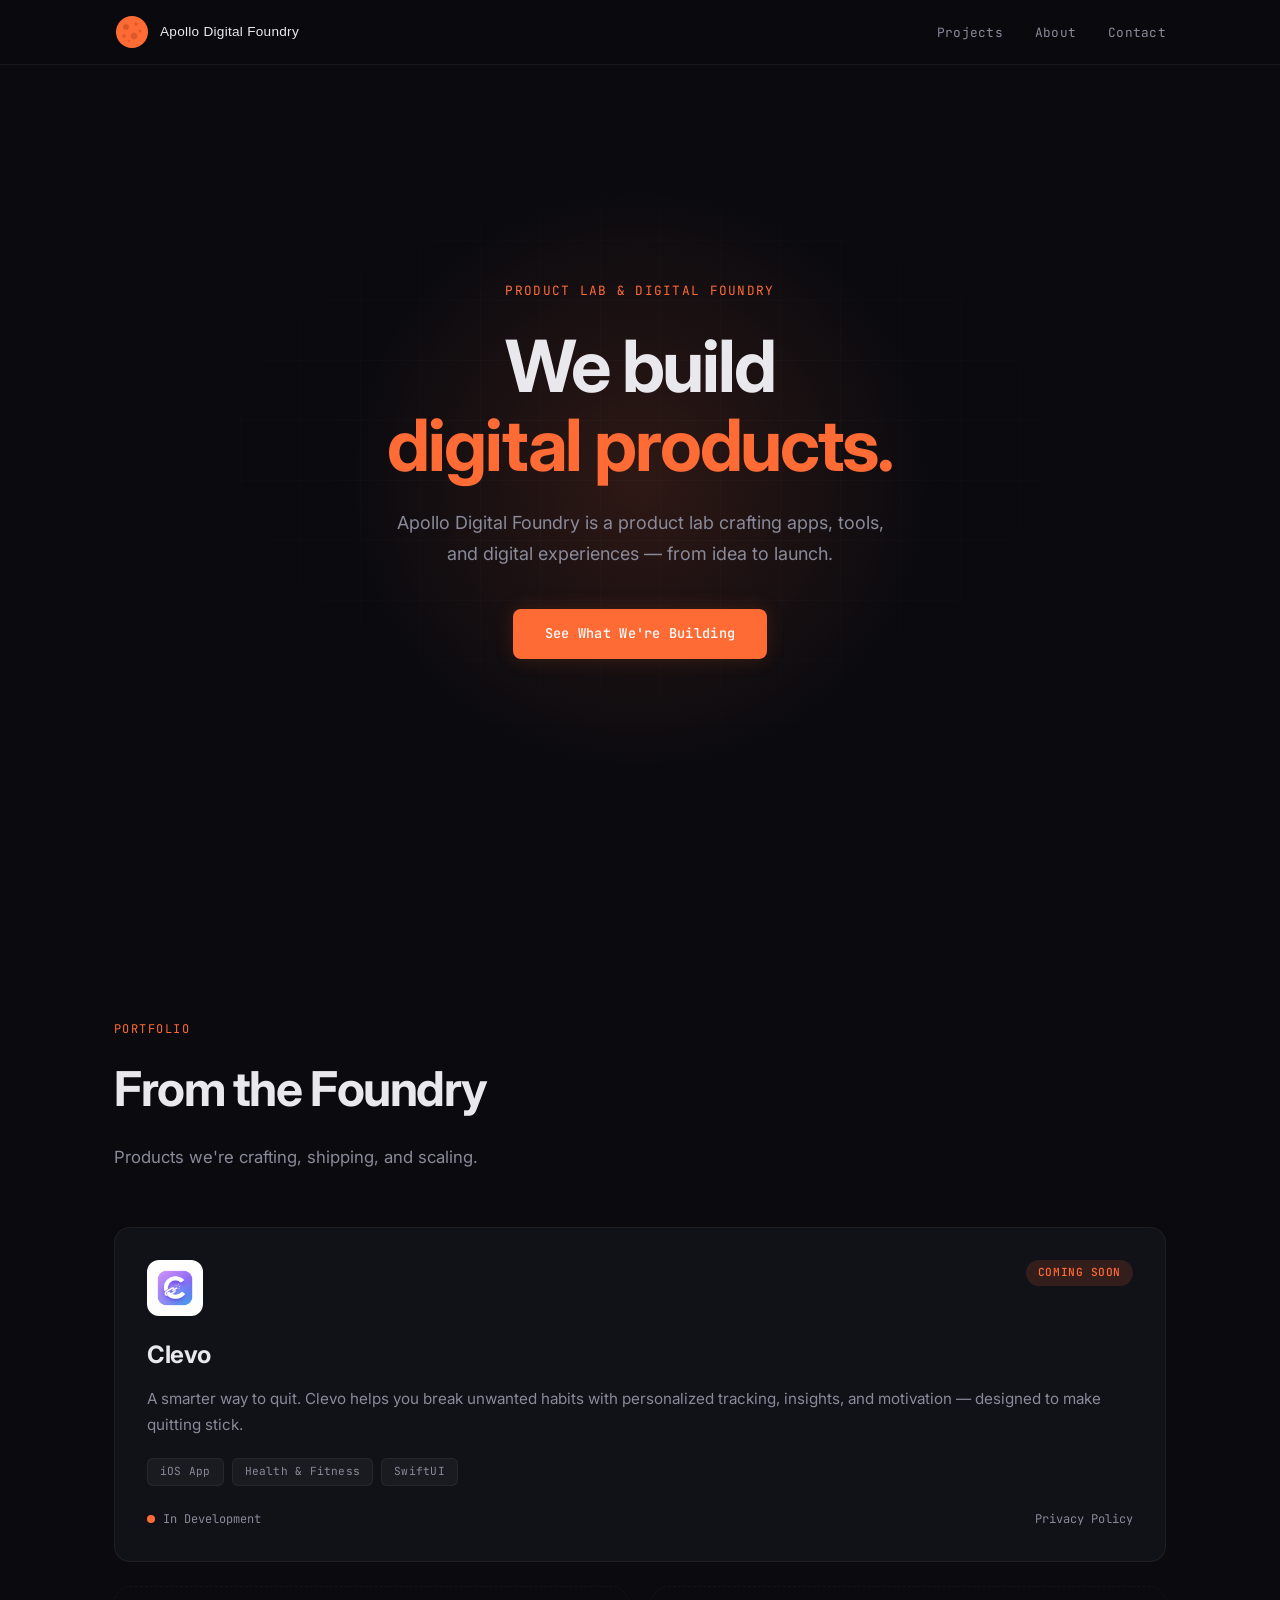
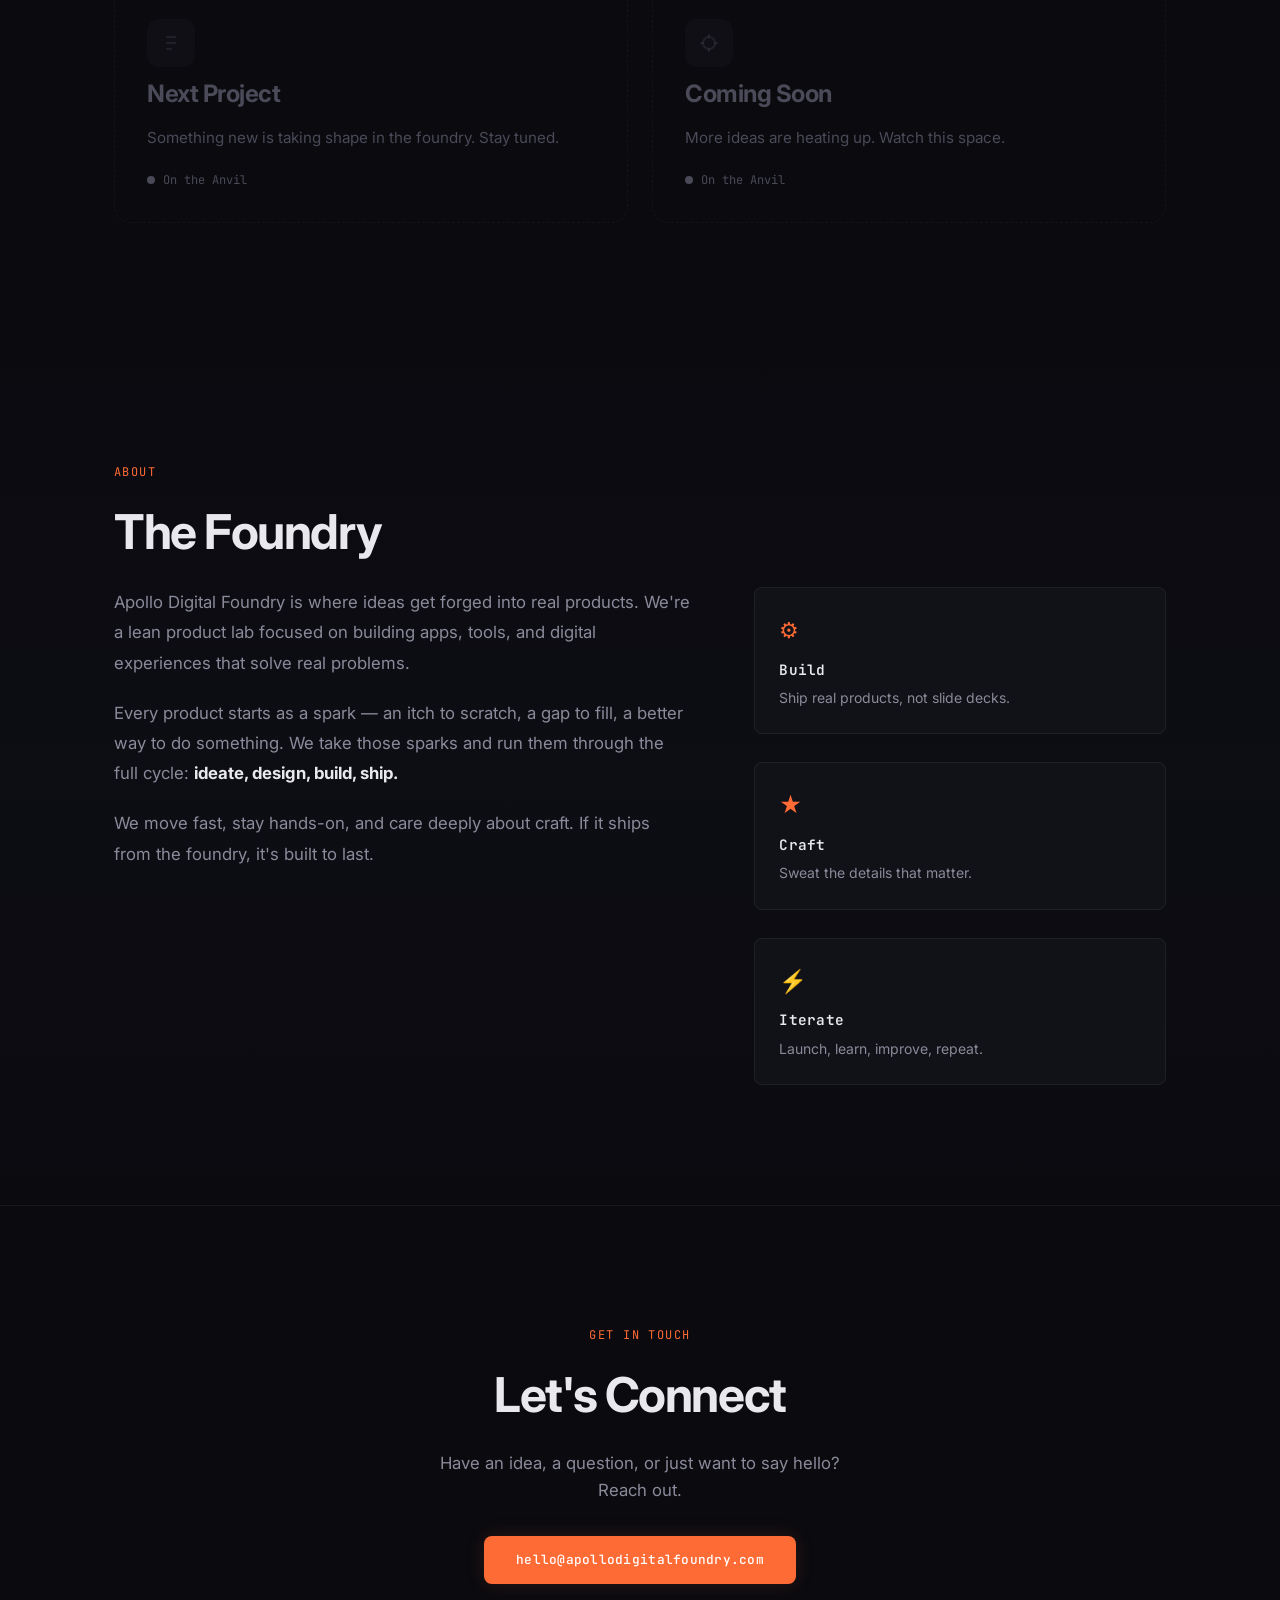
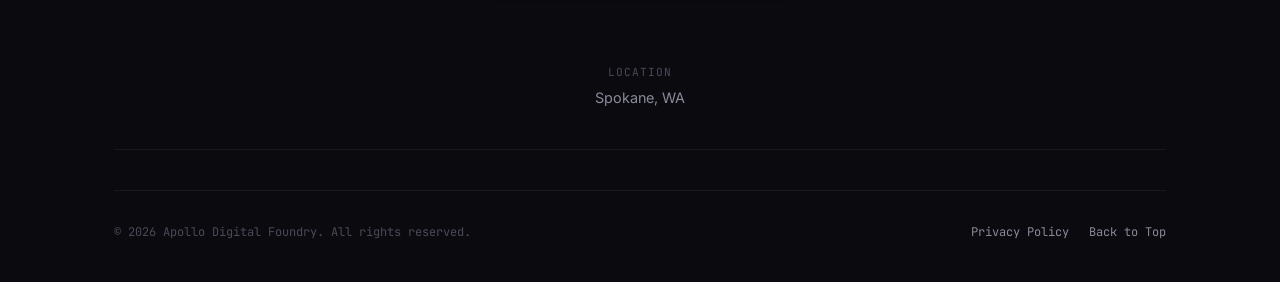
==== index.html @ d7f6a855 "Initial commit: Apollo Digital Foundry website Static org website for apollodigitalfoundry.com with " ====
<!DOCTYPE html>
<html lang="en">
<head>
  <meta charset="UTF-8">
  <meta name="viewport" content="width=device-width, initial-scale=1.0">
  <title>Apollo Digital Foundry — Building Digital Products</title>
  <meta name="description" content="Apollo Digital Foundry is a product lab crafting apps, tools, and digital experiences.">
  <link rel="preconnect" href="https://fonts.googleapis.com">
  <link rel="preconnect" href="https://fonts.gstatic.com" crossorigin>
  <link href="https://fonts.googleapis.com/css2?family=Inter:wght@300;400;500;600;700&family=JetBrains+Mono:wght@400;500;700&display=swap" rel="stylesheet">
  <link rel="stylesheet" href="styles.css">
</head>
<body>

  <!-- Navigation -->
  <nav class="nav" id="nav">
    <div class="nav-inner">
      <a href="#" class="nav-logo">
        <svg class="logo-svg" width="36" height="36" viewBox="0 0 36 36" fill="none" xmlns="http://www.w3.org/2000/svg">
          <!-- Moon base -->
          <circle cx="18" cy="18" r="16" fill="#ff6b35"/>
          <!-- Shadow edge (bottom-right) -->
          <path d="M30,10 A16,16 0 0,1 10,30 A16,16 0 0,0 30,10Z" fill="#e05a28" opacity="0.4"/>
          <!-- Craters -->
          <circle cx="12" cy="13" r="3" fill="#b8421a" opacity="0.5"/>
          <circle cx="22" cy="10" r="1.8" fill="#b8421a" opacity="0.45"/>
          <circle cx="20" cy="22" r="3.5" fill="#b8421a" opacity="0.45"/>
          <circle cx="10" cy="22" r="2" fill="#b8421a" opacity="0.4"/>
          <circle cx="26" cy="17" r="1.5" fill="#b8421a" opacity="0.45"/>
          <circle cx="15" cy="27" r="1.2" fill="#b8421a" opacity="0.4"/>
          <!-- Subtle crater rims (lighter edges) -->
          <circle cx="12" cy="13" r="3" stroke="#ffaa77" stroke-width="0.4" fill="none" opacity="0.2"/>
          <circle cx="20" cy="22" r="3.5" stroke="#ffaa77" stroke-width="0.4" fill="none" opacity="0.15"/>
        </svg>
        <span class="logo-text">Apollo Digital Foundry</span>
      </a>
      <button class="nav-toggle" id="nav-toggle" aria-label="Toggle menu">
        <span></span>
        <span></span>
        <span></span>
      </button>
      <ul class="nav-links" id="nav-links">
        <li><a href="#projects">Projects</a></li>
        <li><a href="#about">About</a></li>
        <li><a href="#contact">Contact</a></li>
      </ul>
    </div>
  </nav>

  <!-- Hero Section -->
  <section class="hero" id="hero">
    <div class="hero-bg">
      <div class="grid-overlay"></div>
    </div>
    <div class="hero-content">
      <p class="hero-tag">Product Lab & Digital Foundry</p>
      <h1 class="hero-title">We build<br><span class="accent">digital products.</span></h1>
      <p class="hero-sub">Apollo Digital Foundry is a product lab crafting apps, tools, and digital experiences — from idea to launch.</p>
      <a href="#projects" class="btn btn-primary">See What We're Building</a>
    </div>
    <div class="hero-glow"></div>
  </section>

  <!-- Projects Section -->
  <section class="section" id="projects">
    <div class="container">
      <p class="section-tag">Portfolio</p>
      <h2 class="section-title">From the Foundry</h2>
      <p class="section-sub">Products we're crafting, shipping, and scaling.</p>

      <div class="projects-grid">
        <!-- Clevo — Featured Project -->
        <div class="project-card featured reveal">
          <div class="project-card-inner">
            <div class="project-header">
              <div class="project-icon">
                <img src="assets/clevo-icon.png" alt="Clevo App Icon" class="app-icon">
              </div>
              <span class="project-badge">Coming Soon</span>
            </div>
            <h3 class="project-name">Clevo</h3>
            <p class="project-desc">A smarter way to quit. Clevo helps you break unwanted habits with personalized tracking, insights, and motivation — designed to make quitting stick.</p>
            <div class="project-tags">
              <span class="tag">iOS App</span>
              <span class="tag">Health & Fitness</span>
              <span class="tag">SwiftUI</span>
            </div>
            <div class="project-footer">
              <span class="project-status">
                <span class="status-dot"></span>
                In Development
              </span>
              <a href="privacy-clevo.html" class="project-link">Privacy Policy</a>
            </div>
          </div>
        </div>

        <!-- Placeholder: Coming Soon -->
        <div class="project-card placeholder reveal">
          <div class="project-card-inner">
            <div class="project-icon muted">
              <svg width="48" height="48" viewBox="0 0 48 48" fill="none" xmlns="http://www.w3.org/2000/svg">
                <rect width="48" height="48" rx="12" fill="currentColor" fill-opacity="0.08"/>
                <path d="M20 18H28M20 24H28M20 30H24" stroke="currentColor" stroke-opacity="0.3" stroke-width="2" stroke-linecap="round"/>
              </svg>
            </div>
            <h3 class="project-name muted-text">Next Project</h3>
            <p class="project-desc muted-text">Something new is taking shape in the foundry. Stay tuned.</p>
            <div class="project-footer">
              <span class="project-status muted-text">
                <span class="status-dot muted-dot"></span>
                On the Anvil
              </span>
            </div>
          </div>
        </div>

        <!-- Placeholder: Coming Soon -->
        <div class="project-card placeholder reveal">
          <div class="project-card-inner">
            <div class="project-icon muted">
              <svg width="48" height="48" viewBox="0 0 48 48" fill="none" xmlns="http://www.w3.org/2000/svg">
                <rect width="48" height="48" rx="12" fill="currentColor" fill-opacity="0.08"/>
                <circle cx="24" cy="24" r="6" stroke="currentColor" stroke-opacity="0.3" stroke-width="2"/>
                <path d="M24 18V16M24 32V30M30 24H32M16 24H18" stroke="currentColor" stroke-opacity="0.3" stroke-width="2" stroke-linecap="round"/>
              </svg>
            </div>
            <h3 class="project-name muted-text">Coming Soon</h3>
            <p class="project-desc muted-text">More ideas are heating up. Watch this space.</p>
            <div class="project-footer">
              <span class="project-status muted-text">
                <span class="status-dot muted-dot"></span>
                On the Anvil
              </span>
            </div>
          </div>
        </div>
      </div>
    </div>
  </section>

  <!-- About Section -->
  <section class="section section-alt" id="about">
    <div class="container">
      <p class="section-tag">About</p>
      <h2 class="section-title">The Foundry</h2>

      <div class="about-content reveal">
        <div class="about-text">
          <p>Apollo Digital Foundry is where ideas get forged into real products. We're a lean product lab focused on building apps, tools, and digital experiences that solve real problems.</p>
          <p>Every product starts as a spark — an itch to scratch, a gap to fill, a better way to do something. We take those sparks and run them through the full cycle: <strong>ideate, design, build, ship.</strong></p>
          <p>We move fast, stay hands-on, and care deeply about craft. If it ships from the foundry, it's built to last.</p>
        </div>
        <div class="about-values">
          <div class="value-item">
            <div class="value-icon">&#9881;</div>
            <h4>Build</h4>
            <p>Ship real products, not slide decks.</p>
          </div>
          <div class="value-item">
            <div class="value-icon">&#9733;</div>
            <h4>Craft</h4>
            <p>Sweat the details that matter.</p>
          </div>
          <div class="value-item">
            <div class="value-icon">&#9889;</div>
            <h4>Iterate</h4>
            <p>Launch, learn, improve, repeat.</p>
          </div>
        </div>
      </div>
    </div>
  </section>

  <!-- Contact / Footer -->
  <footer class="footer" id="contact">
    <div class="container">
      <div class="footer-content">
        <div class="footer-main">
          <p class="section-tag">Get in Touch</p>
          <h2 class="section-title">Let's Connect</h2>
          <p class="footer-text">Have an idea, a question, or just want to say hello? Reach out.</p>
          <a href="mailto:hello@apollodigitalfoundry.com" class="btn btn-primary">hello@apollodigitalfoundry.com</a>
        </div>
        <div class="footer-info">
          <div class="footer-info-item">
            <span class="footer-info-label">Location</span>
            <span>Spokane, WA</span>
          </div>
        </div>
        <div class="footer-bottom">
          <p class="copyright">&copy; 2026 Apollo Digital Foundry. All rights reserved.</p>
          <div class="footer-links">
            <a href="privacy.html">Privacy Policy</a>
            <a href="#hero">Back to Top</a>
          </div>
        </div>
      </div>
    </div>
  </footer>

  <script src="script.js"></script>
</body>
</html>
---- styles.css ----
/* ============================================
   Apollo Digital Foundry — Styles
   Dark & Techy Foundry Aesthetic
   ============================================ */

/* --- Reset & Base --- */
*, *::before, *::after {
  margin: 0;
  padding: 0;
  box-sizing: border-box;
}

:root {
  --bg-deep: #0a0a0f;
  --bg-card: #111118;
  --bg-card-hover: #16161f;
  --bg-nav: rgba(10, 10, 15, 0.85);
  --accent: #ff6b35;
  --accent-glow: rgba(255, 107, 53, 0.15);
  --accent-glow-strong: rgba(255, 107, 53, 0.3);
  --text-primary: #e8e8ed;
  --text-secondary: #8a8a9a;
  --text-muted: #4a4a58;
  --border: rgba(255, 255, 255, 0.06);
  --border-hover: rgba(255, 107, 53, 0.2);
  --radius: 16px;
  --radius-sm: 8px;
  --font-body: 'Inter', -apple-system, BlinkMacSystemFont, sans-serif;
  --font-mono: 'JetBrains Mono', 'SF Mono', 'Fira Code', monospace;
}

html {
  scroll-behavior: smooth;
  -webkit-font-smoothing: antialiased;
  -moz-osx-font-smoothing: grayscale;
}

body {
  font-family: var(--font-body);
  background: var(--bg-deep);
  color: var(--text-primary);
  line-height: 1.6;
  overflow-x: hidden;
}

a {
  color: inherit;
  text-decoration: none;
}

img {
  max-width: 100%;
  display: block;
}

.container {
  max-width: 1100px;
  margin: 0 auto;
  padding: 0 24px;
}


/* --- Navigation --- */
.nav {
  position: fixed;
  top: 0;
  left: 0;
  right: 0;
  z-index: 100;
  background: var(--bg-nav);
  backdrop-filter: blur(20px);
  -webkit-backdrop-filter: blur(20px);
  border-bottom: 1px solid var(--border);
  transition: background 0.3s ease;
}

.nav-inner {
  max-width: 1100px;
  margin: 0 auto;
  padding: 0 24px;
  display: flex;
  align-items: center;
  justify-content: space-between;
  height: 64px;
}

.nav-logo {
  display: flex;
  align-items: center;
  gap: 10px;
  font-weight: 600;
  font-size: 1rem;
  letter-spacing: -0.01em;
}

.logo-svg {
  flex-shrink: 0;
}

.logo-text {
  font-family: 'Helvetica Neue', 'Helvetica', Arial, sans-serif;
  font-size: 0.85rem;
  font-weight: 500;
  letter-spacing: 0.02em;
}

.nav-links {
  display: flex;
  list-style: none;
  gap: 32px;
}

.nav-links a {
  font-size: 0.875rem;
  font-weight: 400;
  color: var(--text-secondary);
  transition: color 0.2s ease;
  font-family: var(--font-mono);
  font-size: 0.8rem;
  letter-spacing: 0.02em;
}

.nav-links a:hover {
  color: var(--accent);
}

/* Mobile nav toggle */
.nav-toggle {
  display: none;
  flex-direction: column;
  gap: 5px;
  background: none;
  border: none;
  cursor: pointer;
  padding: 4px;
}

.nav-toggle span {
  width: 22px;
  height: 2px;
  background: var(--text-secondary);
  border-radius: 2px;
  transition: all 0.3s ease;
}

.nav-toggle.active span:nth-child(1) {
  transform: rotate(45deg) translate(5px, 5px);
}

.nav-toggle.active span:nth-child(2) {
  opacity: 0;
}

.nav-toggle.active span:nth-child(3) {
  transform: rotate(-45deg) translate(5px, -5px);
}


/* --- Hero Section --- */
.hero {
  position: relative;
  min-height: 100vh;
  display: flex;
  align-items: center;
  justify-content: center;
  padding: 120px 24px 80px;
  overflow: hidden;
}

.hero-bg {
  position: absolute;
  inset: 0;
  overflow: hidden;
}

.grid-overlay {
  position: absolute;
  inset: 0;
  background-image:
    linear-gradient(rgba(255, 255, 255, 0.02) 1px, transparent 1px),
    linear-gradient(90deg, rgba(255, 255, 255, 0.02) 1px, transparent 1px);
  background-size: 60px 60px;
  mask-image: radial-gradient(ellipse 70% 60% at 50% 50%, black 20%, transparent 70%);
  -webkit-mask-image: radial-gradient(ellipse 70% 60% at 50% 50%, black 20%, transparent 70%);
}

.hero-glow {
  position: absolute;
  width: 600px;
  height: 600px;
  border-radius: 50%;
  background: radial-gradient(circle, var(--accent-glow) 0%, transparent 70%);
  top: 20%;
  left: 50%;
  transform: translateX(-50%);
  pointer-events: none;
  animation: pulse-glow 6s ease-in-out infinite;
}

@keyframes pulse-glow {
  0%, 100% { opacity: 0.4; transform: translateX(-50%) scale(1); }
  50% { opacity: 0.7; transform: translateX(-50%) scale(1.1); }
}

.hero-content {
  position: relative;
  text-align: center;
  max-width: 700px;
  z-index: 1;
}

.hero-tag {
  font-family: var(--font-mono);
  font-size: 0.8rem;
  color: var(--accent);
  letter-spacing: 0.1em;
  text-transform: uppercase;
  margin-bottom: 24px;
}

.hero-title {
  font-size: clamp(2.5rem, 7vw, 4.5rem);
  font-weight: 700;
  line-height: 1.1;
  letter-spacing: -0.03em;
  margin-bottom: 24px;
}

.accent {
  color: var(--accent);
}

.hero-sub {
  font-size: 1.125rem;
  color: var(--text-secondary);
  max-width: 520px;
  margin: 0 auto 40px;
  line-height: 1.7;
}


/* --- Buttons --- */
.btn {
  display: inline-block;
  padding: 14px 32px;
  border-radius: var(--radius-sm);
  font-family: var(--font-mono);
  font-size: 0.85rem;
  font-weight: 500;
  letter-spacing: 0.02em;
  transition: all 0.25s ease;
  cursor: pointer;
  border: none;
}

.btn-primary {
  background: var(--accent);
  color: #fff;
  box-shadow: 0 0 20px var(--accent-glow);
}

.btn-primary:hover {
  background: #e85a28;
  box-shadow: 0 0 30px var(--accent-glow-strong);
  transform: translateY(-2px);
}


/* --- Sections --- */
.section {
  padding: 120px 0;
}

.section-alt {
  background: linear-gradient(180deg, var(--bg-deep) 0%, #0d0d14 50%, var(--bg-deep) 100%);
}

.section-tag {
  font-family: var(--font-mono);
  font-size: 0.75rem;
  color: var(--accent);
  letter-spacing: 0.12em;
  text-transform: uppercase;
  margin-bottom: 12px;
}

.section-title {
  font-size: clamp(2rem, 4vw, 3rem);
  font-weight: 700;
  letter-spacing: -0.03em;
  margin-bottom: 16px;
}

.section-sub {
  color: var(--text-secondary);
  font-size: 1.05rem;
  margin-bottom: 56px;
  max-width: 480px;
}


/* --- Projects Grid --- */
.projects-grid {
  display: grid;
  grid-template-columns: 1fr 1fr;
  gap: 24px;
}

.project-card {
  border-radius: var(--radius);
  border: 1px solid var(--border);
  background: var(--bg-card);
  transition: all 0.35s ease;
  overflow: hidden;
}

.project-card:hover {
  border-color: var(--border-hover);
  background: var(--bg-card-hover);
  transform: translateY(-4px);
  box-shadow: 0 20px 60px rgba(0, 0, 0, 0.4), 0 0 40px var(--accent-glow);
}

.project-card.featured {
  grid-column: 1 / -1;
}

.project-card.featured .project-card-inner {
  display: grid;
  grid-template-columns: 1fr;
  gap: 0;
}

.project-card-inner {
  padding: 32px;
}

.project-header {
  display: flex;
  align-items: flex-start;
  justify-content: space-between;
  margin-bottom: 20px;
}

.project-icon {
  flex-shrink: 0;
}

.app-icon {
  width: 56px;
  height: 56px;
  border-radius: 12px;
}

.project-badge {
  font-family: var(--font-mono);
  font-size: 0.7rem;
  color: var(--accent);
  background: var(--accent-glow);
  padding: 4px 12px;
  border-radius: 20px;
  letter-spacing: 0.05em;
  text-transform: uppercase;
  font-weight: 500;
}

.project-name {
  font-size: 1.5rem;
  font-weight: 700;
  letter-spacing: -0.02em;
  margin-bottom: 12px;
}

.project-desc {
  color: var(--text-secondary);
  font-size: 0.95rem;
  line-height: 1.7;
  margin-bottom: 20px;
}

.project-tags {
  display: flex;
  flex-wrap: wrap;
  gap: 8px;
  margin-bottom: 24px;
}

.tag {
  font-family: var(--font-mono);
  font-size: 0.7rem;
  color: var(--text-secondary);
  background: rgba(255, 255, 255, 0.04);
  padding: 4px 12px;
  border-radius: 6px;
  border: 1px solid var(--border);
  letter-spacing: 0.02em;
}

.project-footer {
  display: flex;
  align-items: center;
  justify-content: space-between;
}

.project-link {
  font-family: var(--font-mono);
  font-size: 0.75rem;
  color: var(--text-secondary);
  transition: color 0.2s ease;
}

.project-link:hover {
  color: var(--accent);
}

.project-status {
  display: flex;
  align-items: center;
  gap: 8px;
  font-family: var(--font-mono);
  font-size: 0.75rem;
  color: var(--text-secondary);
}

.status-dot {
  width: 8px;
  height: 8px;
  border-radius: 50%;
  background: var(--accent);
  animation: dot-pulse 2s ease-in-out infinite;
}

.muted-dot {
  background: var(--text-muted);
  animation: none;
}

@keyframes dot-pulse {
  0%, 100% { opacity: 1; }
  50% { opacity: 0.3; }
}

/* Placeholder cards */
.project-card.placeholder {
  border-style: dashed;
  border-color: rgba(255, 255, 255, 0.04);
  background: transparent;
}

.project-card.placeholder:hover {
  border-color: rgba(255, 255, 255, 0.08);
  background: rgba(255, 255, 255, 0.01);
  box-shadow: none;
  transform: none;
}

.muted-text {
  color: var(--text-muted) !important;
}

.project-icon.muted {
  color: var(--text-muted);
}


/* --- About Section --- */
.about-content {
  display: grid;
  grid-template-columns: 1.4fr 1fr;
  gap: 64px;
  align-items: start;
}

.about-text p {
  color: var(--text-secondary);
  font-size: 1.05rem;
  line-height: 1.8;
  margin-bottom: 20px;
}

.about-text strong {
  color: var(--text-primary);
}

.about-values {
  display: flex;
  flex-direction: column;
  gap: 28px;
}

.value-item {
  padding: 24px;
  border-radius: var(--radius-sm);
  border: 1px solid var(--border);
  background: var(--bg-card);
  transition: all 0.3s ease;
}

.value-item:hover {
  border-color: var(--border-hover);
  background: var(--bg-card-hover);
}

.value-icon {
  font-size: 1.4rem;
  margin-bottom: 10px;
  color: var(--accent);
}

.value-item h4 {
  font-family: var(--font-mono);
  font-size: 0.9rem;
  font-weight: 600;
  letter-spacing: 0.02em;
  margin-bottom: 6px;
}

.value-item p {
  color: var(--text-secondary);
  font-size: 0.875rem;
}


/* --- Footer --- */
.footer {
  padding: 120px 0 40px;
  border-top: 1px solid var(--border);
}

.footer-content {
  text-align: center;
}

.footer-main {
  margin-bottom: 80px;
}

.footer-text {
  color: var(--text-secondary);
  font-size: 1.05rem;
  margin-bottom: 32px;
  max-width: 400px;
  margin-left: auto;
  margin-right: auto;
  margin-bottom: 32px;
}

.footer-main .btn {
  font-size: 0.8rem;
}

.footer-info {
  display: flex;
  justify-content: center;
  gap: 48px;
  margin-bottom: 40px;
  padding-bottom: 40px;
  border-bottom: 1px solid var(--border);
}

.footer-info-item {
  display: flex;
  flex-direction: column;
  gap: 4px;
  font-size: 0.9rem;
  color: var(--text-secondary);
}

.footer-info-label {
  font-family: var(--font-mono);
  font-size: 0.7rem;
  color: var(--text-muted);
  text-transform: uppercase;
  letter-spacing: 0.1em;
}

.footer-bottom {
  display: flex;
  align-items: center;
  justify-content: space-between;
  padding-top: 32px;
  border-top: 1px solid var(--border);
}

.copyright {
  font-family: var(--font-mono);
  font-size: 0.75rem;
  color: var(--text-muted);
}

.footer-links {
  display: flex;
  gap: 20px;
}

.footer-links a {
  font-family: var(--font-mono);
  font-size: 0.75rem;
  color: var(--text-secondary);
  transition: color 0.2s ease;
}

.footer-links a:hover {
  color: var(--accent);
}


/* --- Legal / Privacy Page --- */
.legal-page {
  padding: 120px 0 80px;
}

.legal-updated {
  font-family: var(--font-mono);
  font-size: 0.8rem;
  color: var(--text-muted);
  margin-bottom: 48px;
}

.legal-content {
  max-width: 720px;
}

.legal-section {
  margin-bottom: 40px;
}

.legal-section h2 {
  font-size: 1.2rem;
  font-weight: 600;
  margin-bottom: 12px;
  letter-spacing: -0.01em;
}

.legal-section h3 {
  font-size: 1rem;
  font-weight: 500;
  margin-top: 20px;
  margin-bottom: 8px;
  color: var(--text-primary);
}

.legal-section p {
  color: var(--text-secondary);
  font-size: 0.95rem;
  line-height: 1.8;
  margin-bottom: 12px;
}

.legal-section ul {
  color: var(--text-secondary);
  font-size: 0.95rem;
  line-height: 1.8;
  margin-left: 20px;
  margin-bottom: 12px;
}

.legal-link {
  color: var(--accent) !important;
  transition: opacity 0.2s ease;
}

.legal-link:hover {
  opacity: 0.8;
}

.footer-simple {
  padding: 0 0 40px;
}


/* --- Scroll Reveal Animation --- */
.reveal {
  opacity: 0;
  transform: translateY(30px);
  transition: opacity 0.7s ease, transform 0.7s ease;
}

.reveal.visible {
  opacity: 1;
  transform: translateY(0);
}


/* --- Responsive --- */
@media (max-width: 768px) {
  .nav-toggle {
    display: flex;
  }

  .nav-links {
    position: fixed;
    top: 64px;
    left: 0;
    right: 0;
    background: var(--bg-nav);
    backdrop-filter: blur(20px);
    -webkit-backdrop-filter: blur(20px);
    flex-direction: column;
    align-items: center;
    padding: 32px 0;
    gap: 24px;
    border-bottom: 1px solid var(--border);
    transform: translateY(-100%);
    opacity: 0;
    pointer-events: none;
    transition: all 0.3s ease;
  }

  .nav-links.open {
    transform: translateY(0);
    opacity: 1;
    pointer-events: all;
  }

  .hero {
    padding: 100px 24px 60px;
    min-height: 90vh;
  }

  .hero-title {
    font-size: 2.2rem;
  }

  .hero-sub {
    font-size: 1rem;
  }

  .section {
    padding: 80px 0;
  }

  .projects-grid {
    grid-template-columns: 1fr;
  }

  .project-card.featured {
    grid-column: 1;
  }

  .about-content {
    grid-template-columns: 1fr;
    gap: 40px;
  }

  .footer-info {
    flex-direction: column;
    gap: 20px;
    align-items: center;
  }

  .footer-info-item {
    align-items: center;
  }

  .footer-bottom {
    flex-direction: column;
    gap: 16px;
    text-align: center;
  }

  .footer {
    padding: 80px 0 32px;
  }
}

@media (max-width: 480px) {
  .hero-title {
    font-size: 1.8rem;
  }

  .section-title {
    font-size: 1.6rem;
  }

  .project-card-inner {
    padding: 24px;
  }

  .logo-text {
    font-size: 0.75rem;
  }
}
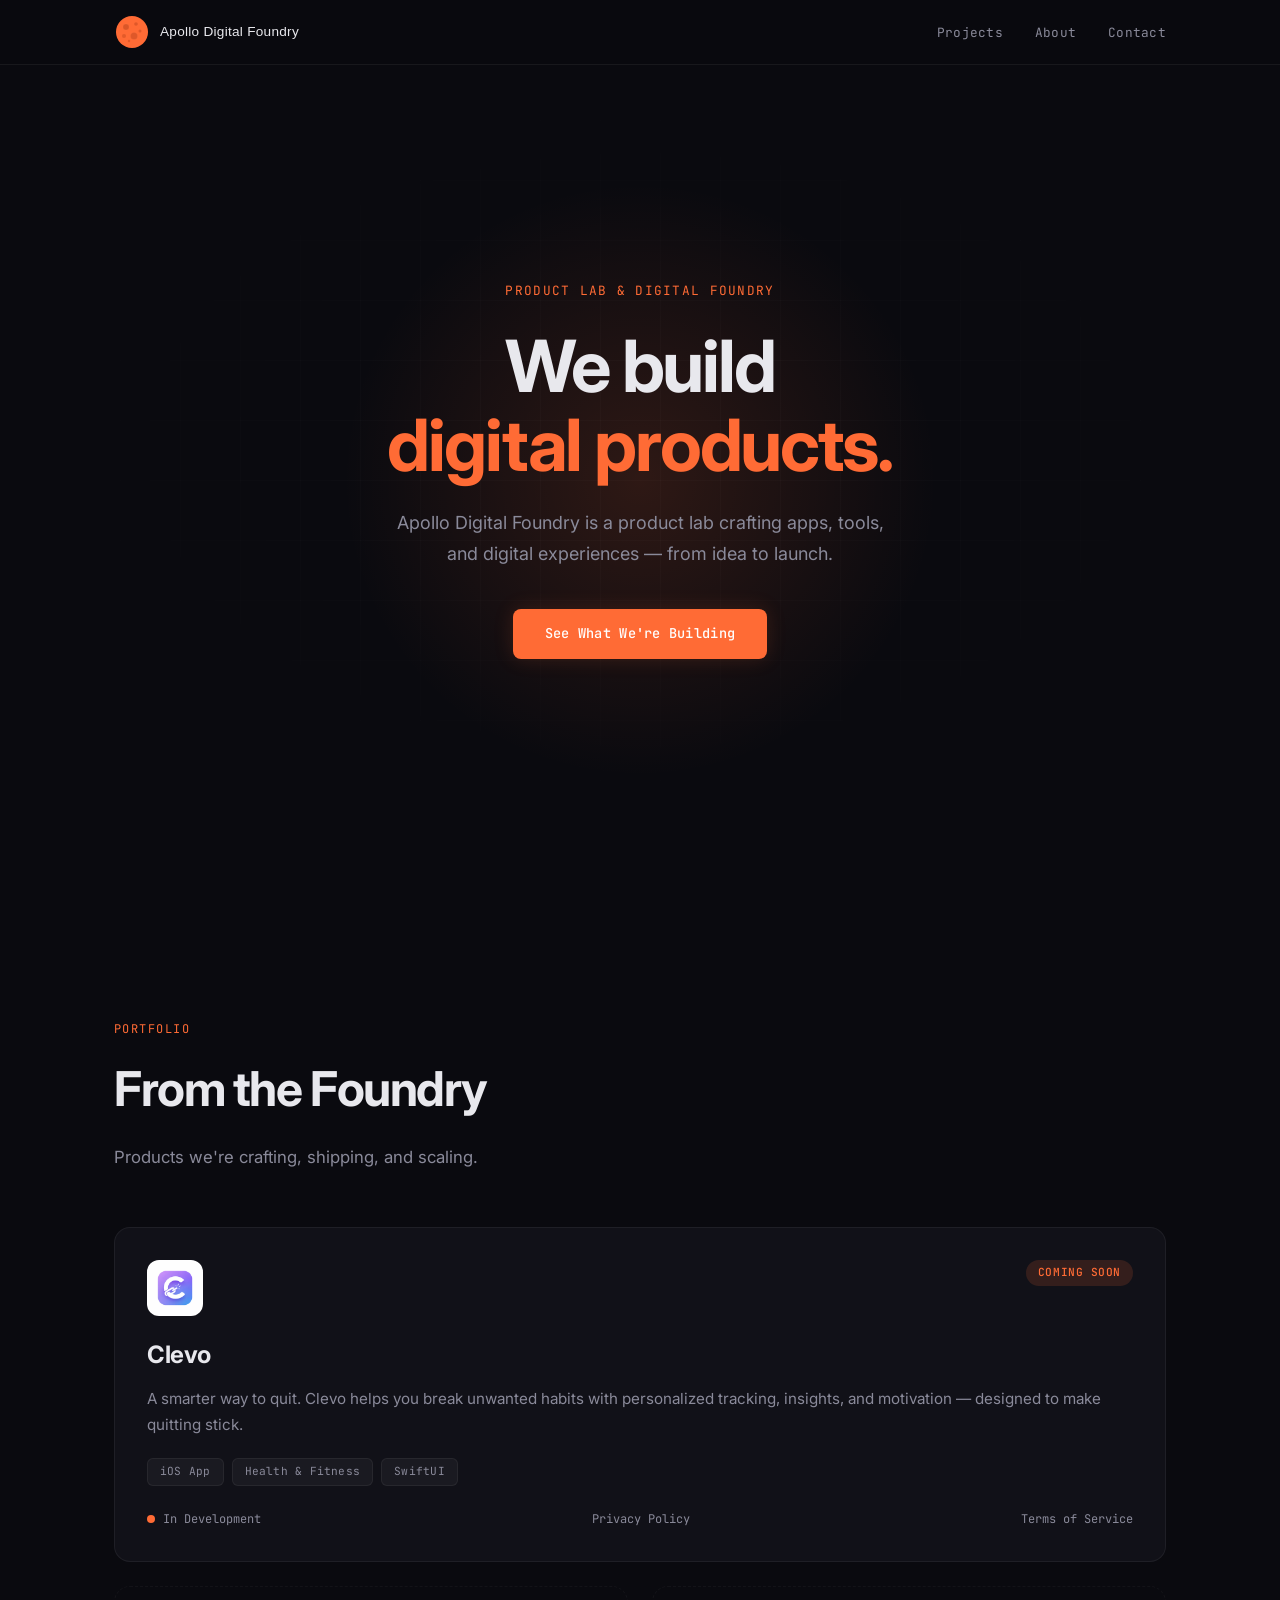
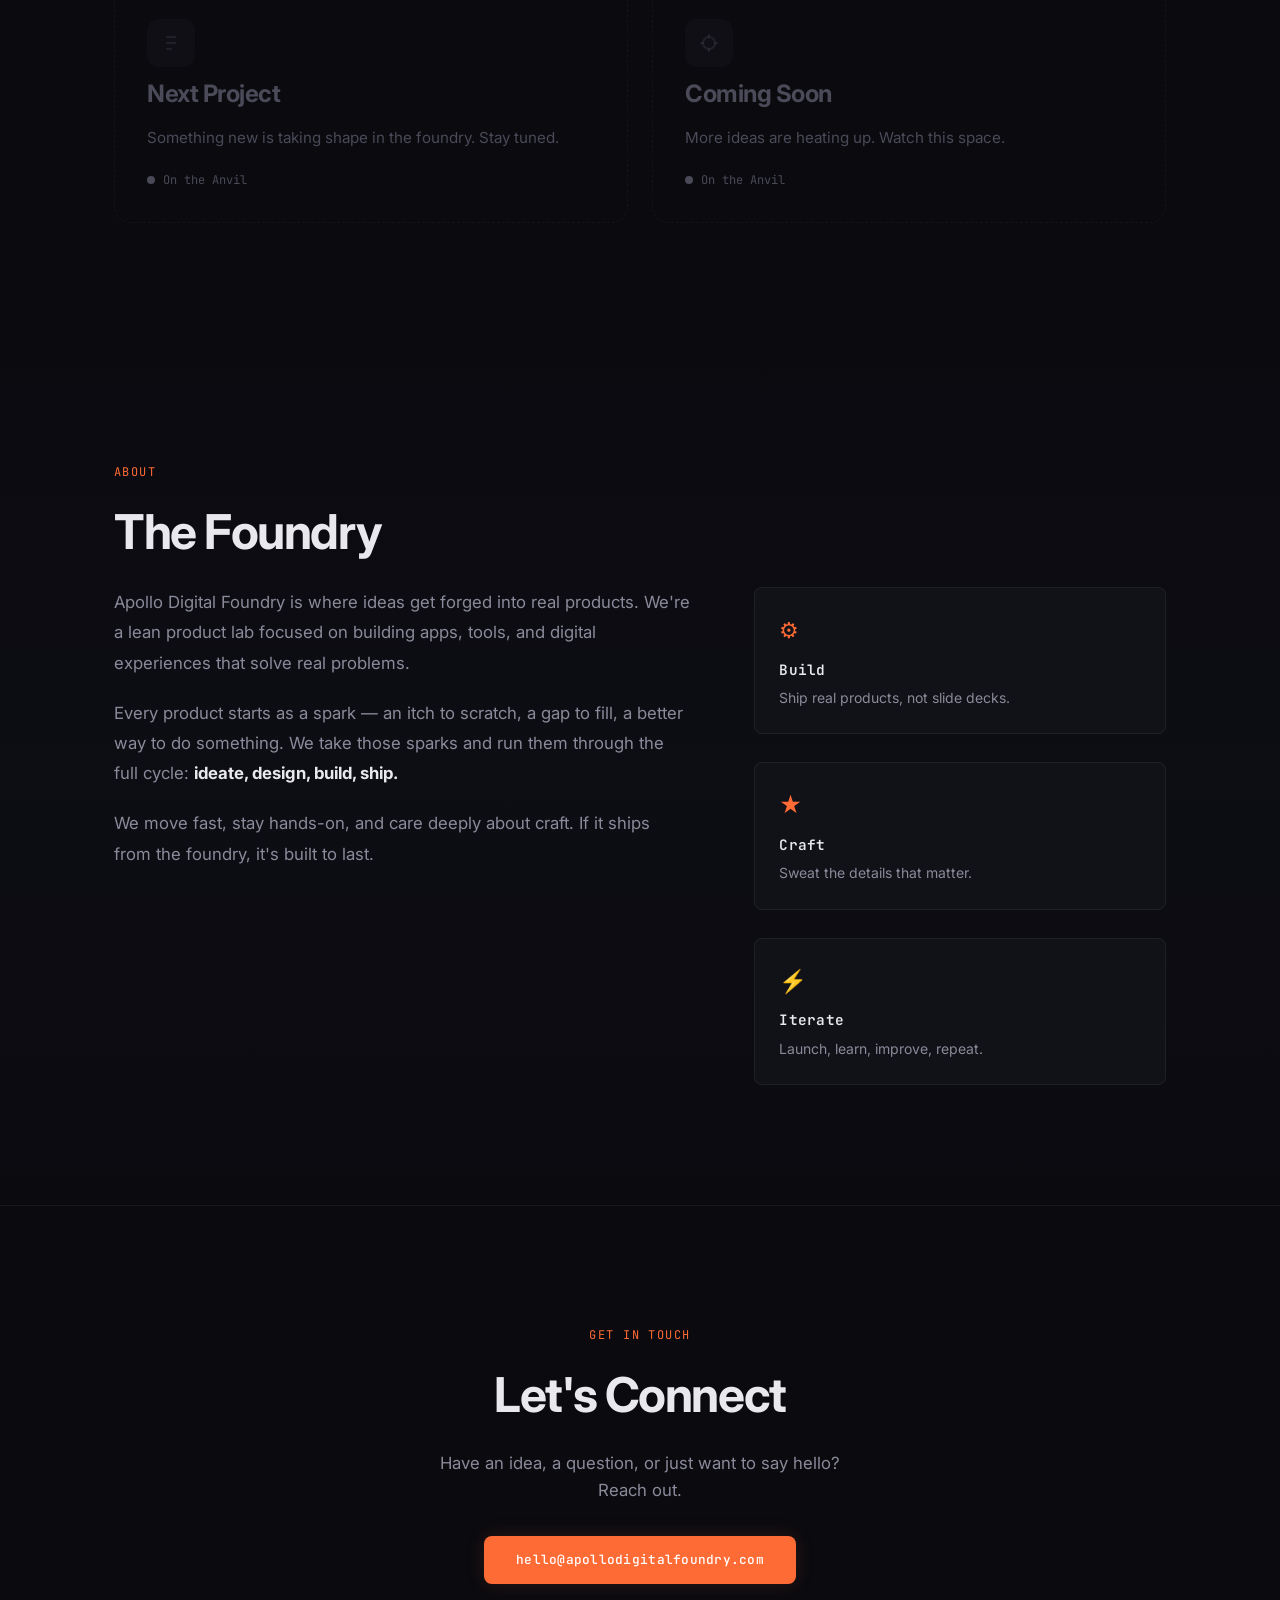
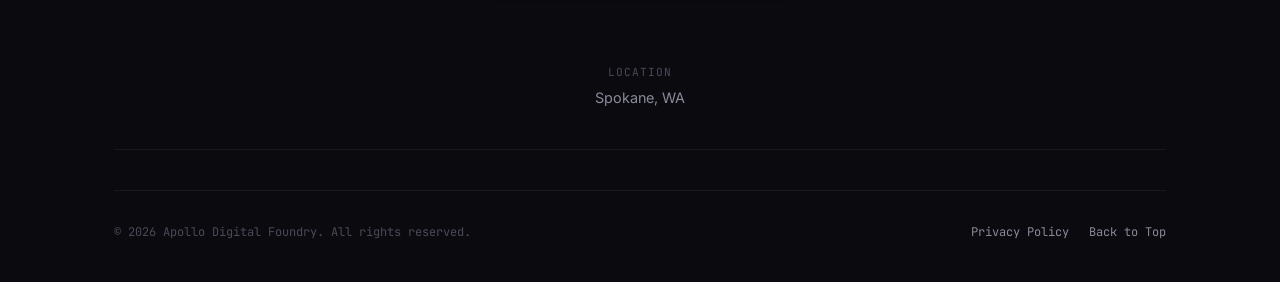
==== commit 1d181195: "Add Clevo terms of service link to project card Co-Authored-By: Claude Opus 4.6 (1M context) <norepl" ====
--- a/index.html
+++ b/index.html
@@ -91,6 +91,7 @@
                 In Development
               </span>
               <a href="privacy-clevo.html" class="project-link">Privacy Policy</a>
+              <a href="terms-clevo.html" class="project-link">Terms of Service</a>
             </div>
           </div>
         </div>
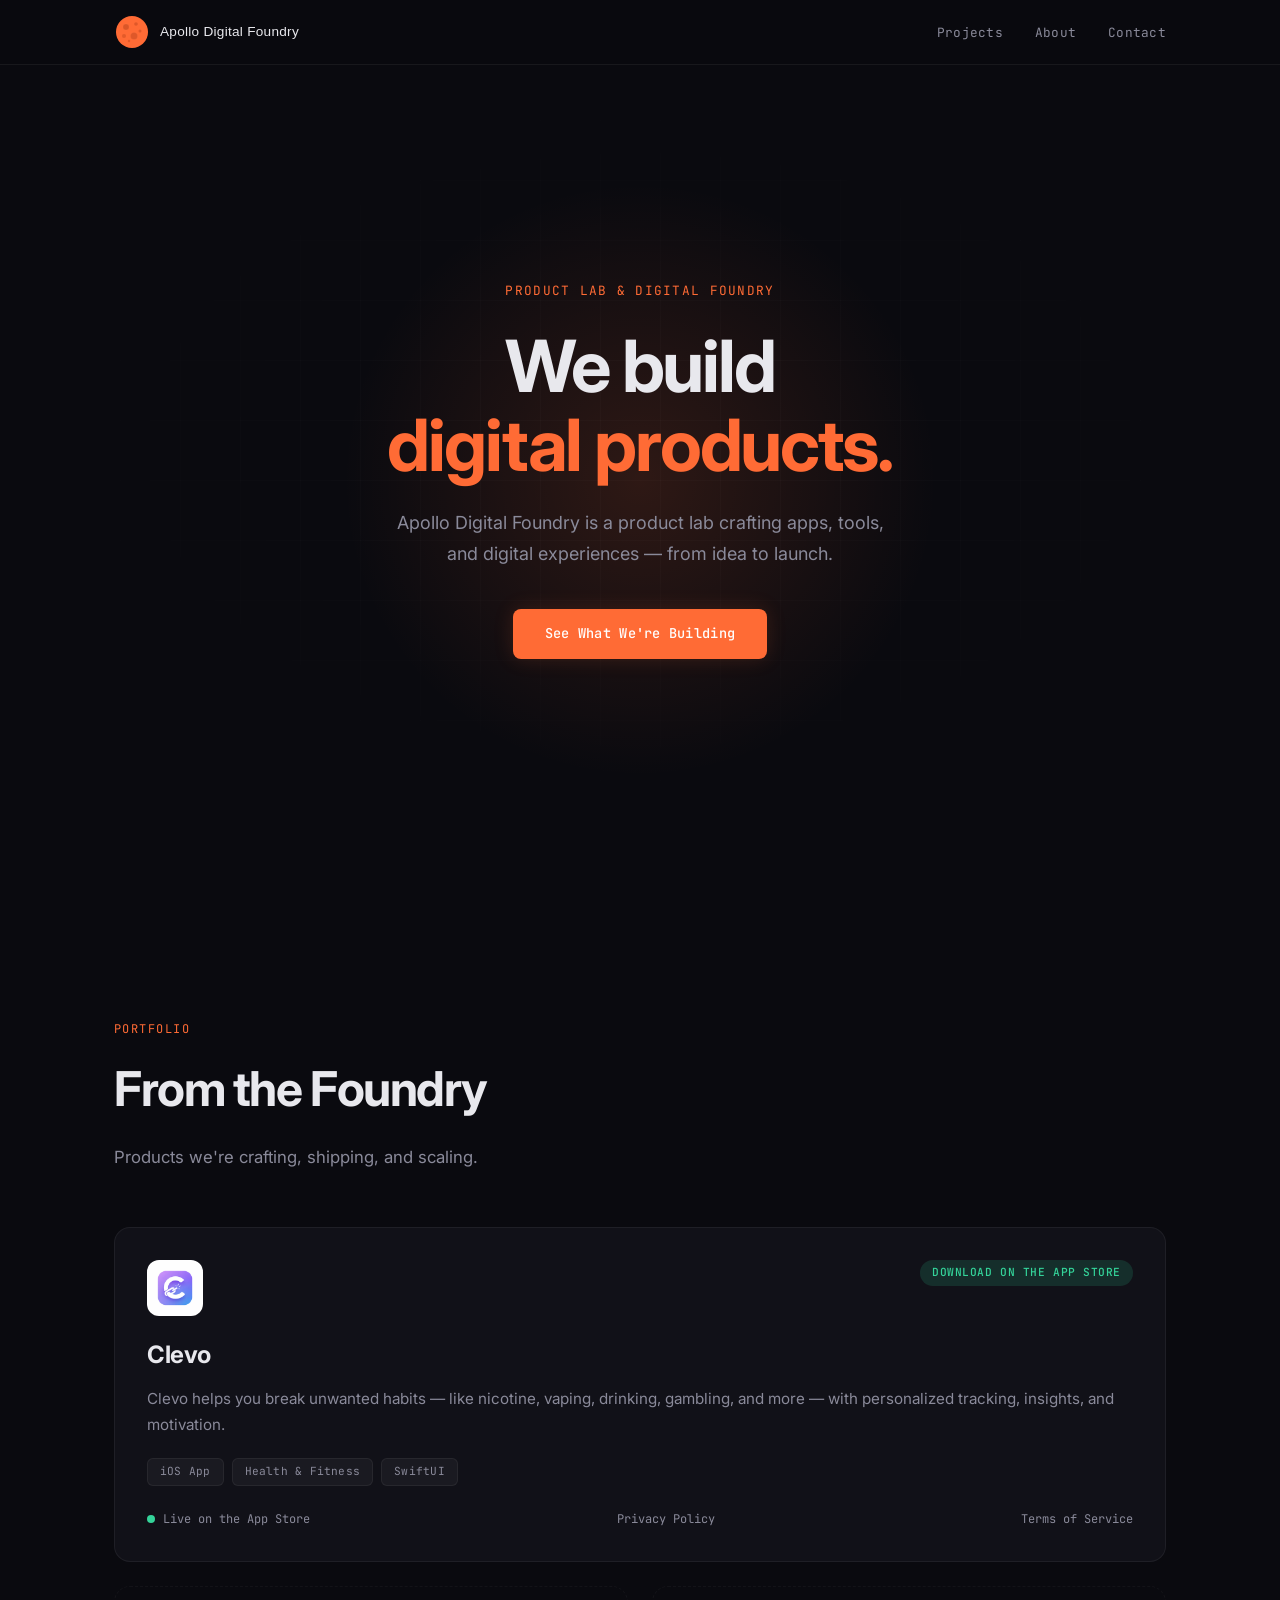
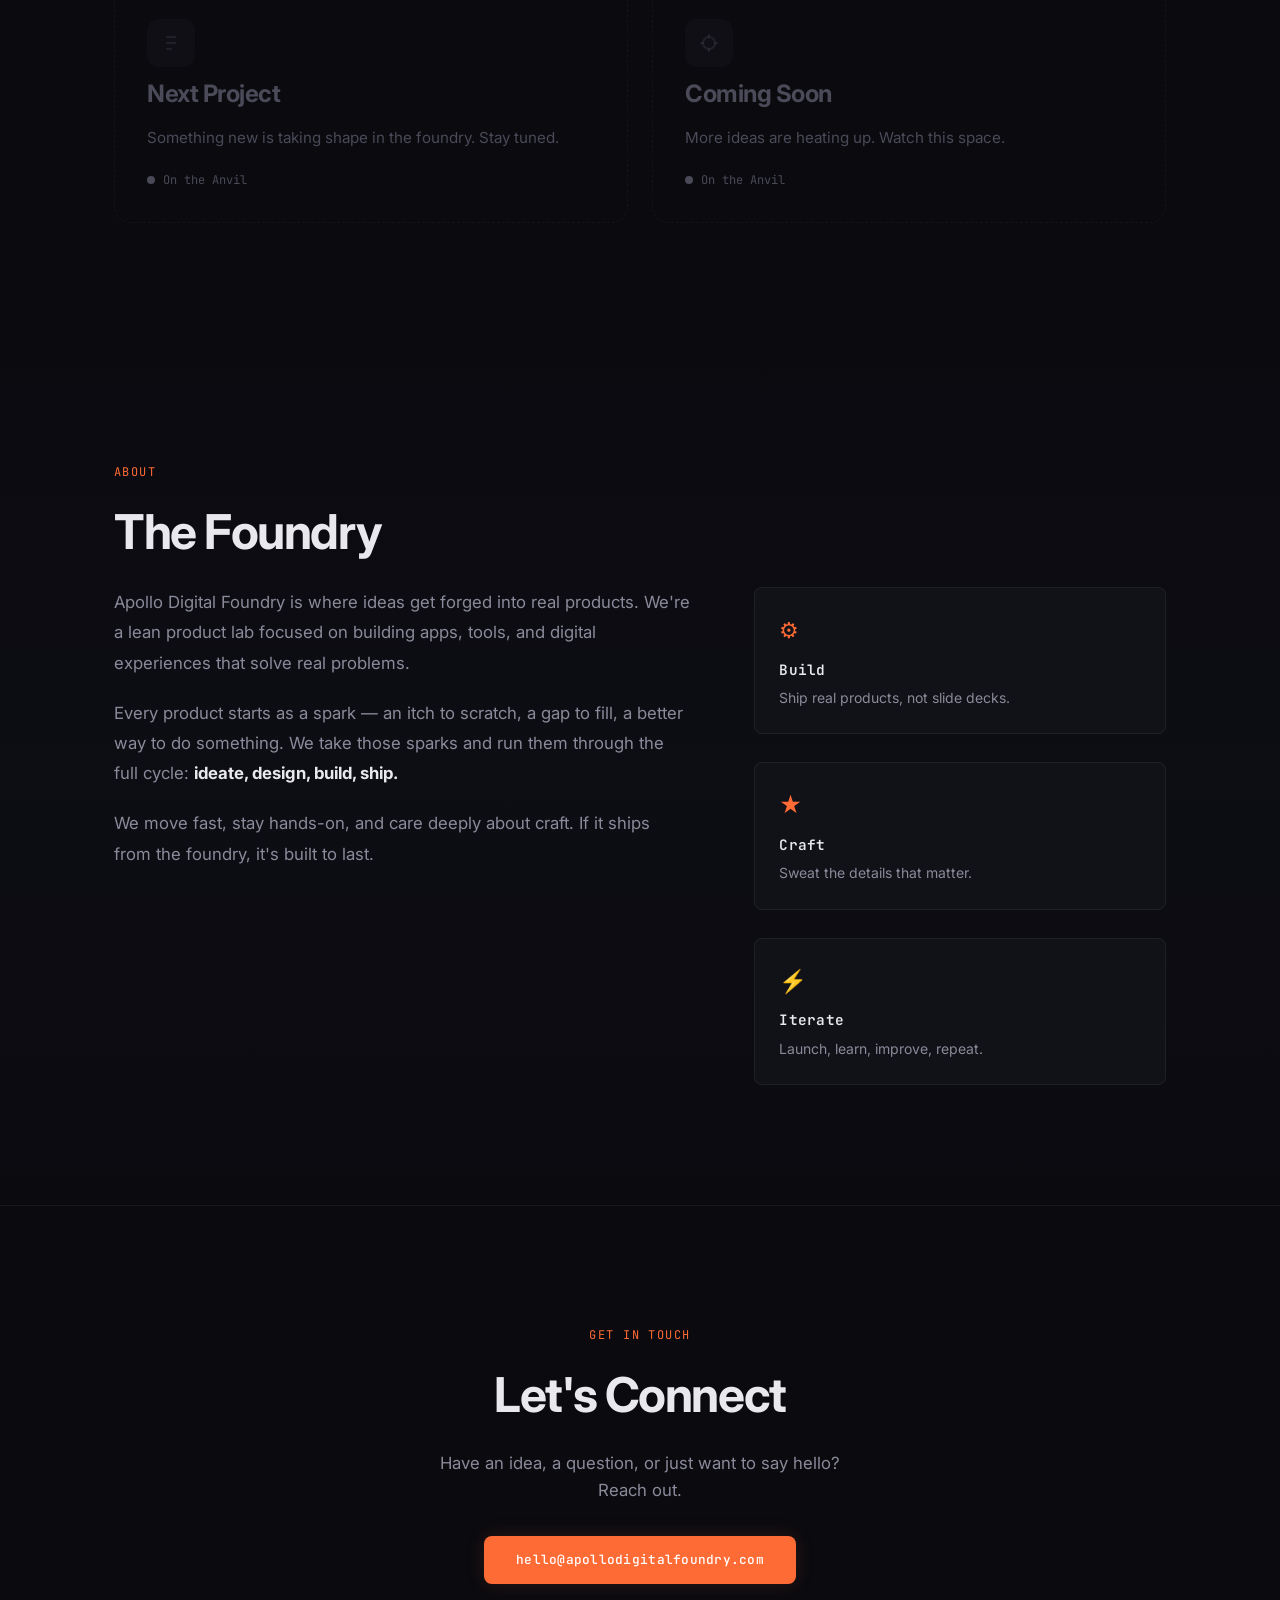
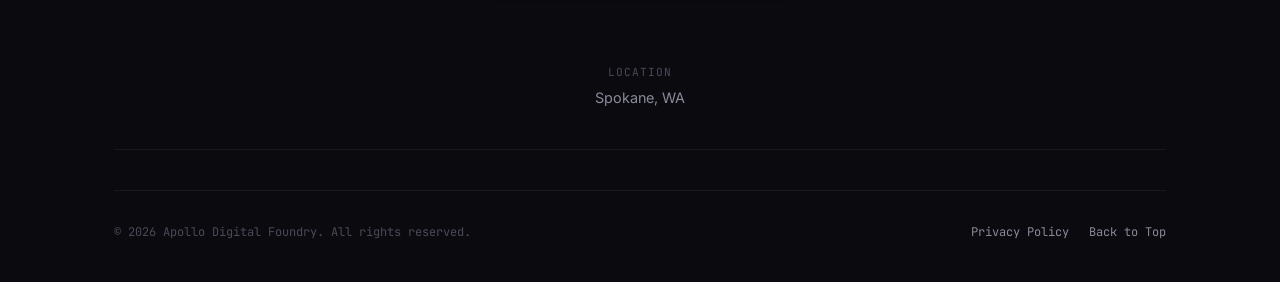
==== commit 6b13aa8e: "Update Clevo card: App Store link, live status, terms page, aligned description Co-Authored-By: Clau" ====
--- a/index.html
+++ b/index.html
@@ -76,10 +76,10 @@
               <div class="project-icon">
                 <img src="assets/clevo-icon.png" alt="Clevo App Icon" class="app-icon">
               </div>
-              <span class="project-badge">Coming Soon</span>
+              <a href="https://apps.apple.com/us/app/clevo-quit-bad-habits/id6760947254" target="_blank" class="project-badge live">Download on the App Store</a>
             </div>
             <h3 class="project-name">Clevo</h3>
-            <p class="project-desc">A smarter way to quit. Clevo helps you break unwanted habits with personalized tracking, insights, and motivation — designed to make quitting stick.</p>
+            <p class="project-desc">Clevo helps you break unwanted habits — like nicotine, vaping, drinking, gambling, and more — with personalized tracking, insights, and motivation.</p>
             <div class="project-tags">
               <span class="tag">iOS App</span>
               <span class="tag">Health & Fitness</span>
@@ -87,8 +87,8 @@
             </div>
             <div class="project-footer">
               <span class="project-status">
-                <span class="status-dot"></span>
-                In Development
+                <span class="status-dot live-dot"></span>
+                Live on the App Store
               </span>
               <a href="privacy-clevo.html" class="project-link">Privacy Policy</a>
               <a href="terms-clevo.html" class="project-link">Terms of Service</a>
--- a/styles.css
+++ b/styles.css
@@ -362,6 +362,17 @@
   letter-spacing: 0.05em;
   text-transform: uppercase;
   font-weight: 500;
+  text-decoration: none;
+  transition: background 0.2s ease, color 0.2s ease;
+}
+
+.project-badge.live {
+  color: #34d399;
+  background: rgba(52, 211, 153, 0.15);
+}
+
+.project-badge.live:hover {
+  background: rgba(52, 211, 153, 0.25);
 }
 
 .project-name {
@@ -428,6 +439,10 @@
   border-radius: 50%;
   background: var(--accent);
   animation: dot-pulse 2s ease-in-out infinite;
+}
+
+.live-dot {
+  background: #34d399;
 }
 
 .muted-dot {
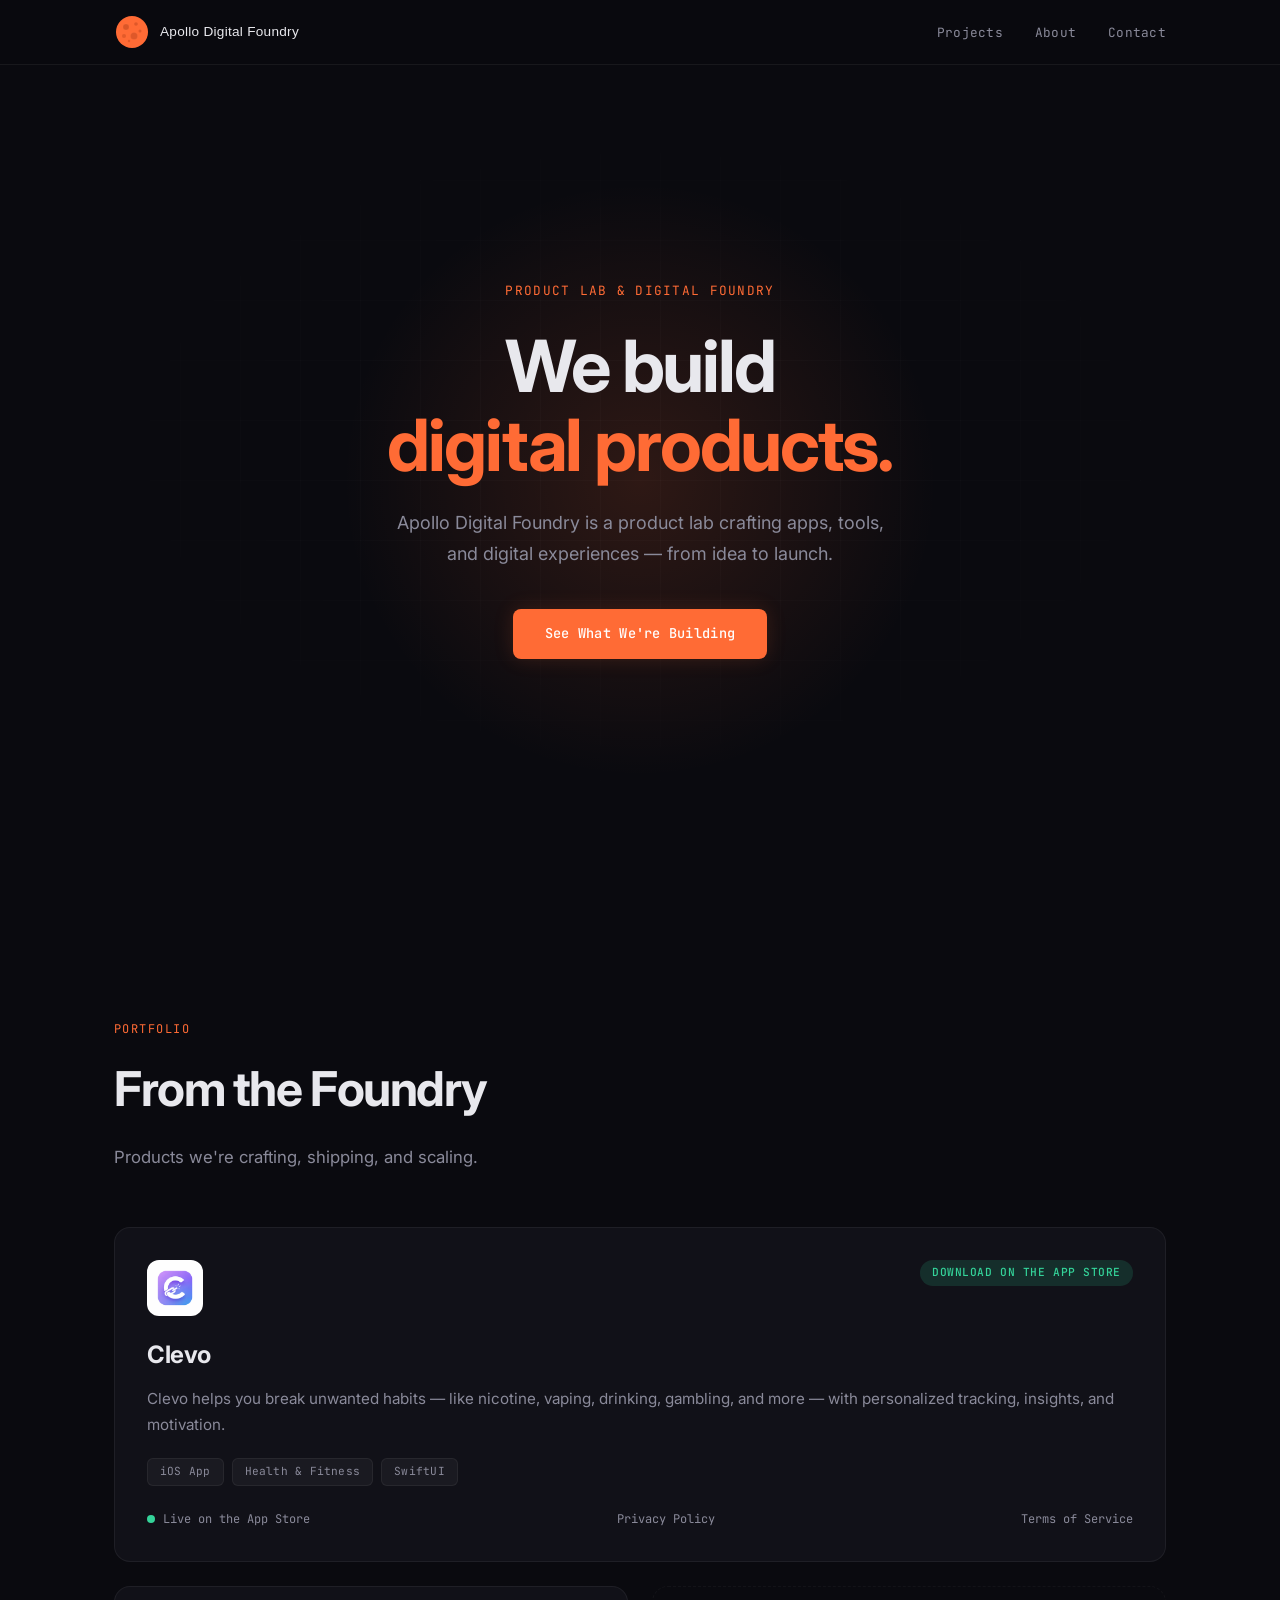
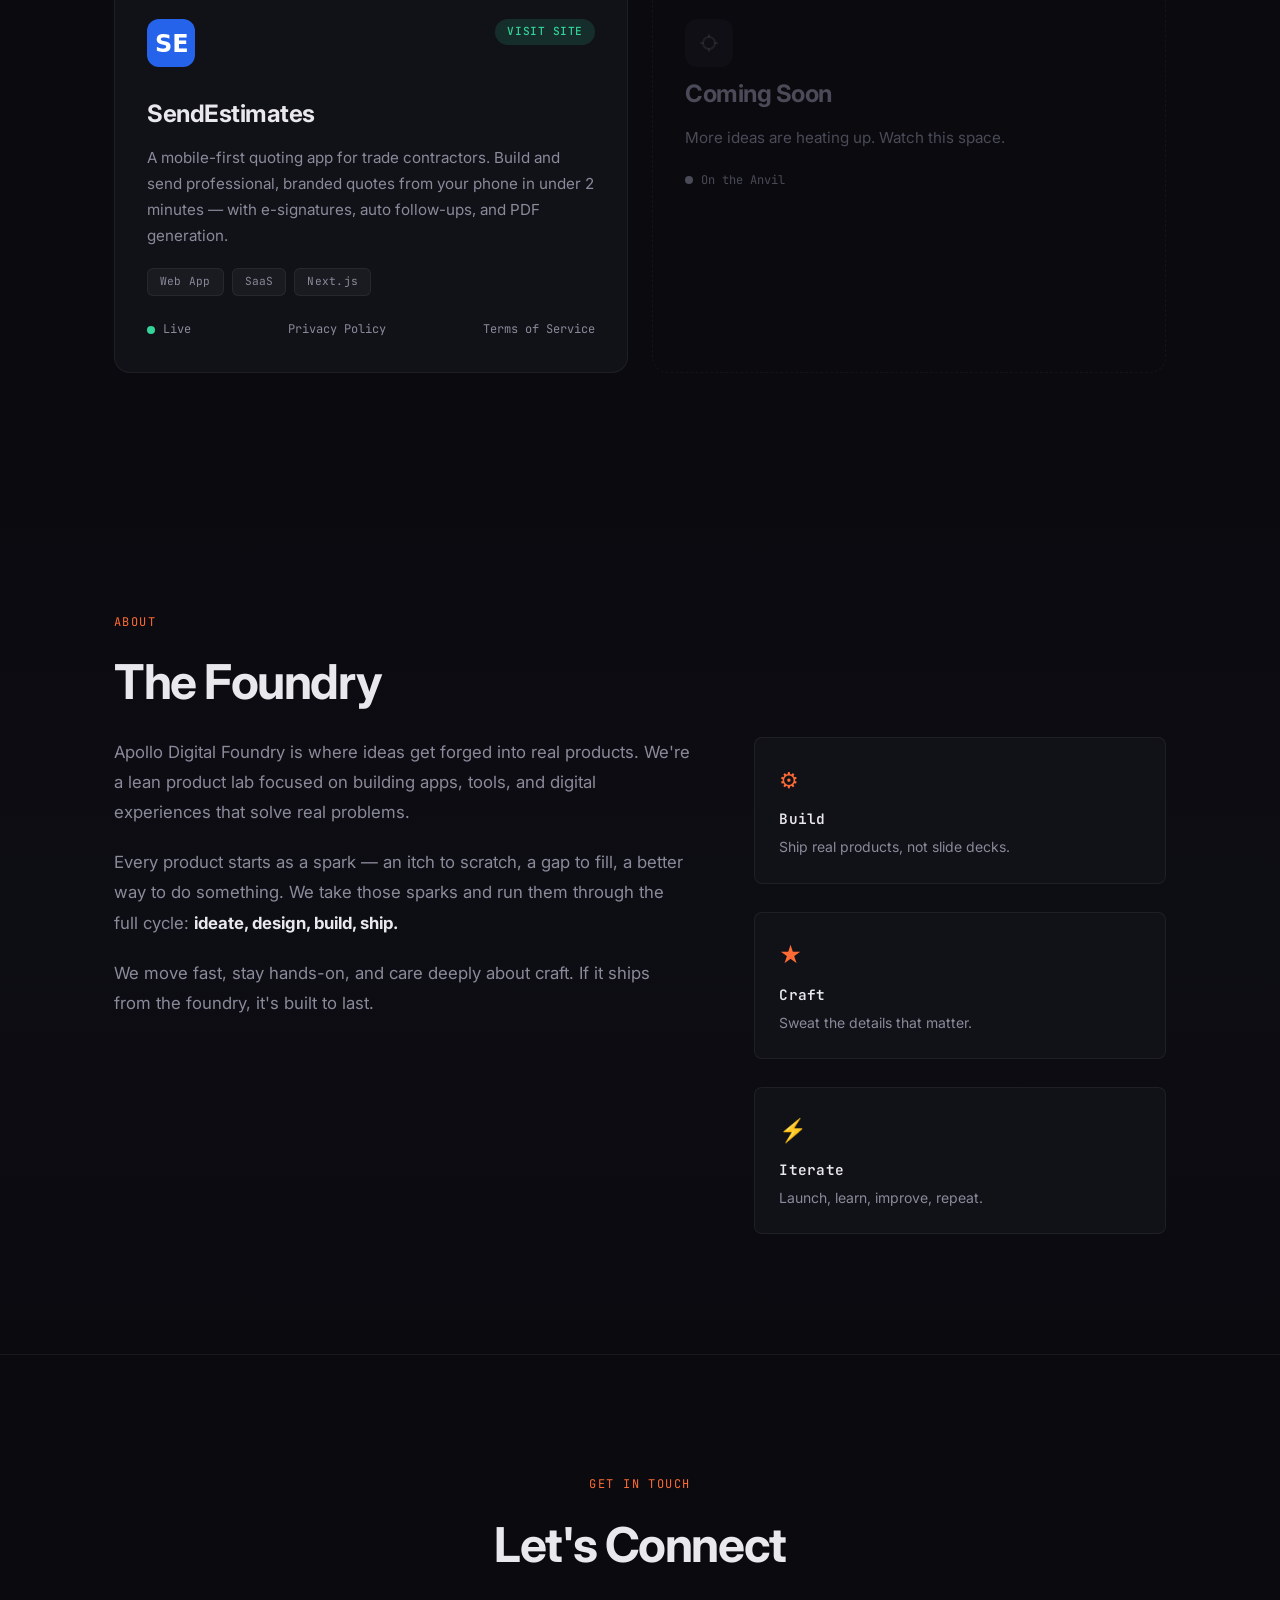
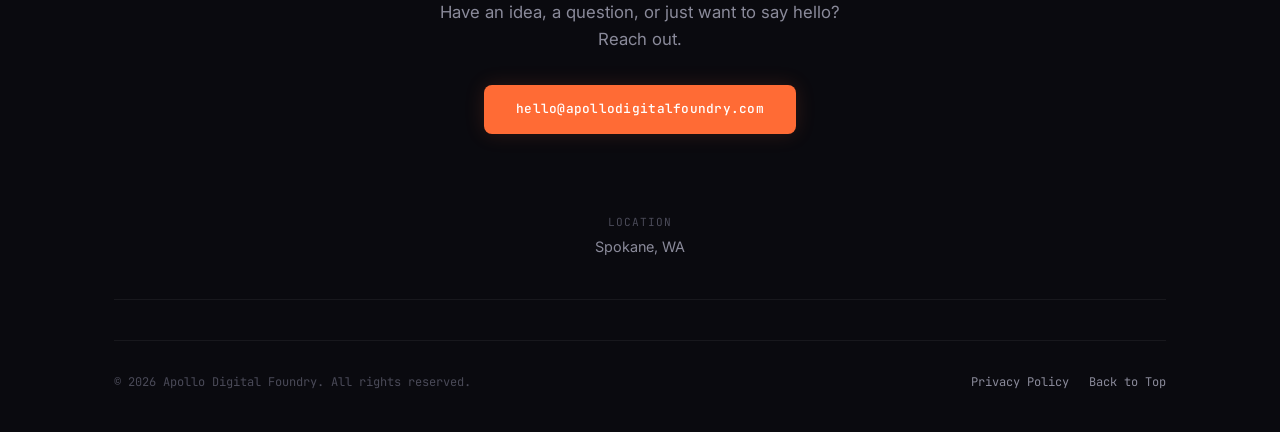
==== commit 8c7caa5a: "Add SendEstimates to projects grid Co-Authored-By: Claude Opus 4.6 (1M context) <noreply@anthropic.c" ====
--- a/index.html
+++ b/index.html
@@ -96,22 +96,32 @@
           </div>
         </div>
 
-        <!-- Placeholder: Coming Soon -->
-        <div class="project-card placeholder reveal">
+        <!-- SendEstimates -->
+        <div class="project-card reveal">
           <div class="project-card-inner">
-            <div class="project-icon muted">
-              <svg width="48" height="48" viewBox="0 0 48 48" fill="none" xmlns="http://www.w3.org/2000/svg">
-                <rect width="48" height="48" rx="12" fill="currentColor" fill-opacity="0.08"/>
-                <path d="M20 18H28M20 24H28M20 30H24" stroke="currentColor" stroke-opacity="0.3" stroke-width="2" stroke-linecap="round"/>
-              </svg>
-            </div>
-            <h3 class="project-name muted-text">Next Project</h3>
-            <p class="project-desc muted-text">Something new is taking shape in the foundry. Stay tuned.</p>
+            <div class="project-header">
+              <div class="project-icon">
+                <svg width="48" height="48" viewBox="0 0 48 48" fill="none" xmlns="http://www.w3.org/2000/svg">
+                  <rect width="48" height="48" rx="12" fill="#2563EB"/>
+                  <text x="8" y="33" font-family="system-ui, -apple-system, sans-serif" font-size="24" font-weight="700" fill="white">SE</text>
+                </svg>
+              </div>
+              <a href="https://sendestimates.com" target="_blank" class="project-badge live">Visit Site</a>
+            </div>
+            <h3 class="project-name">SendEstimates</h3>
+            <p class="project-desc">A mobile-first quoting app for trade contractors. Build and send professional, branded quotes from your phone in under 2 minutes — with e-signatures, auto follow-ups, and PDF generation.</p>
+            <div class="project-tags">
+              <span class="tag">Web App</span>
+              <span class="tag">SaaS</span>
+              <span class="tag">Next.js</span>
+            </div>
             <div class="project-footer">
-              <span class="project-status muted-text">
-                <span class="status-dot muted-dot"></span>
-                On the Anvil
+              <span class="project-status">
+                <span class="status-dot live-dot"></span>
+                Live
               </span>
+              <a href="https://sendestimates.com/privacy" class="project-link">Privacy Policy</a>
+              <a href="https://sendestimates.com/terms" class="project-link">Terms of Service</a>
             </div>
           </div>
         </div>
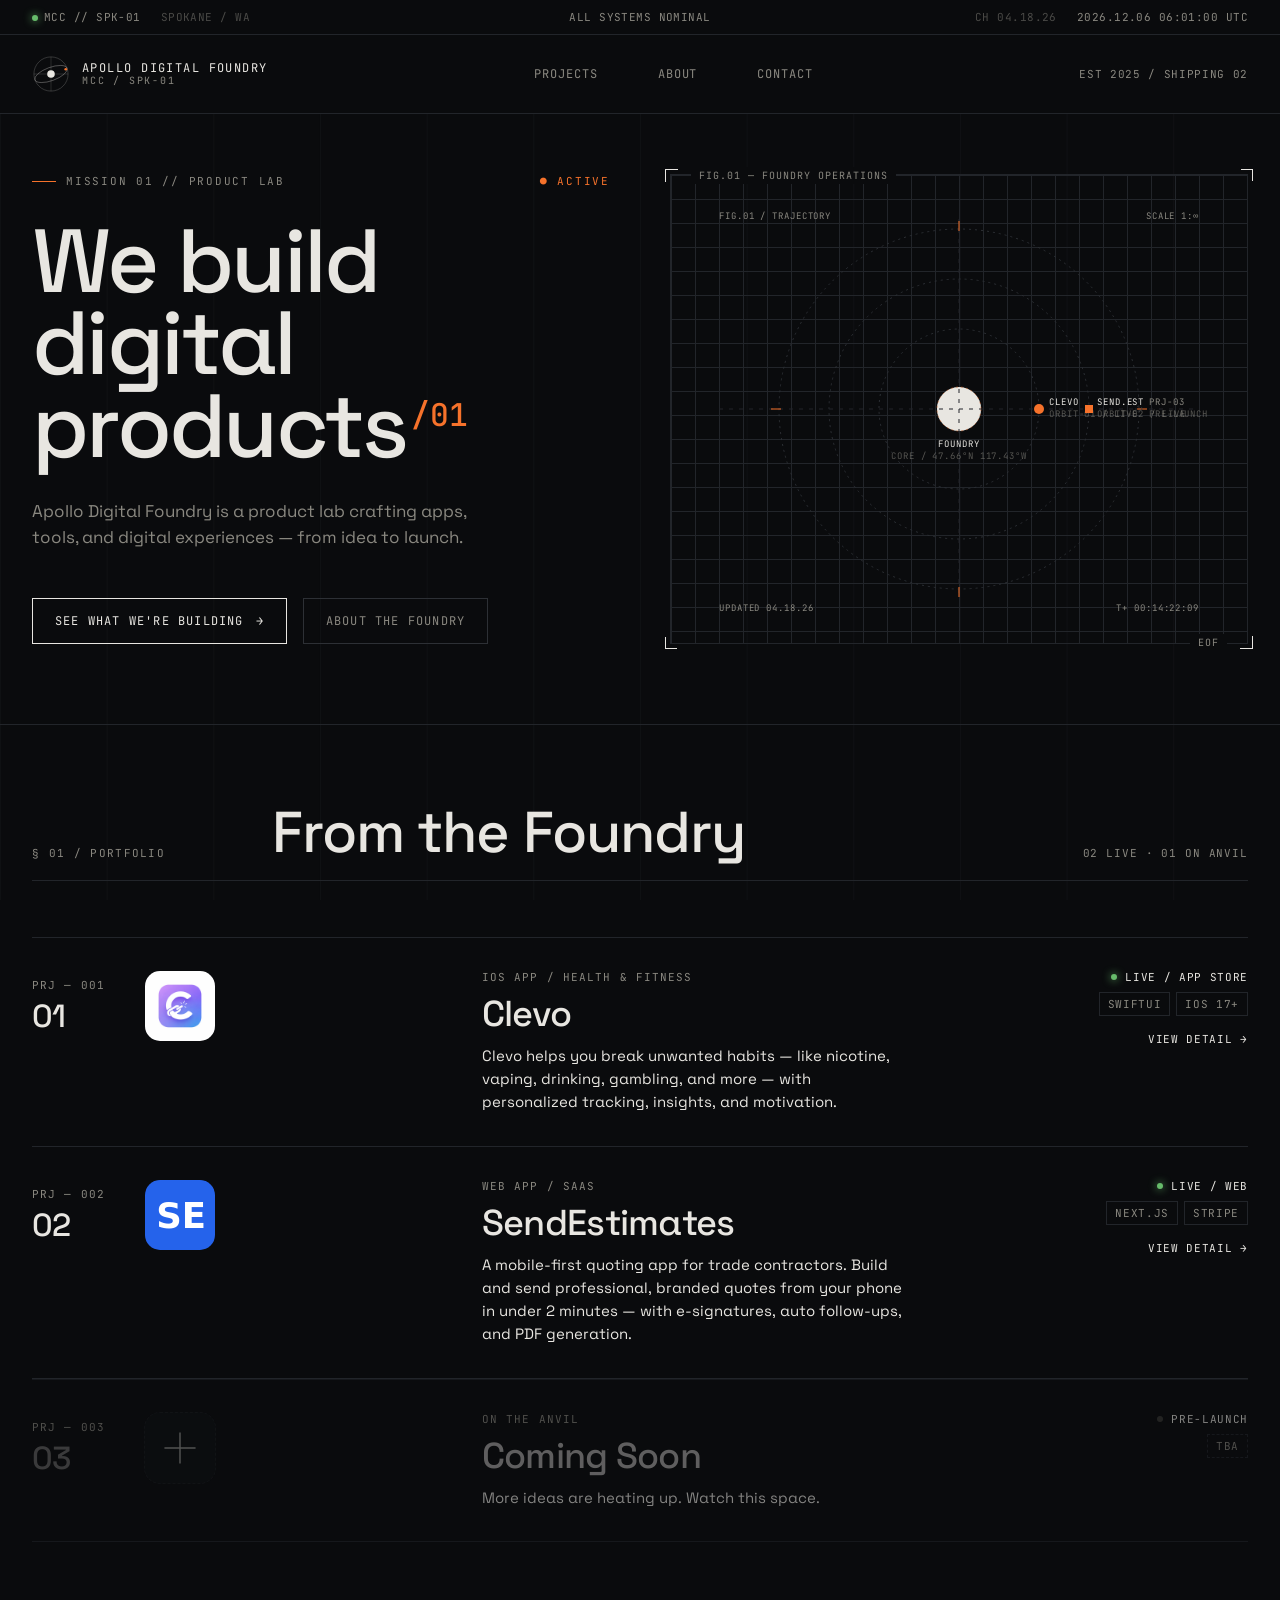
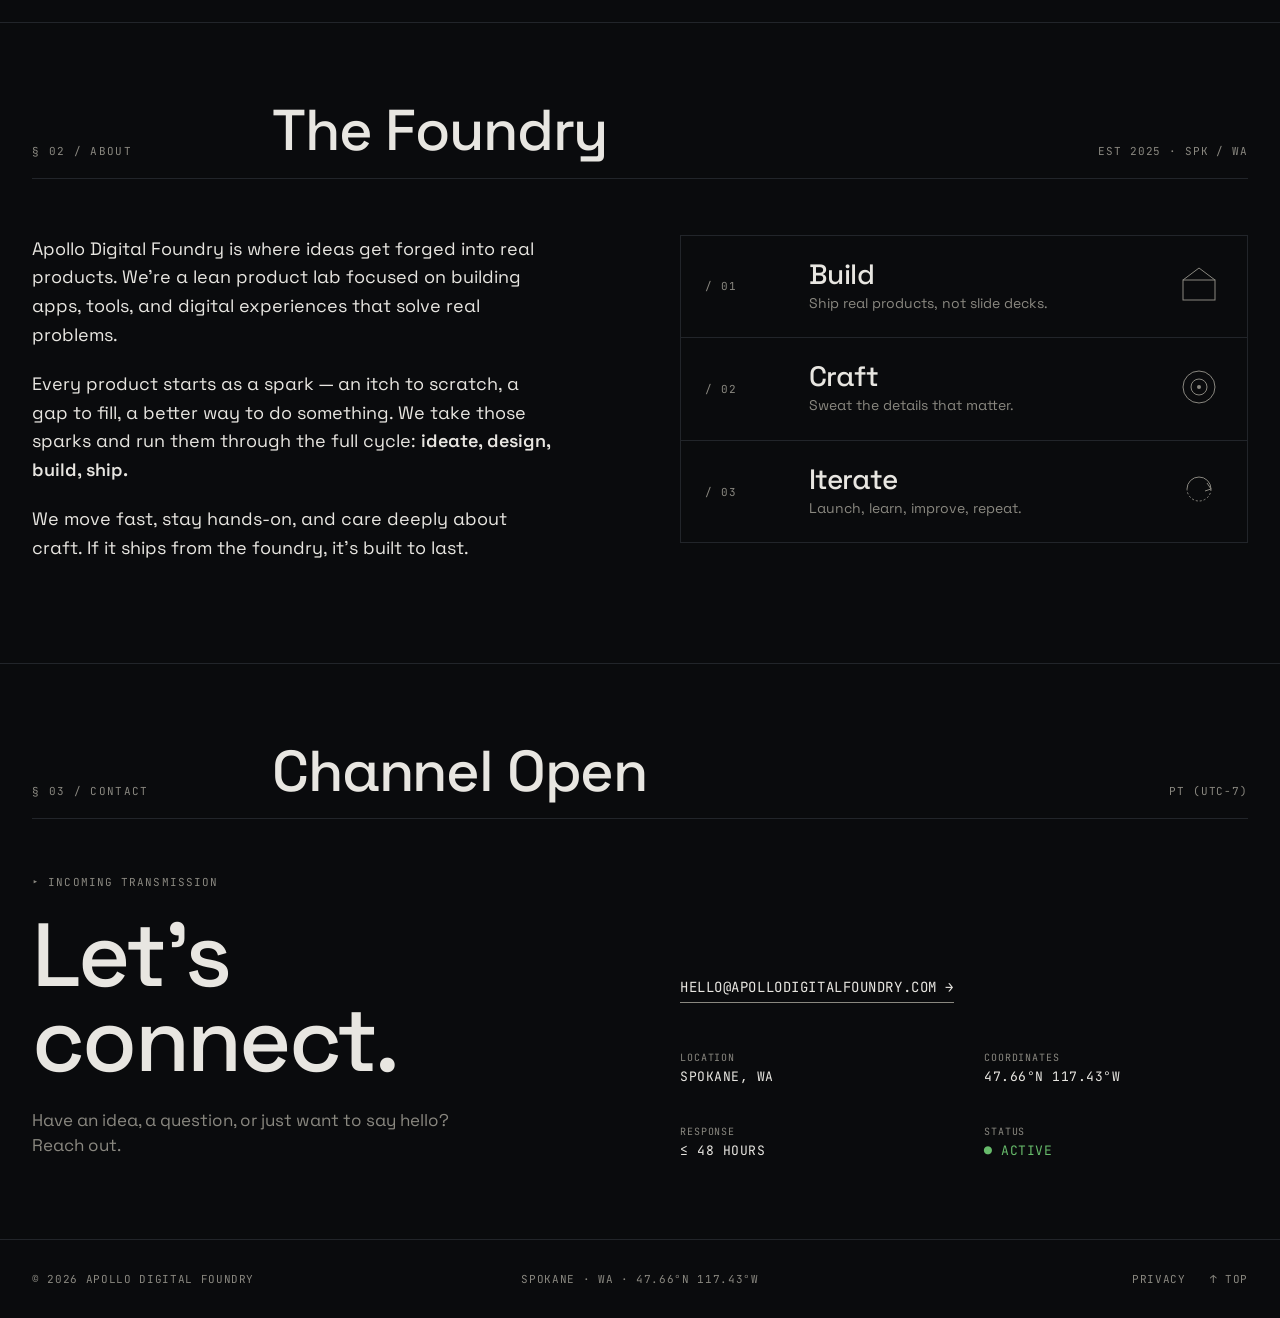
==== commit 5a9a7139: "Redesign site with Mission Control aesthetic - Rebuild home, privacy, and Clevo legal pages in dark " ====
--- a/index.html
+++ b/index.html
@@ -1,214 +1,361 @@
 <!DOCTYPE html>
 <html lang="en">
 <head>
-  <meta charset="UTF-8">
-  <meta name="viewport" content="width=device-width, initial-scale=1.0">
-  <title>Apollo Digital Foundry — Building Digital Products</title>
-  <meta name="description" content="Apollo Digital Foundry is a product lab crafting apps, tools, and digital experiences.">
-  <link rel="preconnect" href="https://fonts.googleapis.com">
-  <link rel="preconnect" href="https://fonts.gstatic.com" crossorigin>
-  <link href="https://fonts.googleapis.com/css2?family=Inter:wght@300;400;500;600;700&family=JetBrains+Mono:wght@400;500;700&display=swap" rel="stylesheet">
-  <link rel="stylesheet" href="styles.css">
+  <meta charset="UTF-8" />
+  <meta name="viewport" content="width=device-width, initial-scale=1.0" />
+  <title>Apollo Digital Foundry — Product Lab / SPK-01</title>
+  <meta name="description" content="Apollo Digital Foundry is a product lab crafting apps, tools, and digital experiences — from idea to launch." />
+
+  <!-- Open Graph / iMessage / Facebook -->
+  <meta property="og:type" content="website" />
+  <meta property="og:site_name" content="Apollo Digital Foundry" />
+  <meta property="og:title" content="Apollo Digital Foundry — Product Lab" />
+  <meta property="og:description" content="A product lab crafting apps, tools, and digital experiences — from idea to launch." />
+  <meta property="og:url" content="https://apollodigitalfoundry.com/" />
+  <meta property="og:image" content="https://apollodigitalfoundry.com/og-image.png" />
+  <meta property="og:image:width" content="1200" />
+  <meta property="og:image:height" content="630" />
+  <meta property="og:image:alt" content="Apollo Digital Foundry — mission control schematic with orbital monogram and wordmark" />
+
+  <!-- Twitter Card -->
+  <meta name="twitter:card" content="summary_large_image" />
+  <meta name="twitter:title" content="Apollo Digital Foundry — Product Lab" />
+  <meta name="twitter:description" content="A product lab crafting apps, tools, and digital experiences — from idea to launch." />
+  <meta name="twitter:image" content="https://apollodigitalfoundry.com/og-image.png" />
+
+  <meta name="theme-color" content="#0a0b0d" />
+  <link rel="icon" href="/favicon.ico" sizes="32x32" />
+  <link rel="icon" href="/favicon.svg" type="image/svg+xml" />
+  <link rel="icon" type="image/png" sizes="192x192" href="/favicon-192.png" />
+  <link rel="apple-touch-icon" sizes="192x192" href="/favicon-192.png" />
+  <link rel="preconnect" href="https://fonts.googleapis.com" />
+  <link rel="preconnect" href="https://fonts.gstatic.com" crossorigin />
+  <link href="https://fonts.googleapis.com/css2?family=Space+Grotesk:wght@400;500;600;700&family=JetBrains+Mono:wght@400;500;600&display=swap" rel="stylesheet" />
+  <link rel="stylesheet" href="styles.css" />
 </head>
 <body>
-
-  <!-- Navigation -->
-  <nav class="nav" id="nav">
-    <div class="nav-inner">
-      <a href="#" class="nav-logo">
-        <svg class="logo-svg" width="36" height="36" viewBox="0 0 36 36" fill="none" xmlns="http://www.w3.org/2000/svg">
-          <!-- Moon base -->
-          <circle cx="18" cy="18" r="16" fill="#ff6b35"/>
-          <!-- Shadow edge (bottom-right) -->
-          <path d="M30,10 A16,16 0 0,1 10,30 A16,16 0 0,0 30,10Z" fill="#e05a28" opacity="0.4"/>
-          <!-- Craters -->
-          <circle cx="12" cy="13" r="3" fill="#b8421a" opacity="0.5"/>
-          <circle cx="22" cy="10" r="1.8" fill="#b8421a" opacity="0.45"/>
-          <circle cx="20" cy="22" r="3.5" fill="#b8421a" opacity="0.45"/>
-          <circle cx="10" cy="22" r="2" fill="#b8421a" opacity="0.4"/>
-          <circle cx="26" cy="17" r="1.5" fill="#b8421a" opacity="0.45"/>
-          <circle cx="15" cy="27" r="1.2" fill="#b8421a" opacity="0.4"/>
-          <!-- Subtle crater rims (lighter edges) -->
-          <circle cx="12" cy="13" r="3" stroke="#ffaa77" stroke-width="0.4" fill="none" opacity="0.2"/>
-          <circle cx="20" cy="22" r="3.5" stroke="#ffaa77" stroke-width="0.4" fill="none" opacity="0.15"/>
-        </svg>
-        <span class="logo-text">Apollo Digital Foundry</span>
+  <div class="grid-overlay" aria-hidden="true"></div>
+  <div class="cursor" aria-hidden="true"></div>
+  <div class="cursor-coords" aria-hidden="true">X:0000 Y:0000</div>
+
+  <div class="page">
+    <!-- TELEMETRY CHROME -->
+    <div class="chrome" role="status" aria-label="Mission control status">
+      <div class="chrome-inner">
+        <div class="chrome-left">
+          <span><span class="chrome-dot"></span>MCC // SPK-01</span>
+          <span class="chrome-dim">SPOKANE / WA</span>
+        </div>
+        <div class="chrome-center">ALL SYSTEMS NOMINAL</div>
+        <div class="chrome-right">
+          <span class="chrome-dim">CH 04.18.26</span>
+          <span id="utc-clock">— — —</span>
+        </div>
+      </div>
+    </div>
+
+    <!-- NAV -->
+    <nav class="nav" aria-label="Primary">
+      <a href="index.html" class="logo" data-hover>
+        <span class="logo-mark">
+          <svg viewBox="0 0 40 40" xmlns="http://www.w3.org/2000/svg" aria-hidden="true">
+            <circle cx="20" cy="20" r="18" fill="none" stroke="currentColor" stroke-width="0.5" opacity="0.4" />
+            <ellipse cx="20" cy="20" rx="18" ry="7" fill="none" stroke="currentColor" stroke-width="0.5" opacity="0.6" transform="rotate(-20 20 20)" />
+            <line x1="2" y1="20" x2="38" y2="20" stroke="currentColor" stroke-width="0.5" opacity="0.3" />
+            <line x1="20" y1="2" x2="20" y2="38" stroke="currentColor" stroke-width="0.5" opacity="0.3" />
+            <circle cx="20" cy="20" r="4" fill="currentColor" />
+            <circle cx="35.5" cy="15" r="1.4" fill="var(--accent)" />
+          </svg>
+        </span>
+        <span class="logo-title-group">
+          <span>APOLLO DIGITAL FOUNDRY</span>
+          <span class="logo-sub">MCC / SPK-01</span>
+        </span>
       </a>
-      <button class="nav-toggle" id="nav-toggle" aria-label="Toggle menu">
-        <span></span>
-        <span></span>
-        <span></span>
-      </button>
-      <ul class="nav-links" id="nav-links">
+      <ul class="nav-links">
         <li><a href="#projects">Projects</a></li>
         <li><a href="#about">About</a></li>
         <li><a href="#contact">Contact</a></li>
       </ul>
-    </div>
-  </nav>
-
-  <!-- Hero Section -->
-  <section class="hero" id="hero">
-    <div class="hero-bg">
-      <div class="grid-overlay"></div>
-    </div>
-    <div class="hero-content">
-      <p class="hero-tag">Product Lab & Digital Foundry</p>
-      <h1 class="hero-title">We build<br><span class="accent">digital products.</span></h1>
-      <p class="hero-sub">Apollo Digital Foundry is a product lab crafting apps, tools, and digital experiences — from idea to launch.</p>
-      <a href="#projects" class="btn btn-primary">See What We're Building</a>
-    </div>
-    <div class="hero-glow"></div>
-  </section>
-
-  <!-- Projects Section -->
-  <section class="section" id="projects">
-    <div class="container">
-      <p class="section-tag">Portfolio</p>
-      <h2 class="section-title">From the Foundry</h2>
-      <p class="section-sub">Products we're crafting, shipping, and scaling.</p>
-
-      <div class="projects-grid">
-        <!-- Clevo — Featured Project -->
-        <div class="project-card featured reveal">
-          <div class="project-card-inner">
-            <div class="project-header">
-              <div class="project-icon">
-                <img src="assets/clevo-icon.png" alt="Clevo App Icon" class="app-icon">
-              </div>
-              <a href="https://apps.apple.com/us/app/clevo-quit-bad-habits/id6760947254" target="_blank" class="project-badge live">Download on the App Store</a>
-            </div>
-            <h3 class="project-name">Clevo</h3>
-            <p class="project-desc">Clevo helps you break unwanted habits — like nicotine, vaping, drinking, gambling, and more — with personalized tracking, insights, and motivation.</p>
-            <div class="project-tags">
-              <span class="tag">iOS App</span>
-              <span class="tag">Health & Fitness</span>
-              <span class="tag">SwiftUI</span>
-            </div>
-            <div class="project-footer">
-              <span class="project-status">
-                <span class="status-dot live-dot"></span>
-                Live on the App Store
-              </span>
-              <a href="privacy-clevo.html" class="project-link">Privacy Policy</a>
-              <a href="terms-clevo.html" class="project-link">Terms of Service</a>
-            </div>
-          </div>
-        </div>
-
-        <!-- SendEstimates -->
-        <div class="project-card reveal">
-          <div class="project-card-inner">
-            <div class="project-header">
-              <div class="project-icon">
-                <svg width="48" height="48" viewBox="0 0 48 48" fill="none" xmlns="http://www.w3.org/2000/svg">
-                  <rect width="48" height="48" rx="12" fill="#2563EB"/>
-                  <text x="8" y="33" font-family="system-ui, -apple-system, sans-serif" font-size="24" font-weight="700" fill="white">SE</text>
+      <div class="nav-channel">EST 2025 / SHIPPING 02</div>
+    </nav>
+
+    <main class="main-content">
+      <div class="page-fade">
+        <!-- HERO -->
+        <section class="hero" id="hero">
+          <div class="hero-grid">
+            <div>
+              <div class="hero-label">
+                MISSION 01 // PRODUCT LAB
+                <span class="active-tag">● ACTIVE</span>
+              </div>
+              <h1 class="hero-title">
+                We build<br />
+                digital<br />
+                products<span class="mark">/01</span>
+              </h1>
+              <p class="hero-sub">
+                Apollo Digital Foundry is a product lab crafting apps, tools, and digital experiences — from idea to launch.
+              </p>
+              <div class="cta-row">
+                <a href="#projects" class="cta" data-hover>
+                  See What We're Building
+                  <span class="arrow">→</span>
+                </a>
+                <a href="#about" class="cta ghost" data-hover>About the Foundry</a>
+              </div>
+            </div>
+            <div class="hero-schematic" data-hover aria-hidden="true">
+              <span class="schematic-label top">FIG.01 — FOUNDRY OPERATIONS</span>
+              <span class="schematic-label bottom">EOF</span>
+              <span class="schematic-corner tr"></span>
+              <span class="schematic-corner bl"></span>
+              <div class="orbit-wrap">
+                <svg class="orbit-svg" viewBox="0 0 520 420" xmlns="http://www.w3.org/2000/svg" role="img" aria-label="Foundry trajectory — orbital schematic">
+                  <!-- Center body -->
+                  <circle cx="260" cy="210" r="22" class="body" />
+                  <circle cx="260" cy="210" r="22" class="accent" stroke-dasharray="2 3" opacity="0.5" />
+                  <text x="260" y="248" text-anchor="middle" class="label bright">FOUNDRY</text>
+                  <text x="260" y="260" text-anchor="middle" class="label" opacity="0.6">CORE / 47.66°N 117.43°W</text>
+
+                  <!-- Orbital rings -->
+                  <circle cx="260" cy="210" r="80" class="ring" />
+                  <circle cx="260" cy="210" r="130" class="ring" />
+                  <circle cx="260" cy="210" r="180" class="ring" />
+
+                  <!-- Crosshairs -->
+                  <line x1="20" y1="210" x2="500" y2="210" class="axis" stroke-dasharray="4 6" />
+                  <line x1="260" y1="20" x2="260" y2="400" class="axis" stroke-dasharray="4 6" />
+
+                  <!-- Tick marks at 0/90/180/270 on outermost ring -->
+                  <line x1="438" y1="210" x2="448" y2="210" class="accent" stroke-width="1.5" />
+                  <line x1="260" y1="388" x2="260" y2="398" class="accent" stroke-width="1.5" />
+                  <line x1="82" y1="210" x2="72" y2="210" class="accent" stroke-width="1.5" />
+                  <line x1="260" y1="32" x2="260" y2="22" class="accent" stroke-width="1.5" />
+
+                  <!-- Sat 1 — Clevo -->
+                  <g class="sat">
+                    <circle cx="340" cy="210" r="5" class="node" />
+                    <text x="350" y="206" class="label bright">CLEVO</text>
+                    <text x="350" y="218" class="label" opacity="0.6">ORBIT-01 / LIVE</text>
+                  </g>
+
+                  <!-- Sat 2 — SendEstimates -->
+                  <g class="sat s2">
+                    <rect x="386" y="206" width="8" height="8" class="accent-fill" />
+                    <text x="398" y="206" class="label bright">SEND.EST</text>
+                    <text x="398" y="218" class="label" opacity="0.6">ORBIT-02 / LIVE</text>
+                  </g>
+
+                  <!-- Sat 3 — Placeholder -->
+                  <g class="sat s3">
+                    <circle cx="440" cy="210" r="3" fill="none" stroke="currentColor" stroke-dasharray="2 2" />
+                    <text x="450" y="206" class="label">PRJ-03</text>
+                    <text x="450" y="218" class="label" opacity="0.6">PRE-LAUNCH</text>
+                  </g>
+
+                  <!-- Corner labels -->
+                  <text x="20" y="20" class="label">FIG.01 / TRAJECTORY</text>
+                  <text x="500" y="20" text-anchor="end" class="label">SCALE 1:∞</text>
+                  <text x="20" y="412" class="label">UPDATED 04.18.26</text>
+                  <text x="500" y="412" text-anchor="end" class="label">T+ 00:14:22:09</text>
                 </svg>
               </div>
-              <a href="https://sendestimates.com" target="_blank" class="project-badge live">Visit Site</a>
-            </div>
-            <h3 class="project-name">SendEstimates</h3>
-            <p class="project-desc">A mobile-first quoting app for trade contractors. Build and send professional, branded quotes from your phone in under 2 minutes — with e-signatures, auto follow-ups, and PDF generation.</p>
-            <div class="project-tags">
-              <span class="tag">Web App</span>
-              <span class="tag">SaaS</span>
-              <span class="tag">Next.js</span>
-            </div>
-            <div class="project-footer">
-              <span class="project-status">
-                <span class="status-dot live-dot"></span>
-                Live
-              </span>
-              <a href="https://sendestimates.com/privacy" class="project-link">Privacy Policy</a>
-              <a href="https://sendestimates.com/terms" class="project-link">Terms of Service</a>
-            </div>
-          </div>
-        </div>
-
-        <!-- Placeholder: Coming Soon -->
-        <div class="project-card placeholder reveal">
-          <div class="project-card-inner">
-            <div class="project-icon muted">
-              <svg width="48" height="48" viewBox="0 0 48 48" fill="none" xmlns="http://www.w3.org/2000/svg">
-                <rect width="48" height="48" rx="12" fill="currentColor" fill-opacity="0.08"/>
-                <circle cx="24" cy="24" r="6" stroke="currentColor" stroke-opacity="0.3" stroke-width="2"/>
-                <path d="M24 18V16M24 32V30M30 24H32M16 24H18" stroke="currentColor" stroke-opacity="0.3" stroke-width="2" stroke-linecap="round"/>
-              </svg>
-            </div>
-            <h3 class="project-name muted-text">Coming Soon</h3>
-            <p class="project-desc muted-text">More ideas are heating up. Watch this space.</p>
-            <div class="project-footer">
-              <span class="project-status muted-text">
-                <span class="status-dot muted-dot"></span>
-                On the Anvil
-              </span>
-            </div>
-          </div>
-        </div>
+            </div>
+          </div>
+        </section>
+
+        <!-- PROJECTS -->
+        <section class="section" id="projects">
+          <div class="section-head">
+            <div class="section-num">§ 01 / PORTFOLIO</div>
+            <h2 class="section-title">From the Foundry</h2>
+            <div class="section-meta">02 LIVE · 01 ON ANVIL</div>
+          </div>
+
+          <div class="projects">
+            <a class="project-row" href="projects/clevo.html" data-hover>
+              <div class="project-id">
+                <div>PRJ — 001</div>
+                <div class="num">01</div>
+              </div>
+              <div class="project-icon app-icon" aria-hidden="true">
+                <img src="/assets/clevo-icon.png" alt="" />
+              </div>
+              <div class="project-name-col">
+                <div class="project-tag">iOS APP / HEALTH &amp; FITNESS</div>
+                <div class="project-name">Clevo</div>
+                <div class="project-desc">
+                  Clevo helps you break unwanted habits — like nicotine, vaping, drinking, gambling, and more — with personalized tracking, insights, and motivation.
+                </div>
+              </div>
+              <div class="project-meta">
+                <div class="status"><span class="dot"></span> LIVE / APP STORE</div>
+                <div class="chips">
+                  <span class="chip">SwiftUI</span>
+                  <span class="chip">iOS 17+</span>
+                </div>
+                <div class="open-arrow">VIEW DETAIL <span>→</span></div>
+              </div>
+            </a>
+
+            <a class="project-row" href="projects/sendestimates.html" data-hover>
+              <div class="project-id">
+                <div>PRJ — 002</div>
+                <div class="num">02</div>
+              </div>
+              <div class="project-icon app-icon" aria-hidden="true">
+                <img src="/assets/sendestimates-icon.svg" alt="" />
+              </div>
+              <div class="project-name-col">
+                <div class="project-tag">WEB APP / SAAS</div>
+                <div class="project-name">SendEstimates</div>
+                <div class="project-desc">
+                  A mobile-first quoting app for trade contractors. Build and send professional, branded quotes from your phone in under 2 minutes — with e-signatures, auto follow-ups, and PDF generation.
+                </div>
+              </div>
+              <div class="project-meta">
+                <div class="status"><span class="dot"></span> LIVE / WEB</div>
+                <div class="chips">
+                  <span class="chip">Next.js</span>
+                  <span class="chip">Stripe</span>
+                </div>
+                <div class="open-arrow">VIEW DETAIL <span>→</span></div>
+              </div>
+            </a>
+
+            <div class="project-row placeholder" aria-hidden="false">
+              <div class="project-id">
+                <div>PRJ — 003</div>
+                <div class="num" style="opacity: 0.4;">03</div>
+              </div>
+              <div class="project-icon" aria-hidden="true">
+                <svg viewBox="0 0 72 72" xmlns="http://www.w3.org/2000/svg">
+                  <line x1="20" y1="36" x2="52" y2="36" stroke="currentColor" stroke-width="1.5" />
+                  <line x1="36" y1="20" x2="36" y2="52" stroke="currentColor" stroke-width="1.5" />
+                </svg>
+              </div>
+              <div class="project-name-col">
+                <div class="project-tag">ON THE ANVIL</div>
+                <div class="project-name" style="opacity: 0.7;">Coming Soon</div>
+                <div class="project-desc">More ideas are heating up. Watch this space.</div>
+              </div>
+              <div class="project-meta">
+                <div class="status soon"><span class="dot"></span> PRE-LAUNCH</div>
+                <div class="chips">
+                  <span class="chip dashed">TBA</span>
+                </div>
+              </div>
+            </div>
+          </div>
+        </section>
+
+        <!-- ABOUT -->
+        <section class="section" id="about">
+          <div class="section-head">
+            <div class="section-num">§ 02 / ABOUT</div>
+            <h2 class="section-title">The Foundry</h2>
+            <div class="section-meta">EST 2025 · SPK / WA</div>
+          </div>
+
+          <div class="about-grid">
+            <div class="about-body">
+              <p>
+                Apollo Digital Foundry is where ideas get forged into real products. We're a lean product lab focused on building apps, tools, and digital experiences that solve real problems.
+              </p>
+              <p>
+                Every product starts as a spark — an itch to scratch, a gap to fill, a better way to do something. We take those sparks and run them through the full cycle: <strong>ideate, design, build, ship.</strong>
+              </p>
+              <p>
+                We move fast, stay hands-on, and care deeply about craft. If it ships from the foundry, it's built to last.
+              </p>
+            </div>
+
+            <div class="pillars">
+              <div class="pillar" data-hover>
+                <div class="pillar-num">/ 01</div>
+                <div>
+                  <div class="pillar-title">Build</div>
+                  <div class="pillar-desc">Ship real products, not slide decks.</div>
+                </div>
+                <div class="pillar-glyph" aria-hidden="true">
+                  <svg viewBox="0 0 48 48"><rect x="8" y="20" width="32" height="20" fill="none" stroke="currentColor" stroke-width="1" /><path d="M 8 20 L 24 8 L 40 20" fill="none" stroke="currentColor" stroke-width="1" /></svg>
+                </div>
+              </div>
+              <div class="pillar" data-hover>
+                <div class="pillar-num">/ 02</div>
+                <div>
+                  <div class="pillar-title">Craft</div>
+                  <div class="pillar-desc">Sweat the details that matter.</div>
+                </div>
+                <div class="pillar-glyph" aria-hidden="true">
+                  <svg viewBox="0 0 48 48"><circle cx="24" cy="24" r="16" fill="none" stroke="currentColor" stroke-width="1" /><circle cx="24" cy="24" r="8" fill="none" stroke="currentColor" stroke-width="1" /><circle cx="24" cy="24" r="2" fill="currentColor" /></svg>
+                </div>
+              </div>
+              <div class="pillar" data-hover>
+                <div class="pillar-num">/ 03</div>
+                <div>
+                  <div class="pillar-title">Iterate</div>
+                  <div class="pillar-desc">Launch, learn, improve, repeat.</div>
+                </div>
+                <div class="pillar-glyph" aria-hidden="true">
+                  <svg viewBox="0 0 48 48"><path d="M 12 24 A 12 12 0 0 1 36 24" fill="none" stroke="currentColor" stroke-width="1" /><path d="M 36 24 A 12 12 0 0 1 12 24" fill="none" stroke="currentColor" stroke-width="1" stroke-dasharray="2 2" /><polyline points="32,18 36,24 30,26" fill="none" stroke="currentColor" stroke-width="1" /></svg>
+                </div>
+              </div>
+            </div>
+          </div>
+        </section>
+
+        <!-- CONTACT -->
+        <section class="section no-border" id="contact">
+          <div class="section-head">
+            <div class="section-num">§ 03 / CONTACT</div>
+            <h2 class="section-title">Channel Open</h2>
+            <div class="section-meta">PT (UTC-7)</div>
+          </div>
+
+          <div class="contact-grid">
+            <div>
+              <div class="contact-label">▸ INCOMING TRANSMISSION</div>
+              <h2 class="contact-title">Let's<br />connect.</h2>
+              <p class="contact-sub">Have an idea, a question, or just want to say hello? Reach out.</p>
+            </div>
+            <div>
+              <a href="mailto:hello@apollodigitalfoundry.com" class="contact-email" data-hover>hello@apollodigitalfoundry.com →</a>
+              <div class="contact-meta">
+                <div>
+                  <span class="k">LOCATION</span>
+                  <span class="v">Spokane, WA</span>
+                </div>
+                <div>
+                  <span class="k">COORDINATES</span>
+                  <span class="v">47.66°N 117.43°W</span>
+                </div>
+                <div>
+                  <span class="k">RESPONSE</span>
+                  <span class="v">≤ 48 hours</span>
+                </div>
+                <div>
+                  <span class="k">STATUS</span>
+                  <span class="v ok">● Active</span>
+                </div>
+              </div>
+            </div>
+          </div>
+        </section>
       </div>
-    </div>
-  </section>
-
-  <!-- About Section -->
-  <section class="section section-alt" id="about">
-    <div class="container">
-      <p class="section-tag">About</p>
-      <h2 class="section-title">The Foundry</h2>
-
-      <div class="about-content reveal">
-        <div class="about-text">
-          <p>Apollo Digital Foundry is where ideas get forged into real products. We're a lean product lab focused on building apps, tools, and digital experiences that solve real problems.</p>
-          <p>Every product starts as a spark — an itch to scratch, a gap to fill, a better way to do something. We take those sparks and run them through the full cycle: <strong>ideate, design, build, ship.</strong></p>
-          <p>We move fast, stay hands-on, and care deeply about craft. If it ships from the foundry, it's built to last.</p>
-        </div>
-        <div class="about-values">
-          <div class="value-item">
-            <div class="value-icon">&#9881;</div>
-            <h4>Build</h4>
-            <p>Ship real products, not slide decks.</p>
-          </div>
-          <div class="value-item">
-            <div class="value-icon">&#9733;</div>
-            <h4>Craft</h4>
-            <p>Sweat the details that matter.</p>
-          </div>
-          <div class="value-item">
-            <div class="value-icon">&#9889;</div>
-            <h4>Iterate</h4>
-            <p>Launch, learn, improve, repeat.</p>
-          </div>
-        </div>
+    </main>
+
+    <footer class="footer">
+      <div>© 2026 APOLLO DIGITAL FOUNDRY</div>
+      <div>SPOKANE · WA · 47.66°N 117.43°W</div>
+      <div class="footer-right">
+        <a href="privacy.html">Privacy</a>
+        <a href="#hero" data-top>↑ Top</a>
       </div>
-    </div>
-  </section>
-
-  <!-- Contact / Footer -->
-  <footer class="footer" id="contact">
-    <div class="container">
-      <div class="footer-content">
-        <div class="footer-main">
-          <p class="section-tag">Get in Touch</p>
-          <h2 class="section-title">Let's Connect</h2>
-          <p class="footer-text">Have an idea, a question, or just want to say hello? Reach out.</p>
-          <a href="mailto:hello@apollodigitalfoundry.com" class="btn btn-primary">hello@apollodigitalfoundry.com</a>
-        </div>
-        <div class="footer-info">
-          <div class="footer-info-item">
-            <span class="footer-info-label">Location</span>
-            <span>Spokane, WA</span>
-          </div>
-        </div>
-        <div class="footer-bottom">
-          <p class="copyright">&copy; 2026 Apollo Digital Foundry. All rights reserved.</p>
-          <div class="footer-links">
-            <a href="privacy.html">Privacy Policy</a>
-            <a href="#hero">Back to Top</a>
-          </div>
-        </div>
-      </div>
-    </div>
-  </footer>
+    </footer>
+  </div>
 
   <script src="script.js"></script>
 </body>
--- a/styles.css
+++ b/styles.css
@@ -1,798 +1,1094 @@
-/* ============================================
-   Apollo Digital Foundry — Styles
-   Dark & Techy Foundry Aesthetic
-   ============================================ */
-
-/* --- Reset & Base --- */
-*, *::before, *::after {
-  margin: 0;
-  padding: 0;
-  box-sizing: border-box;
-}
+/* =========================================================
+   Apollo Digital Foundry — Mission Control
+   ========================================================= */
+
+* { box-sizing: border-box; margin: 0; padding: 0; }
 
 :root {
-  --bg-deep: #0a0a0f;
-  --bg-card: #111118;
-  --bg-card-hover: #16161f;
-  --bg-nav: rgba(10, 10, 15, 0.85);
-  --accent: #ff6b35;
-  --accent-glow: rgba(255, 107, 53, 0.15);
-  --accent-glow-strong: rgba(255, 107, 53, 0.3);
-  --text-primary: #e8e8ed;
-  --text-secondary: #8a8a9a;
-  --text-muted: #4a4a58;
-  --border: rgba(255, 255, 255, 0.06);
-  --border-hover: rgba(255, 107, 53, 0.2);
-  --radius: 16px;
-  --radius-sm: 8px;
-  --font-body: 'Inter', -apple-system, BlinkMacSystemFont, sans-serif;
-  --font-mono: 'JetBrains Mono', 'SF Mono', 'Fira Code', monospace;
-}
-
-html {
-  scroll-behavior: smooth;
+  --serif: 'Space Grotesk', system-ui, sans-serif;
+  --mono: 'JetBrains Mono', 'Menlo', monospace;
+
+  --bg: #0a0b0d;
+  --bg-2: #111316;
+  --fg: #e8e6e1;
+  --fg-dim: #8a8880;
+  --fg-faint: #3a3a36;
+  --line: #22252a;
+  --line-2: #2d3035;
+  --accent: oklch(70% 0.18 45);
+  --accent-2: oklch(78% 0.12 200);
+  --ok: oklch(72% 0.14 145);
+}
+
+html, body {
+  font-family: var(--serif);
   -webkit-font-smoothing: antialiased;
-  -moz-osx-font-smoothing: grayscale;
-}
-
-body {
-  font-family: var(--font-body);
-  background: var(--bg-deep);
-  color: var(--text-primary);
-  line-height: 1.6;
+  font-feature-settings: 'ss01', 'cv11';
   overflow-x: hidden;
-}
-
-a {
-  color: inherit;
-  text-decoration: none;
-}
-
-img {
-  max-width: 100%;
+  background: var(--bg);
+  color: var(--fg);
+}
+
+a { color: inherit; text-decoration: none; }
+button { font: inherit; cursor: pointer; border: none; background: none; color: inherit; }
+
+/* =========================================================
+   GRID OVERLAY
+   ========================================================= */
+.grid-overlay {
+  position: fixed;
+  inset: 0;
+  pointer-events: none;
+  z-index: 0;
+  background-image: linear-gradient(to right, var(--line) 1px, transparent 1px);
+  background-size: calc(100vw / 12) 100%;
+  opacity: 0.25;
+}
+
+.page { position: relative; min-height: 100vh; width: 100%; }
+.main-content { position: relative; z-index: 1; }
+
+/* =========================================================
+   TOP CHROME — telemetry bar
+   ========================================================= */
+.chrome {
+  border-bottom: 1px solid var(--line);
+  font-family: var(--mono);
+  font-size: 11px;
+  color: var(--fg-dim);
+  letter-spacing: 0.04em;
+  text-transform: uppercase;
+  background: var(--bg);
+  position: relative;
+  z-index: 10;
+}
+.chrome-inner {
+  display: grid;
+  grid-template-columns: 1fr auto 1fr;
+  align-items: center;
+  padding: 10px 32px;
+  gap: 24px;
+}
+.chrome-left, .chrome-right {
+  display: flex;
+  gap: 20px;
+  align-items: center;
+}
+.chrome-right { justify-content: flex-end; }
+.chrome-center { text-align: center; }
+.chrome-dim { opacity: 0.5; }
+.chrome-dot {
+  display: inline-block;
+  width: 6px; height: 6px; border-radius: 50%;
+  background: var(--ok);
+  box-shadow: 0 0 8px currentColor;
+  margin-right: 6px;
+  vertical-align: middle;
+  color: var(--ok);
+  animation: pulse 2s ease-in-out infinite;
+}
+@keyframes pulse { 50% { opacity: 0.4; } }
+
+@media (max-width: 700px) {
+  .chrome-inner { grid-template-columns: 1fr auto; gap: 12px; padding: 10px 20px; }
+  .chrome-center { display: none; }
+  .chrome-left span:last-child, .chrome-right span:first-child { display: none; }
+}
+
+/* =========================================================
+   NAVIGATION
+   ========================================================= */
+.nav {
+  display: grid;
+  grid-template-columns: auto 1fr auto;
+  align-items: center;
+  padding: 20px 32px;
+  border-bottom: 1px solid var(--line);
+  gap: 40px;
+  position: relative;
+  z-index: 9;
+  background: var(--bg);
+}
+.nav-links {
+  display: flex;
+  gap: 32px;
+  font-family: var(--mono);
+  font-size: 12px;
+  letter-spacing: 0.08em;
+  text-transform: uppercase;
+  justify-self: center;
+  list-style: none;
+}
+.nav-links a {
+  color: var(--fg-dim);
+  transition: color 0.2s;
+  position: relative;
+  padding: 4px 0;
+}
+.nav-links a::before {
+  content: "[";
+  margin-right: 6px;
+  opacity: 0;
+  transition: opacity 0.2s, margin 0.2s;
+}
+.nav-links a::after {
+  content: "]";
+  margin-left: 6px;
+  opacity: 0;
+  transition: opacity 0.2s, margin 0.2s;
+}
+.nav-links a:hover { color: var(--fg); }
+.nav-links a:hover::before, .nav-links a:hover::after { opacity: 1; }
+.nav-channel {
+  font-family: var(--mono);
+  font-size: 11px;
+  color: var(--fg-dim);
+  letter-spacing: 0.06em;
+  text-transform: uppercase;
+  justify-self: end;
+}
+
+@media (max-width: 780px) {
+  .nav { grid-template-columns: auto 1fr; gap: 20px; padding: 16px 20px; }
+  .nav-links { gap: 20px; font-size: 11px; justify-self: end; }
+  .nav-channel { display: none; }
+}
+
+/* =========================================================
+   LOGO
+   ========================================================= */
+.logo {
+  display: flex;
+  align-items: center;
+  gap: 12px;
+  font-family: var(--mono);
+  font-size: 12px;
+  letter-spacing: 0.12em;
+  text-transform: uppercase;
+  color: var(--fg);
+}
+.logo-mark {
+  width: 38px; height: 38px;
+  position: relative;
+  flex: none;
+}
+.logo-mark svg { width: 100%; height: 100%; display: block; overflow: visible; }
+.logo-sub {
+  font-size: 10px;
+  color: var(--fg-dim);
+  letter-spacing: 0.18em;
   display: block;
-}
-
-.container {
-  max-width: 1100px;
-  margin: 0 auto;
-  padding: 0 24px;
-}
-
-
-/* --- Navigation --- */
-.nav {
-  position: fixed;
-  top: 0;
-  left: 0;
-  right: 0;
-  z-index: 100;
-  background: var(--bg-nav);
-  backdrop-filter: blur(20px);
-  -webkit-backdrop-filter: blur(20px);
-  border-bottom: 1px solid var(--border);
-  transition: background 0.3s ease;
-}
-
-.nav-inner {
-  max-width: 1100px;
-  margin: 0 auto;
-  padding: 0 24px;
-  display: flex;
-  align-items: center;
-  justify-content: space-between;
-  height: 64px;
-}
-
-.nav-logo {
+  margin-top: 2px;
+}
+.logo-title-group { display: flex; flex-direction: column; line-height: 1; }
+
+@media (max-width: 520px) {
+  .logo-title-group span:first-child { font-size: 11px; }
+  .logo-sub { font-size: 9px; }
+}
+
+/* =========================================================
+   HERO
+   ========================================================= */
+.hero {
+  position: relative;
+  padding: 60px 32px 80px;
+  border-bottom: 1px solid var(--line);
+  overflow: hidden;
+}
+.hero-grid {
+  display: grid;
+  grid-template-columns: 1fr 1fr;
+  gap: 60px;
+  align-items: stretch;
+}
+@media (max-width: 900px) {
+  .hero { padding: 40px 20px 60px; }
+  .hero-grid { grid-template-columns: 1fr; gap: 40px; }
+}
+
+.hero-label {
+  font-family: var(--mono);
+  font-size: 11px;
+  letter-spacing: 0.16em;
+  text-transform: uppercase;
+  color: var(--fg-dim);
   display: flex;
   align-items: center;
   gap: 10px;
-  font-weight: 600;
-  font-size: 1rem;
-  letter-spacing: -0.01em;
-}
-
-.logo-svg {
-  flex-shrink: 0;
-}
-
-.logo-text {
-  font-family: 'Helvetica Neue', 'Helvetica', Arial, sans-serif;
-  font-size: 0.85rem;
+  margin-bottom: 32px;
+}
+.hero-label::before {
+  content: "";
+  display: block;
+  width: 24px;
+  height: 1px;
+  background: var(--accent);
+}
+.hero-label .active-tag {
+  margin-left: auto;
+  color: var(--accent);
+}
+
+.hero-title {
+  font-family: var(--serif);
+  font-size: clamp(48px, 7vw, 104px);
+  line-height: 0.92;
+  letter-spacing: -0.03em;
   font-weight: 500;
-  letter-spacing: 0.02em;
-}
-
-.nav-links {
-  display: flex;
-  list-style: none;
-  gap: 32px;
-}
-
-.nav-links a {
-  font-size: 0.875rem;
-  font-weight: 400;
-  color: var(--text-secondary);
-  transition: color 0.2s ease;
-  font-family: var(--font-mono);
-  font-size: 0.8rem;
-  letter-spacing: 0.02em;
-}
-
-.nav-links a:hover {
+  margin-bottom: 32px;
+}
+.hero-title .mark {
+  font-family: var(--mono);
+  font-size: 0.35em;
+  vertical-align: super;
   color: var(--accent);
-}
-
-/* Mobile nav toggle */
-.nav-toggle {
-  display: none;
-  flex-direction: column;
-  gap: 5px;
-  background: none;
-  border: none;
+  letter-spacing: 0;
+  margin-left: 4px;
+}
+.hero-sub {
+  font-size: 17px;
+  line-height: 1.5;
+  color: var(--fg-dim);
+  max-width: 480px;
+  margin-bottom: 48px;
+}
+
+.cta-row { display: flex; gap: 16px; align-items: center; flex-wrap: wrap; }
+.cta {
+  font-family: var(--mono);
+  font-size: 12px;
+  letter-spacing: 0.1em;
+  text-transform: uppercase;
+  padding: 14px 22px;
+  border: 1px solid var(--fg);
+  color: var(--fg);
+  display: inline-flex;
+  align-items: center;
+  gap: 12px;
+  position: relative;
+  transition: background 0.2s, color 0.2s, border 0.2s;
   cursor: pointer;
-  padding: 4px;
-}
-
-.nav-toggle span {
-  width: 22px;
-  height: 2px;
-  background: var(--text-secondary);
-  border-radius: 2px;
-  transition: all 0.3s ease;
-}
-
-.nav-toggle.active span:nth-child(1) {
-  transform: rotate(45deg) translate(5px, 5px);
-}
-
-.nav-toggle.active span:nth-child(2) {
-  opacity: 0;
-}
-
-.nav-toggle.active span:nth-child(3) {
-  transform: rotate(-45deg) translate(5px, -5px);
-}
-
-
-/* --- Hero Section --- */
-.hero {
-  position: relative;
-  min-height: 100vh;
-  display: flex;
-  align-items: center;
-  justify-content: center;
-  padding: 120px 24px 80px;
-  overflow: hidden;
-}
-
-.hero-bg {
+}
+.cta:hover { background: var(--fg); color: var(--bg); }
+.cta .arrow { transition: transform 0.2s; }
+.cta:hover .arrow { transform: translateX(4px); }
+.cta.ghost {
+  border-color: var(--line-2);
+  color: var(--fg-dim);
+}
+.cta.ghost:hover { background: transparent; color: var(--fg); border-color: var(--fg); }
+
+/* Hero schematic panel */
+.hero-schematic {
+  position: relative;
+  border: 1px solid var(--line);
+  min-height: 440px;
+  padding: 20px;
+  background:
+    linear-gradient(to right, var(--line) 1px, transparent 1px) 0 0 / 24px 24px,
+    linear-gradient(to bottom, var(--line) 1px, transparent 1px) 0 0 / 24px 24px;
+}
+.hero-schematic::before,
+.hero-schematic::after {
+  content: "";
+  position: absolute;
+  width: 12px; height: 12px;
+  border: 1px solid var(--fg);
+}
+.hero-schematic::before { top: -6px; left: -6px; border-right: none; border-bottom: none; }
+.hero-schematic::after { bottom: -6px; right: -6px; border-left: none; border-top: none; }
+.schematic-corner {
+  position: absolute;
+  width: 12px; height: 12px;
+  border: 1px solid var(--fg);
+}
+.schematic-corner.tr { top: -6px; right: -6px; border-left: none; border-bottom: none; }
+.schematic-corner.bl { bottom: -6px; left: -6px; border-right: none; border-top: none; }
+
+.schematic-label {
+  position: absolute;
+  font-family: var(--mono);
+  font-size: 10px;
+  letter-spacing: 0.1em;
+  color: var(--fg-dim);
+  background: var(--bg);
+  padding: 2px 8px;
+  text-transform: uppercase;
+}
+.schematic-label.top { top: -8px; left: 20px; }
+.schematic-label.bottom { bottom: -8px; right: 20px; }
+
+/* Orbital diagram */
+.orbit-wrap {
   position: absolute;
   inset: 0;
+  display: flex;
+  align-items: center;
+  justify-content: center;
+}
+.orbit-svg {
+  width: 100%;
+  height: 100%;
+  max-width: 520px;
+  max-height: 420px;
+  display: block;
+  color: var(--fg);
+}
+.orbit-svg circle, .orbit-svg ellipse, .orbit-svg line, .orbit-svg path {
+  fill: none;
+  stroke: var(--line-2);
+  stroke-width: 1;
+  vector-effect: non-scaling-stroke;
+}
+.orbit-svg .ring { stroke: var(--line-2); stroke-dasharray: 2 4; }
+.orbit-svg .axis { stroke: var(--line); }
+.orbit-svg .body { fill: var(--fg); stroke: none; }
+.orbit-svg .node { fill: var(--accent); stroke: none; }
+.orbit-svg .label {
+  fill: var(--fg-dim);
+  font-family: var(--mono);
+  font-size: 9px;
+  letter-spacing: 0.1em;
+  stroke: none;
+  text-transform: uppercase;
+}
+.orbit-svg .label.bright { fill: var(--fg); }
+.orbit-svg .accent { stroke: var(--accent); }
+.orbit-svg .accent-fill { fill: var(--accent); stroke: none; }
+
+.sat {
+  transform-origin: 260px 210px;
+  animation: orbit 24s linear infinite;
+}
+.sat.s2 { animation-duration: 38s; animation-direction: reverse; }
+.sat.s3 { animation-duration: 56s; }
+@keyframes orbit {
+  from { transform: rotate(0deg); }
+  to { transform: rotate(360deg); }
+}
+
+/* =========================================================
+   SECTION HEADER
+   ========================================================= */
+.section {
+  padding: 80px 32px;
+  position: relative;
+  border-bottom: 1px solid var(--line);
+}
+.section.no-border { border-bottom: none; }
+.section-head {
+  display: grid;
+  grid-template-columns: 200px 1fr auto;
+  gap: 40px;
+  align-items: end;
+  margin-bottom: 56px;
+  padding-bottom: 20px;
+  border-bottom: 1px solid var(--line);
+}
+.section-num {
+  font-family: var(--mono);
+  font-size: 11px;
+  color: var(--fg-dim);
+  letter-spacing: 0.12em;
+  text-transform: uppercase;
+}
+.section-title {
+  font-family: var(--serif);
+  font-size: clamp(32px, 4.5vw, 64px);
+  line-height: 0.95;
+  letter-spacing: -0.02em;
+  font-weight: 500;
+}
+.section-meta {
+  font-family: var(--mono);
+  font-size: 11px;
+  color: var(--fg-dim);
+  letter-spacing: 0.08em;
+  text-transform: uppercase;
+  text-align: right;
+}
+@media (max-width: 780px) {
+  .section { padding: 60px 20px; }
+  .section-head {
+    grid-template-columns: 1fr;
+    gap: 16px;
+    align-items: start;
+    margin-bottom: 36px;
+  }
+  .section-meta { text-align: left; }
+}
+
+/* =========================================================
+   PROJECTS LIST
+   ========================================================= */
+.projects { display: grid; grid-template-columns: 1fr; gap: 0; }
+.project-row {
+  display: grid;
+  grid-template-columns: 80px 1fr 1.4fr 1fr;
+  gap: 32px;
+  padding: 32px 0;
+  border-top: 1px solid var(--line);
+  align-items: start;
+  position: relative;
+  cursor: pointer;
+  transition: background 0.2s, padding 0.2s;
+  color: inherit;
+}
+.project-row:last-of-type { border-bottom: 1px solid var(--line); }
+.project-row:hover { padding-left: 16px; padding-right: 16px; }
+.project-row:hover .open-arrow { transform: translateX(4px); }
+
+.project-id {
+  font-family: var(--mono);
+  font-size: 11px;
+  color: var(--fg-dim);
+  letter-spacing: 0.1em;
+  text-transform: uppercase;
+  padding-top: 8px;
+}
+.project-id .num {
+  display: block;
+  font-size: 32px;
+  font-family: var(--serif);
+  color: var(--fg);
+  font-weight: 500;
+  margin-top: 8px;
+  letter-spacing: -0.02em;
+  line-height: 1;
+}
+
+.project-icon {
+  width: 72px;
+  height: 72px;
+  border-radius: 16px;
+  background: var(--bg-2);
+  display: flex;
+  align-items: center;
+  justify-content: center;
+  border: 1px solid var(--line);
   overflow: hidden;
-}
-
-.grid-overlay {
-  position: absolute;
-  inset: 0;
-  background-image:
-    linear-gradient(rgba(255, 255, 255, 0.02) 1px, transparent 1px),
-    linear-gradient(90deg, rgba(255, 255, 255, 0.02) 1px, transparent 1px);
-  background-size: 60px 60px;
-  mask-image: radial-gradient(ellipse 70% 60% at 50% 50%, black 20%, transparent 70%);
-  -webkit-mask-image: radial-gradient(ellipse 70% 60% at 50% 50%, black 20%, transparent 70%);
-}
-
-.hero-glow {
-  position: absolute;
-  width: 600px;
-  height: 600px;
-  border-radius: 50%;
-  background: radial-gradient(circle, var(--accent-glow) 0%, transparent 70%);
-  top: 20%;
-  left: 50%;
-  transform: translateX(-50%);
-  pointer-events: none;
-  animation: pulse-glow 6s ease-in-out infinite;
-}
-
-@keyframes pulse-glow {
-  0%, 100% { opacity: 0.4; transform: translateX(-50%) scale(1); }
-  50% { opacity: 0.7; transform: translateX(-50%) scale(1.1); }
-}
-
-.hero-content {
-  position: relative;
-  text-align: center;
-  max-width: 700px;
-  z-index: 1;
-}
-
-.hero-tag {
-  font-family: var(--font-mono);
-  font-size: 0.8rem;
-  color: var(--accent);
+  position: relative;
+  flex: none;
+  color: var(--fg);
+}
+.project-icon svg, .project-icon img { width: 100%; height: 100%; }
+.project-icon img { object-fit: cover; display: block; }
+.project-icon.app-icon { background: transparent; border-color: transparent; }
+
+.project-name-col {
+  display: flex;
+  flex-direction: column;
+  gap: 12px;
+}
+.project-name {
+  font-family: var(--serif);
+  font-size: 36px;
+  font-weight: 500;
+  letter-spacing: -0.02em;
+  line-height: 1;
+}
+.project-tag {
+  font-family: var(--mono);
+  font-size: 11px;
+  color: var(--fg-dim);
   letter-spacing: 0.1em;
   text-transform: uppercase;
-  margin-bottom: 24px;
-}
-
-.hero-title {
-  font-size: clamp(2.5rem, 7vw, 4.5rem);
-  font-weight: 700;
-  line-height: 1.1;
-  letter-spacing: -0.03em;
-  margin-bottom: 24px;
-}
-
-.accent {
-  color: var(--accent);
-}
-
-.hero-sub {
-  font-size: 1.125rem;
-  color: var(--text-secondary);
+}
+.project-desc {
+  font-size: 15px;
+  line-height: 1.55;
+  color: var(--fg);
+  max-width: 560px;
+}
+
+.project-meta {
+  display: flex;
+  flex-direction: column;
+  gap: 8px;
+  font-family: var(--mono);
+  font-size: 11px;
+  color: var(--fg-dim);
+  letter-spacing: 0.06em;
+  text-transform: uppercase;
+  align-items: flex-end;
+}
+.project-meta .status {
+  display: flex;
+  align-items: center;
+  gap: 8px;
+  color: var(--fg);
+}
+.project-meta .status .dot {
+  width: 6px; height: 6px; border-radius: 50%;
+  background: var(--ok);
+  box-shadow: 0 0 8px currentColor;
+  color: var(--ok);
+}
+.project-meta .status.soon .dot { background: var(--fg-faint); color: var(--fg-faint); box-shadow: none; }
+.project-meta .chips {
+  display: flex;
+  gap: 6px;
+  flex-wrap: wrap;
+  justify-content: flex-end;
+}
+.project-meta .chip {
+  padding: 4px 8px;
+  border: 1px solid var(--line);
+  color: var(--fg-dim);
+}
+.project-meta .chip.dashed { border-style: dashed; }
+.project-meta .open-arrow {
+  display: flex;
+  align-items: center;
+  gap: 8px;
+  color: var(--fg);
+  margin-top: 8px;
+  transition: transform 0.2s;
+}
+
+.project-row.placeholder {
+  opacity: 0.55;
+  cursor: default;
+}
+.project-row.placeholder:hover { padding-left: 0; padding-right: 0; }
+.project-row.placeholder .project-icon { border-style: dashed; opacity: 0.6; }
+
+@media (max-width: 900px) {
+  .project-row {
+    grid-template-columns: 1fr 1fr;
+    grid-template-areas:
+      "id meta"
+      "icon icon"
+      "name name";
+    gap: 20px;
+  }
+  .project-row:hover { padding-left: 0; padding-right: 0; }
+  .project-id { grid-area: id; }
+  .project-icon { grid-area: icon; }
+  .project-name-col { grid-area: name; }
+  .project-meta { grid-area: meta; align-items: flex-end; }
+}
+
+@media (max-width: 560px) {
+  .project-name { font-size: 28px; }
+  .project-id .num { font-size: 26px; }
+}
+
+/* =========================================================
+   ABOUT
+   ========================================================= */
+.about-grid {
+  display: grid;
+  grid-template-columns: 1fr 1fr;
+  gap: 80px;
+  align-items: start;
+}
+@media (max-width: 900px) {
+  .about-grid { grid-template-columns: 1fr; gap: 48px; }
+}
+.about-body {
+  font-size: 18px;
+  line-height: 1.6;
+  color: var(--fg);
   max-width: 520px;
-  margin: 0 auto 40px;
-  line-height: 1.7;
-}
-
-
-/* --- Buttons --- */
-.btn {
-  display: inline-block;
-  padding: 14px 32px;
-  border-radius: var(--radius-sm);
-  font-family: var(--font-mono);
-  font-size: 0.85rem;
-  font-weight: 500;
-  letter-spacing: 0.02em;
-  transition: all 0.25s ease;
-  cursor: pointer;
-  border: none;
-}
-
-.btn-primary {
-  background: var(--accent);
-  color: #fff;
-  box-shadow: 0 0 20px var(--accent-glow);
-}
-
-.btn-primary:hover {
-  background: #e85a28;
-  box-shadow: 0 0 30px var(--accent-glow-strong);
-  transform: translateY(-2px);
-}
-
-
-/* --- Sections --- */
-.section {
-  padding: 120px 0;
-}
-
-.section-alt {
-  background: linear-gradient(180deg, var(--bg-deep) 0%, #0d0d14 50%, var(--bg-deep) 100%);
-}
-
-.section-tag {
-  font-family: var(--font-mono);
-  font-size: 0.75rem;
-  color: var(--accent);
-  letter-spacing: 0.12em;
-  text-transform: uppercase;
-  margin-bottom: 12px;
-}
-
-.section-title {
-  font-size: clamp(2rem, 4vw, 3rem);
-  font-weight: 700;
-  letter-spacing: -0.03em;
-  margin-bottom: 16px;
-}
-
-.section-sub {
-  color: var(--text-secondary);
-  font-size: 1.05rem;
-  margin-bottom: 56px;
-  max-width: 480px;
-}
-
-
-/* --- Projects Grid --- */
-.projects-grid {
-  display: grid;
-  grid-template-columns: 1fr 1fr;
-  gap: 24px;
-}
-
-.project-card {
-  border-radius: var(--radius);
-  border: 1px solid var(--border);
-  background: var(--bg-card);
-  transition: all 0.35s ease;
-  overflow: hidden;
-}
-
-.project-card:hover {
-  border-color: var(--border-hover);
-  background: var(--bg-card-hover);
-  transform: translateY(-4px);
-  box-shadow: 0 20px 60px rgba(0, 0, 0, 0.4), 0 0 40px var(--accent-glow);
-}
-
-.project-card.featured {
-  grid-column: 1 / -1;
-}
-
-.project-card.featured .project-card-inner {
+}
+.about-body p { margin-bottom: 20px; }
+.about-body strong { color: var(--fg); font-weight: 600; }
+
+.pillars {
   display: grid;
   grid-template-columns: 1fr;
   gap: 0;
-}
-
-.project-card-inner {
+  border: 1px solid var(--line);
+}
+.pillar {
+  display: grid;
+  grid-template-columns: 80px 1fr 120px;
+  gap: 24px;
+  padding: 24px;
+  border-bottom: 1px solid var(--line);
+  align-items: center;
+}
+.pillar:last-child { border-bottom: none; }
+.pillar-num {
+  font-family: var(--mono);
+  font-size: 11px;
+  color: var(--fg-dim);
+  letter-spacing: 0.1em;
+  text-transform: uppercase;
+}
+.pillar-title {
+  font-family: var(--serif);
+  font-size: 28px;
+  font-weight: 500;
+  letter-spacing: -0.02em;
+  line-height: 1;
+  margin-bottom: 6px;
+}
+.pillar-desc {
+  font-size: 14px;
+  color: var(--fg-dim);
+  line-height: 1.4;
+}
+.pillar-glyph {
+  color: var(--fg-dim);
+  text-align: right;
+}
+.pillar-glyph svg { display: inline-block; width: 48px; height: 48px; }
+
+@media (max-width: 560px) {
+  .pillar { grid-template-columns: 60px 1fr; padding: 20px; }
+  .pillar-glyph { display: none; }
+}
+
+/* =========================================================
+   CONTACT
+   ========================================================= */
+.contact-grid {
+  display: grid;
+  grid-template-columns: 1fr 1fr;
+  gap: 80px;
+  align-items: end;
+}
+@media (max-width: 900px) {
+  .contact-grid { grid-template-columns: 1fr; gap: 48px; align-items: start; }
+}
+.contact-label {
+  font-family: var(--mono);
+  font-size: 11px;
+  color: var(--fg-dim);
+  letter-spacing: 0.1em;
+  text-transform: uppercase;
+  margin-bottom: 24px;
+}
+.contact-title {
+  font-family: var(--serif);
+  font-size: clamp(48px, 7vw, 96px);
+  line-height: 0.95;
+  letter-spacing: -0.03em;
+  font-weight: 500;
+}
+.contact-sub {
+  font-size: 17px;
+  line-height: 1.5;
+  color: var(--fg-dim);
+  margin-top: 24px;
+  max-width: 440px;
+}
+.contact-email {
+  font-family: var(--mono);
+  font-size: 14px;
+  letter-spacing: 0.04em;
+  text-transform: uppercase;
+  color: var(--fg);
+  border-bottom: 1px solid var(--fg-dim);
+  padding-bottom: 6px;
+  display: inline-block;
+  transition: color 0.2s, border 0.2s;
+  margin-bottom: 48px;
+}
+.contact-email:hover { color: var(--accent); border-color: var(--accent); }
+.contact-meta {
+  display: grid;
+  grid-template-columns: 1fr 1fr;
+  gap: 40px;
+  font-family: var(--mono);
+  font-size: 11px;
+  color: var(--fg-dim);
+  letter-spacing: 0.08em;
+  text-transform: uppercase;
+}
+.contact-meta .k { color: var(--fg-dim); display: block; margin-bottom: 4px; font-size: 10px; }
+.contact-meta .v { color: var(--fg); font-size: 13px; letter-spacing: 0.04em; }
+.contact-meta .v.ok { color: var(--ok); }
+
+/* =========================================================
+   FOOTER
+   ========================================================= */
+.footer {
   padding: 32px;
-}
-
-.project-header {
-  display: flex;
-  align-items: flex-start;
-  justify-content: space-between;
+  font-family: var(--mono);
+  font-size: 11px;
+  color: var(--fg-dim);
+  letter-spacing: 0.06em;
+  text-transform: uppercase;
+  display: grid;
+  grid-template-columns: 1fr auto 1fr;
+  gap: 24px;
+  align-items: center;
+  border-top: 1px solid var(--line);
+  position: relative;
+  z-index: 1;
+  background: var(--bg);
+}
+.footer-right { text-align: right; display: flex; gap: 24px; justify-content: flex-end; }
+.footer a { color: var(--fg-dim); transition: color 0.2s; }
+.footer a:hover { color: var(--fg); }
+
+@media (max-width: 780px) {
+  .footer {
+    grid-template-columns: 1fr;
+    gap: 12px;
+    text-align: left;
+    padding: 24px 20px;
+  }
+  .footer-right { justify-content: flex-start; }
+}
+
+/* =========================================================
+   PROJECT DETAIL PAGE
+   ========================================================= */
+.detail-hero {
+  padding: 40px 32px 80px;
+  border-bottom: 1px solid var(--line);
+}
+.breadcrumb {
+  font-family: var(--mono);
+  font-size: 11px;
+  letter-spacing: 0.1em;
+  text-transform: uppercase;
+  color: var(--fg-dim);
+  display: flex;
+  gap: 8px;
+  margin-bottom: 60px;
+  flex-wrap: wrap;
+}
+.breadcrumb a { transition: color 0.2s; }
+.breadcrumb a:hover { color: var(--fg); }
+.breadcrumb .sep { color: var(--fg-faint); }
+.breadcrumb .current { color: var(--fg); }
+
+.detail-grid {
+  display: grid;
+  grid-template-columns: 180px 1fr;
+  gap: 60px;
+  align-items: start;
+}
+@media (max-width: 900px) { .detail-grid { grid-template-columns: 1fr; gap: 32px; } }
+
+.detail-icon {
+  width: 120px;
+  height: 120px;
+  border-radius: 28px;
+  background: var(--bg-2);
+  display: flex;
+  align-items: center;
+  justify-content: center;
+  border: 1px solid var(--line);
+  overflow: hidden;
+  color: var(--fg);
+}
+.detail-icon svg, .detail-icon img { width: 100%; height: 100%; }
+.detail-icon img { object-fit: cover; display: block; }
+.detail-icon.app-icon { background: transparent; border-color: transparent; }
+
+.detail-label {
+  font-family: var(--mono);
+  font-size: 11px;
+  letter-spacing: 0.12em;
+  text-transform: uppercase;
+  color: var(--fg-dim);
   margin-bottom: 20px;
-}
-
-.project-icon {
-  flex-shrink: 0;
-}
-
-.app-icon {
-  width: 56px;
-  height: 56px;
-  border-radius: 12px;
-}
-
-.project-badge {
-  font-family: var(--font-mono);
-  font-size: 0.7rem;
+  display: flex;
+  align-items: center;
+  gap: 10px;
+}
+.detail-label::before {
+  content: "";
+  display: block;
+  width: 24px;
+  height: 1px;
+  background: var(--accent);
+}
+.detail-label .live {
+  margin-left: auto;
+  color: var(--ok);
+}
+
+.detail-name {
+  font-family: var(--serif);
+  font-size: clamp(48px, 7vw, 96px);
+  line-height: 0.92;
+  letter-spacing: -0.03em;
+  font-weight: 500;
+  margin-bottom: 20px;
+}
+.detail-tagline {
+  font-size: 20px;
+  line-height: 1.4;
+  color: var(--fg);
+  max-width: 640px;
+  margin-bottom: 40px;
+}
+
+.detail-specs-wrap { padding: 48px 32px; border-bottom: 1px solid var(--line); }
+.detail-specs {
+  display: grid;
+  grid-template-columns: repeat(4, 1fr);
+  gap: 0;
+  border: 1px solid var(--line);
+}
+@media (max-width: 700px) { .detail-specs { grid-template-columns: repeat(2, 1fr); } }
+.spec {
+  padding: 20px;
+  border-right: 1px solid var(--line);
+  border-bottom: 1px solid var(--line);
+}
+.spec:nth-child(4n) { border-right: none; }
+.spec:nth-last-child(-n+4) { border-bottom: none; }
+@media (max-width: 700px) {
+  .spec { border-right: 1px solid var(--line); border-bottom: 1px solid var(--line); }
+  .spec:nth-child(2n) { border-right: none; }
+  .spec:nth-last-child(-n+2) { border-bottom: none; }
+}
+.spec .k {
+  font-family: var(--mono);
+  font-size: 10px;
+  letter-spacing: 0.12em;
+  text-transform: uppercase;
+  color: var(--fg-dim);
+  margin-bottom: 10px;
+}
+.spec .v {
+  font-family: var(--serif);
+  font-size: 18px;
+  font-weight: 500;
+  letter-spacing: -0.01em;
+  color: var(--fg);
+}
+.spec .v.mono { font-family: var(--mono); font-size: 13px; letter-spacing: 0.04em; text-transform: uppercase; }
+.spec .v.ok { color: var(--ok); }
+
+.detail-sections { padding: 0 32px; }
+.detail-section {
+  display: grid;
+  grid-template-columns: 180px 1fr;
+  gap: 60px;
+  padding: 48px 0;
+  border-top: 1px solid var(--line);
+}
+.detail-section:first-child { border-top: none; }
+@media (max-width: 900px) { .detail-section { grid-template-columns: 1fr; gap: 24px; } }
+.detail-section h3 {
+  font-family: var(--mono);
+  font-size: 11px;
+  letter-spacing: 0.12em;
+  text-transform: uppercase;
+  color: var(--fg-dim);
+  font-weight: 400;
+}
+.detail-section-body {
+  font-size: 17px;
+  line-height: 1.6;
+  max-width: 640px;
+}
+.detail-section-body p { margin-bottom: 16px; }
+.detail-section-body p:last-child { margin-bottom: 0; }
+
+.detail-list {
+  list-style: none;
+  display: grid;
+  grid-template-columns: 1fr 1fr;
+  gap: 16px 32px;
+  max-width: 640px;
+}
+@media (max-width: 560px) { .detail-list { grid-template-columns: 1fr; } }
+.detail-list li {
+  font-family: var(--mono);
+  font-size: 12px;
+  letter-spacing: 0.06em;
+  text-transform: uppercase;
+  color: var(--fg);
+  padding-left: 24px;
+  position: relative;
+  line-height: 1.5;
+}
+.detail-list li::before {
+  content: "+";
+  position: absolute;
+  left: 0;
   color: var(--accent);
-  background: var(--accent-glow);
-  padding: 4px 12px;
-  border-radius: 20px;
-  letter-spacing: 0.05em;
-  text-transform: uppercase;
+}
+
+.detail-cta-row {
+  display: flex;
+  gap: 16px;
+  align-items: center;
+  margin-top: 32px;
+  flex-wrap: wrap;
+}
+
+.next-project {
+  padding: 60px 32px;
+  border-top: 1px solid var(--line);
+  border-bottom: 1px solid var(--line);
+}
+.next-project-inner {
+  display: grid;
+  grid-template-columns: 180px 1fr auto;
+  gap: 60px;
+  align-items: center;
+}
+.next-project-label {
+  font-family: var(--mono);
+  font-size: 11px;
+  color: var(--fg-dim);
+  letter-spacing: 0.12em;
+  text-transform: uppercase;
+}
+.next-project-name {
+  font-family: var(--serif);
+  font-size: clamp(28px, 4vw, 48px);
   font-weight: 500;
-  text-decoration: none;
-  transition: background 0.2s ease, color 0.2s ease;
-}
-
-.project-badge.live {
-  color: #34d399;
-  background: rgba(52, 211, 153, 0.15);
-}
-
-.project-badge.live:hover {
-  background: rgba(52, 211, 153, 0.25);
-}
-
-.project-name {
-  font-size: 1.5rem;
-  font-weight: 700;
   letter-spacing: -0.02em;
-  margin-bottom: 12px;
-}
-
-.project-desc {
-  color: var(--text-secondary);
-  font-size: 0.95rem;
-  line-height: 1.7;
+  color: var(--fg);
+  transition: color 0.2s;
+}
+.next-project-name:hover { color: var(--accent); }
+@media (max-width: 900px) {
+  .next-project-inner { grid-template-columns: 1fr; gap: 20px; }
+}
+
+/* =========================================================
+   LEGAL / DOC PAGES
+   ========================================================= */
+.doc {
+  padding: 60px 32px 80px;
+  max-width: 860px;
+  margin: 0 auto;
+  position: relative;
+  z-index: 1;
+}
+.doc-label {
+  font-family: var(--mono);
+  font-size: 11px;
+  letter-spacing: 0.12em;
+  text-transform: uppercase;
+  color: var(--fg-dim);
   margin-bottom: 20px;
-}
-
-.project-tags {
-  display: flex;
-  flex-wrap: wrap;
-  gap: 8px;
-  margin-bottom: 24px;
-}
-
-.tag {
-  font-family: var(--font-mono);
-  font-size: 0.7rem;
-  color: var(--text-secondary);
-  background: rgba(255, 255, 255, 0.04);
-  padding: 4px 12px;
-  border-radius: 6px;
-  border: 1px solid var(--border);
-  letter-spacing: 0.02em;
-}
-
-.project-footer {
-  display: flex;
-  align-items: center;
-  justify-content: space-between;
-}
-
-.project-link {
-  font-family: var(--font-mono);
-  font-size: 0.75rem;
-  color: var(--text-secondary);
-  transition: color 0.2s ease;
-}
-
-.project-link:hover {
-  color: var(--accent);
-}
-
-.project-status {
-  display: flex;
-  align-items: center;
-  gap: 8px;
-  font-family: var(--font-mono);
-  font-size: 0.75rem;
-  color: var(--text-secondary);
-}
-
-.status-dot {
-  width: 8px;
-  height: 8px;
-  border-radius: 50%;
+  display: flex;
+  align-items: center;
+  gap: 10px;
+}
+.doc-label::before {
+  content: "";
+  display: block;
+  width: 24px;
+  height: 1px;
   background: var(--accent);
-  animation: dot-pulse 2s ease-in-out infinite;
-}
-
-.live-dot {
-  background: #34d399;
-}
-
-.muted-dot {
-  background: var(--text-muted);
-  animation: none;
-}
-
-@keyframes dot-pulse {
-  0%, 100% { opacity: 1; }
-  50% { opacity: 0.3; }
-}
-
-/* Placeholder cards */
-.project-card.placeholder {
-  border-style: dashed;
-  border-color: rgba(255, 255, 255, 0.04);
-  background: transparent;
-}
-
-.project-card.placeholder:hover {
-  border-color: rgba(255, 255, 255, 0.08);
-  background: rgba(255, 255, 255, 0.01);
-  box-shadow: none;
-  transform: none;
-}
-
-.muted-text {
-  color: var(--text-muted) !important;
-}
-
-.project-icon.muted {
-  color: var(--text-muted);
-}
-
-
-/* --- About Section --- */
-.about-content {
-  display: grid;
-  grid-template-columns: 1.4fr 1fr;
-  gap: 64px;
-  align-items: start;
-}
-
-.about-text p {
-  color: var(--text-secondary);
-  font-size: 1.05rem;
-  line-height: 1.8;
-  margin-bottom: 20px;
-}
-
-.about-text strong {
-  color: var(--text-primary);
-}
-
-.about-values {
-  display: flex;
-  flex-direction: column;
-  gap: 28px;
-}
-
-.value-item {
-  padding: 24px;
-  border-radius: var(--radius-sm);
-  border: 1px solid var(--border);
-  background: var(--bg-card);
-  transition: all 0.3s ease;
-}
-
-.value-item:hover {
-  border-color: var(--border-hover);
-  background: var(--bg-card-hover);
-}
-
-.value-icon {
-  font-size: 1.4rem;
-  margin-bottom: 10px;
-  color: var(--accent);
-}
-
-.value-item h4 {
-  font-family: var(--font-mono);
-  font-size: 0.9rem;
-  font-weight: 600;
-  letter-spacing: 0.02em;
-  margin-bottom: 6px;
-}
-
-.value-item p {
-  color: var(--text-secondary);
-  font-size: 0.875rem;
-}
-
-
-/* --- Footer --- */
-.footer {
-  padding: 120px 0 40px;
-  border-top: 1px solid var(--border);
-}
-
-.footer-content {
-  text-align: center;
-}
-
-.footer-main {
-  margin-bottom: 80px;
-}
-
-.footer-text {
-  color: var(--text-secondary);
-  font-size: 1.05rem;
-  margin-bottom: 32px;
-  max-width: 400px;
-  margin-left: auto;
-  margin-right: auto;
-  margin-bottom: 32px;
-}
-
-.footer-main .btn {
-  font-size: 0.8rem;
-}
-
-.footer-info {
-  display: flex;
-  justify-content: center;
-  gap: 48px;
-  margin-bottom: 40px;
-  padding-bottom: 40px;
-  border-bottom: 1px solid var(--border);
-}
-
-.footer-info-item {
-  display: flex;
-  flex-direction: column;
-  gap: 4px;
-  font-size: 0.9rem;
-  color: var(--text-secondary);
-}
-
-.footer-info-label {
-  font-family: var(--font-mono);
-  font-size: 0.7rem;
-  color: var(--text-muted);
-  text-transform: uppercase;
-  letter-spacing: 0.1em;
-}
-
-.footer-bottom {
-  display: flex;
-  align-items: center;
-  justify-content: space-between;
-  padding-top: 32px;
-  border-top: 1px solid var(--border);
-}
-
-.copyright {
-  font-family: var(--font-mono);
-  font-size: 0.75rem;
-  color: var(--text-muted);
-}
-
-.footer-links {
-  display: flex;
-  gap: 20px;
-}
-
-.footer-links a {
-  font-family: var(--font-mono);
-  font-size: 0.75rem;
-  color: var(--text-secondary);
-  transition: color 0.2s ease;
-}
-
-.footer-links a:hover {
-  color: var(--accent);
-}
-
-
-/* --- Legal / Privacy Page --- */
-.legal-page {
-  padding: 120px 0 80px;
-}
-
-.legal-updated {
-  font-family: var(--font-mono);
-  font-size: 0.8rem;
-  color: var(--text-muted);
+}
+.doc-title {
+  font-family: var(--serif);
+  font-size: clamp(36px, 5vw, 64px);
+  line-height: 0.95;
+  letter-spacing: -0.03em;
+  font-weight: 500;
+  margin-bottom: 16px;
+}
+.doc-meta {
+  font-family: var(--mono);
+  font-size: 11px;
+  color: var(--fg-dim);
+  letter-spacing: 0.08em;
+  text-transform: uppercase;
   margin-bottom: 48px;
-}
-
-.legal-content {
-  max-width: 720px;
-}
-
-.legal-section {
-  margin-bottom: 40px;
-}
-
-.legal-section h2 {
-  font-size: 1.2rem;
-  font-weight: 600;
-  margin-bottom: 12px;
+  padding-bottom: 24px;
+  border-bottom: 1px solid var(--line);
+}
+.doc h2 {
+  font-family: var(--serif);
+  font-size: 22px;
+  font-weight: 500;
   letter-spacing: -0.01em;
-}
-
-.legal-section h3 {
-  font-size: 1rem;
-  font-weight: 500;
-  margin-top: 20px;
-  margin-bottom: 8px;
-  color: var(--text-primary);
-}
-
-.legal-section p {
-  color: var(--text-secondary);
-  font-size: 0.95rem;
-  line-height: 1.8;
-  margin-bottom: 12px;
-}
-
-.legal-section ul {
-  color: var(--text-secondary);
-  font-size: 0.95rem;
-  line-height: 1.8;
-  margin-left: 20px;
-  margin-bottom: 12px;
-}
-
-.legal-link {
-  color: var(--accent) !important;
-  transition: opacity 0.2s ease;
-}
-
-.legal-link:hover {
-  opacity: 0.8;
-}
-
-.footer-simple {
-  padding: 0 0 40px;
-}
-
-
-/* --- Scroll Reveal Animation --- */
-.reveal {
-  opacity: 0;
-  transform: translateY(30px);
-  transition: opacity 0.7s ease, transform 0.7s ease;
-}
-
-.reveal.visible {
-  opacity: 1;
-  transform: translateY(0);
-}
-
-
-/* --- Responsive --- */
+  margin: 40px 0 12px;
+  color: var(--fg);
+}
+.doc h3 {
+  font-family: var(--mono);
+  font-size: 11px;
+  letter-spacing: 0.12em;
+  text-transform: uppercase;
+  color: var(--fg-dim);
+  margin: 28px 0 10px;
+  font-weight: 400;
+}
+.doc p, .doc li {
+  font-size: 16px;
+  line-height: 1.65;
+  color: var(--fg);
+  margin-bottom: 14px;
+}
+.doc ul { padding-left: 20px; margin-bottom: 18px; }
+.doc a {
+  color: var(--fg);
+  border-bottom: 1px solid var(--fg-dim);
+  transition: color 0.2s, border 0.2s;
+}
+.doc a:hover { color: var(--accent); border-color: var(--accent); }
+.doc strong { color: var(--fg); font-weight: 600; }
+.doc hr { border: none; border-top: 1px solid var(--line); margin: 40px 0; }
+
+@media (max-width: 780px) {
+  .doc { padding: 40px 20px 60px; }
+}
+
+/* =========================================================
+   CUSTOM CURSOR
+   ========================================================= */
+.cursor {
+  position: fixed;
+  top: 0; left: 0;
+  width: 24px; height: 24px;
+  border: 1px solid var(--fg);
+  pointer-events: none;
+  z-index: 9999;
+  mix-blend-mode: difference;
+  transform: translate(-50%, -50%);
+  transition: width 0.2s, height 0.2s, background 0.2s;
+  display: none;
+}
+.cursor.active { display: block; }
+.cursor.hover { width: 48px; height: 48px; background: rgba(255, 255, 255, 0.05); }
+.cursor-coords {
+  position: fixed;
+  pointer-events: none;
+  font-family: var(--mono);
+  font-size: 9px;
+  color: var(--fg-dim);
+  letter-spacing: 0.08em;
+  z-index: 9998;
+  display: none;
+  text-transform: uppercase;
+  mix-blend-mode: difference;
+  padding: 2px 6px;
+  transform: translate(20px, 20px);
+}
+.cursor-coords.active { display: block; }
+
 @media (max-width: 768px) {
-  .nav-toggle {
-    display: flex;
+  .cursor, .cursor-coords { display: none !important; }
+}
+
+/* =========================================================
+   PAGE FADE
+   ========================================================= */
+.page-fade { animation: fade 0.3s ease-out; }
+@keyframes fade {
+  from { opacity: 0; transform: translateY(4px); }
+  to { opacity: 1; transform: translateY(0); }
+}
+
+/* =========================================================
+   REDUCED MOTION
+   ========================================================= */
+@media (prefers-reduced-motion: reduce) {
+  *, *::before, *::after {
+    animation-duration: 0.01ms !important;
+    animation-iteration-count: 1 !important;
+    transition-duration: 0.01ms !important;
   }
-
-  .nav-links {
-    position: fixed;
-    top: 64px;
-    left: 0;
-    right: 0;
-    background: var(--bg-nav);
-    backdrop-filter: blur(20px);
-    -webkit-backdrop-filter: blur(20px);
-    flex-direction: column;
-    align-items: center;
-    padding: 32px 0;
-    gap: 24px;
-    border-bottom: 1px solid var(--border);
-    transform: translateY(-100%);
-    opacity: 0;
-    pointer-events: none;
-    transition: all 0.3s ease;
-  }
-
-  .nav-links.open {
-    transform: translateY(0);
-    opacity: 1;
-    pointer-events: all;
-  }
-
-  .hero {
-    padding: 100px 24px 60px;
-    min-height: 90vh;
-  }
-
-  .hero-title {
-    font-size: 2.2rem;
-  }
-
-  .hero-sub {
-    font-size: 1rem;
-  }
-
-  .section {
-    padding: 80px 0;
-  }
-
-  .projects-grid {
-    grid-template-columns: 1fr;
-  }
-
-  .project-card.featured {
-    grid-column: 1;
-  }
-
-  .about-content {
-    grid-template-columns: 1fr;
-    gap: 40px;
-  }
-
-  .footer-info {
-    flex-direction: column;
-    gap: 20px;
-    align-items: center;
-  }
-
-  .footer-info-item {
-    align-items: center;
-  }
-
-  .footer-bottom {
-    flex-direction: column;
-    gap: 16px;
-    text-align: center;
-  }
-
-  .footer {
-    padding: 80px 0 32px;
-  }
-}
-
-@media (max-width: 480px) {
-  .hero-title {
-    font-size: 1.8rem;
-  }
-
-  .section-title {
-    font-size: 1.6rem;
-  }
-
-  .project-card-inner {
-    padding: 24px;
-  }
-
-  .logo-text {
-    font-size: 0.75rem;
-  }
-}
+  .chrome-dot { animation: none !important; opacity: 1 !important; }
+  .sat { animation: none !important; }
+  .cursor, .cursor-coords { display: none !important; }
+}
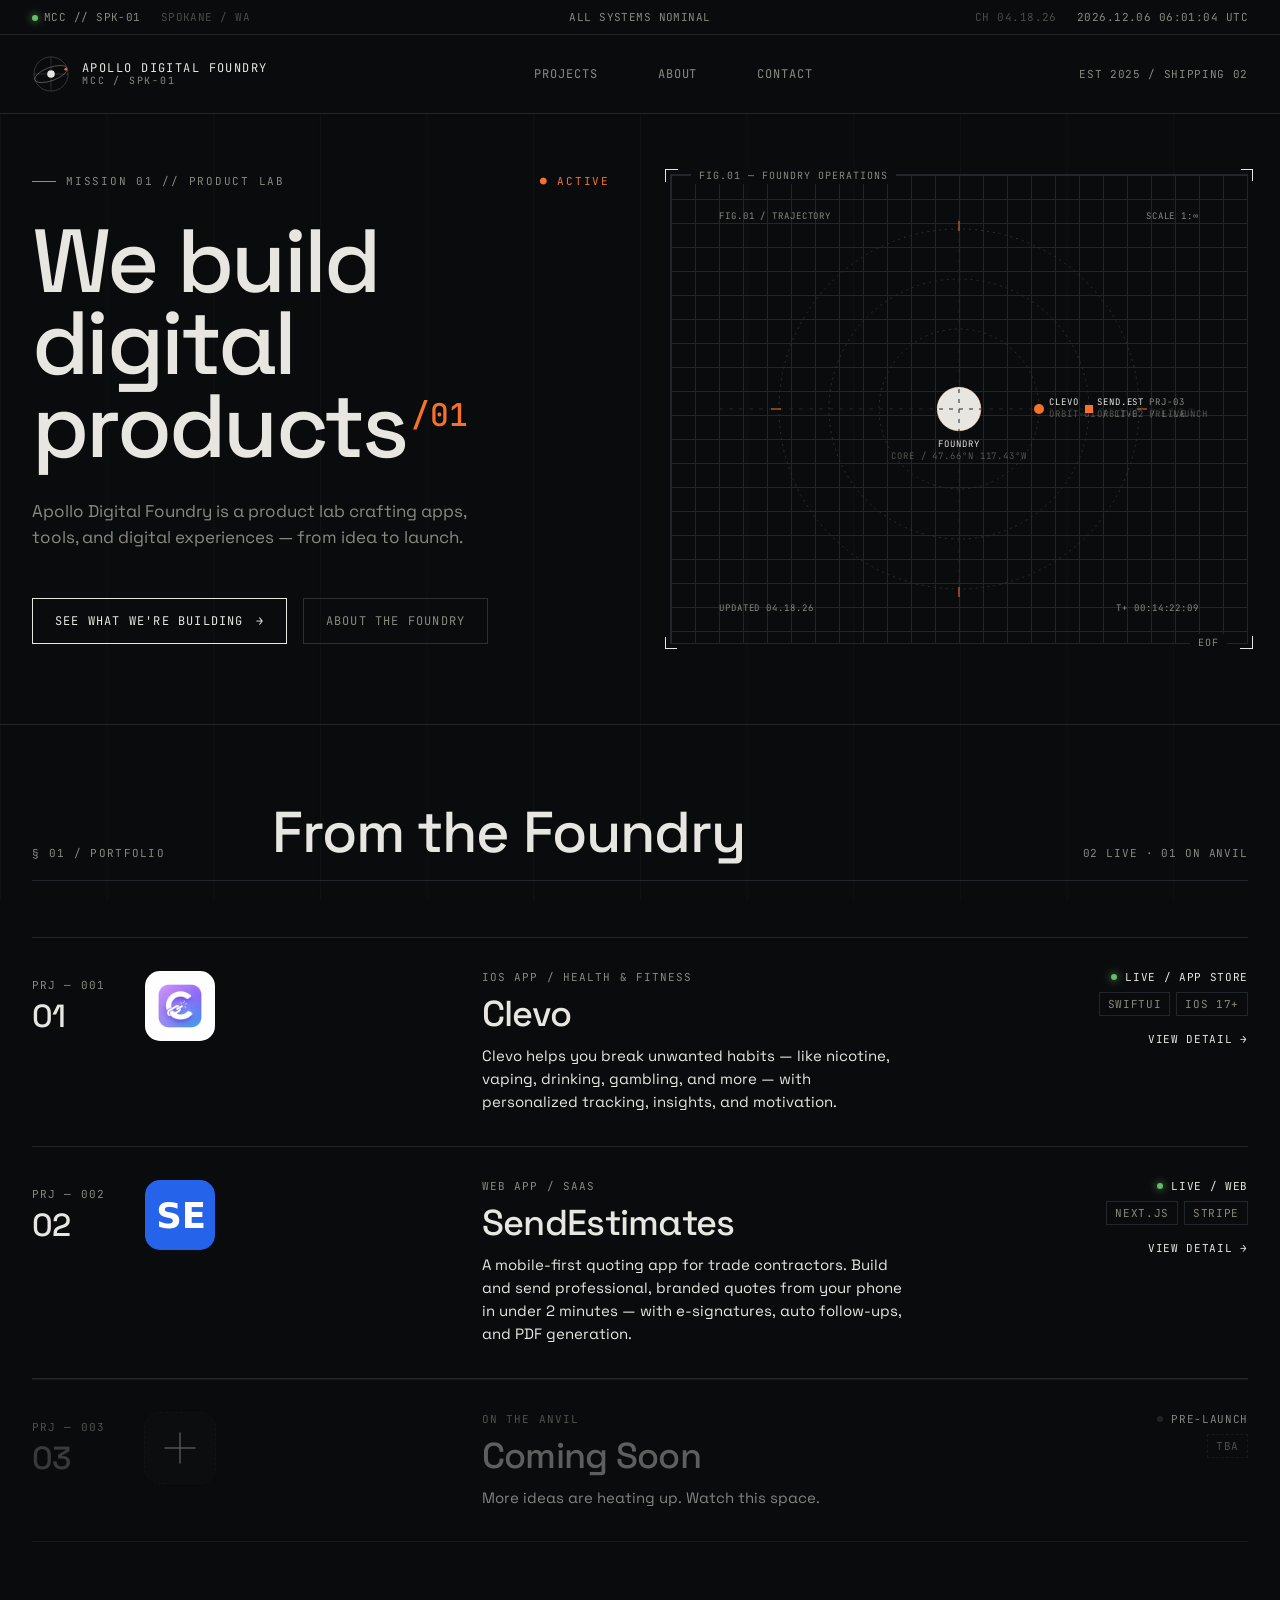
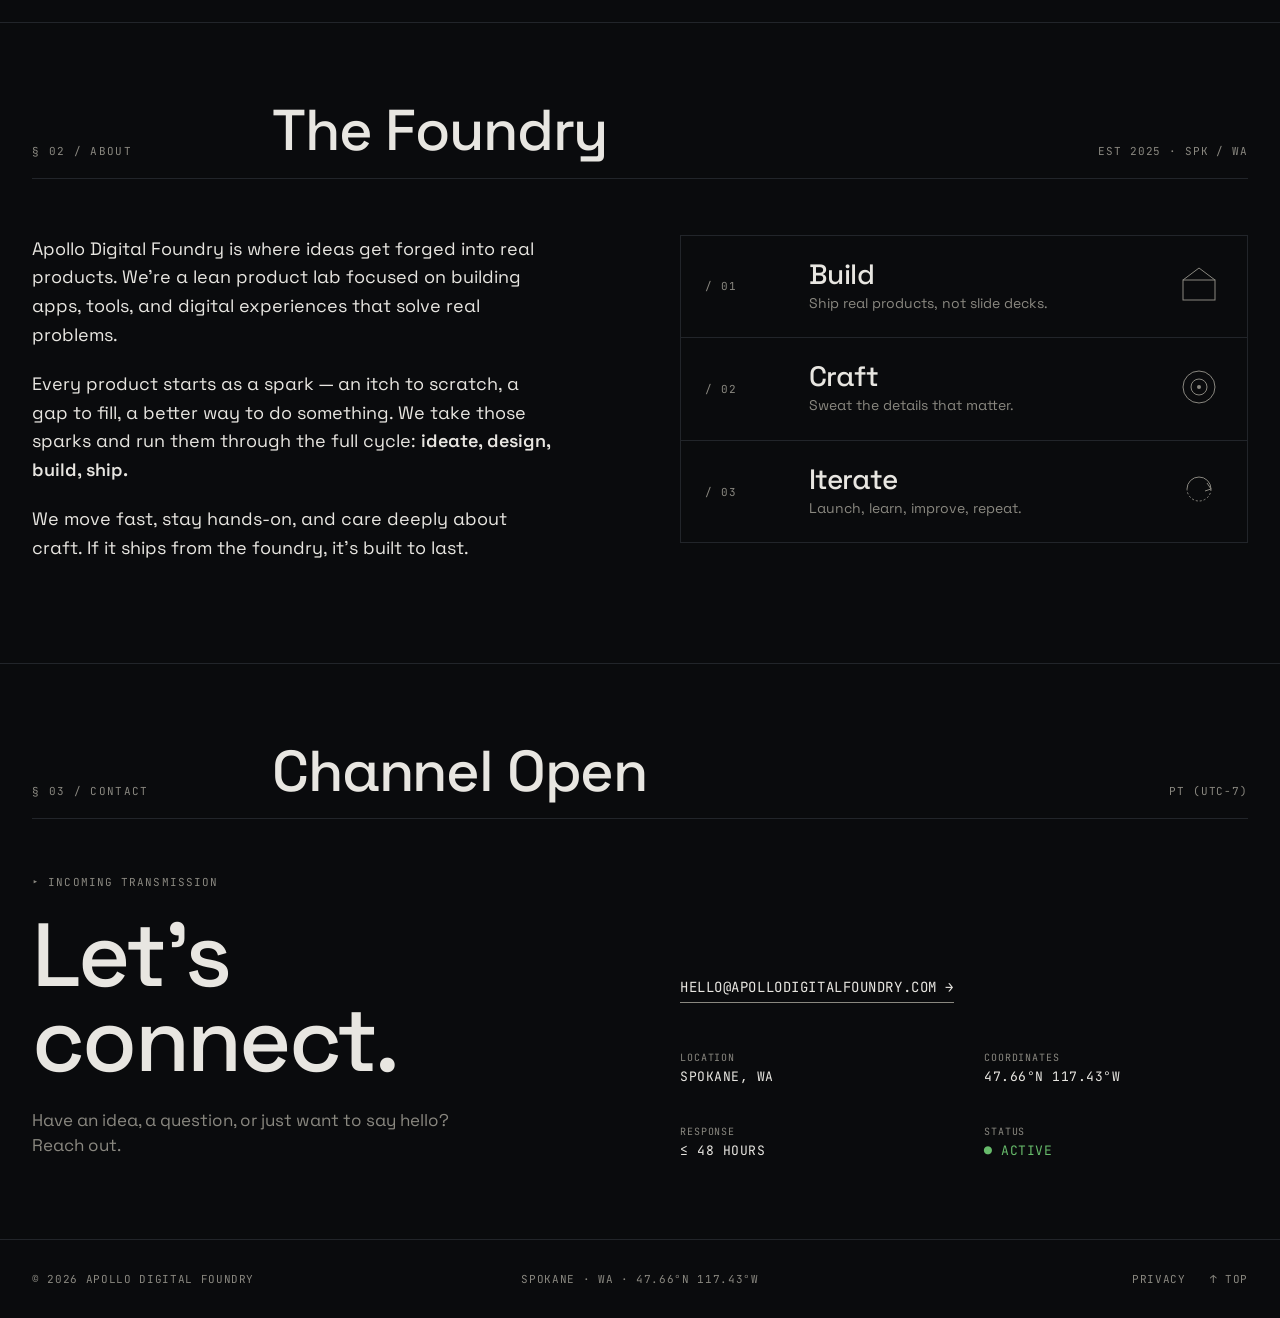
==== commit f91edbb8: "Remove og:site_name so link previews show full title iMessage was deduping the site name against the" ====
--- a/index.html
+++ b/index.html
@@ -8,7 +8,6 @@
 
   <!-- Open Graph / iMessage / Facebook -->
   <meta property="og:type" content="website" />
-  <meta property="og:site_name" content="Apollo Digital Foundry" />
   <meta property="og:title" content="Apollo Digital Foundry — Product Lab" />
   <meta property="og:description" content="A product lab crafting apps, tools, and digital experiences — from idea to launch." />
   <meta property="og:url" content="https://apollodigitalfoundry.com/" />
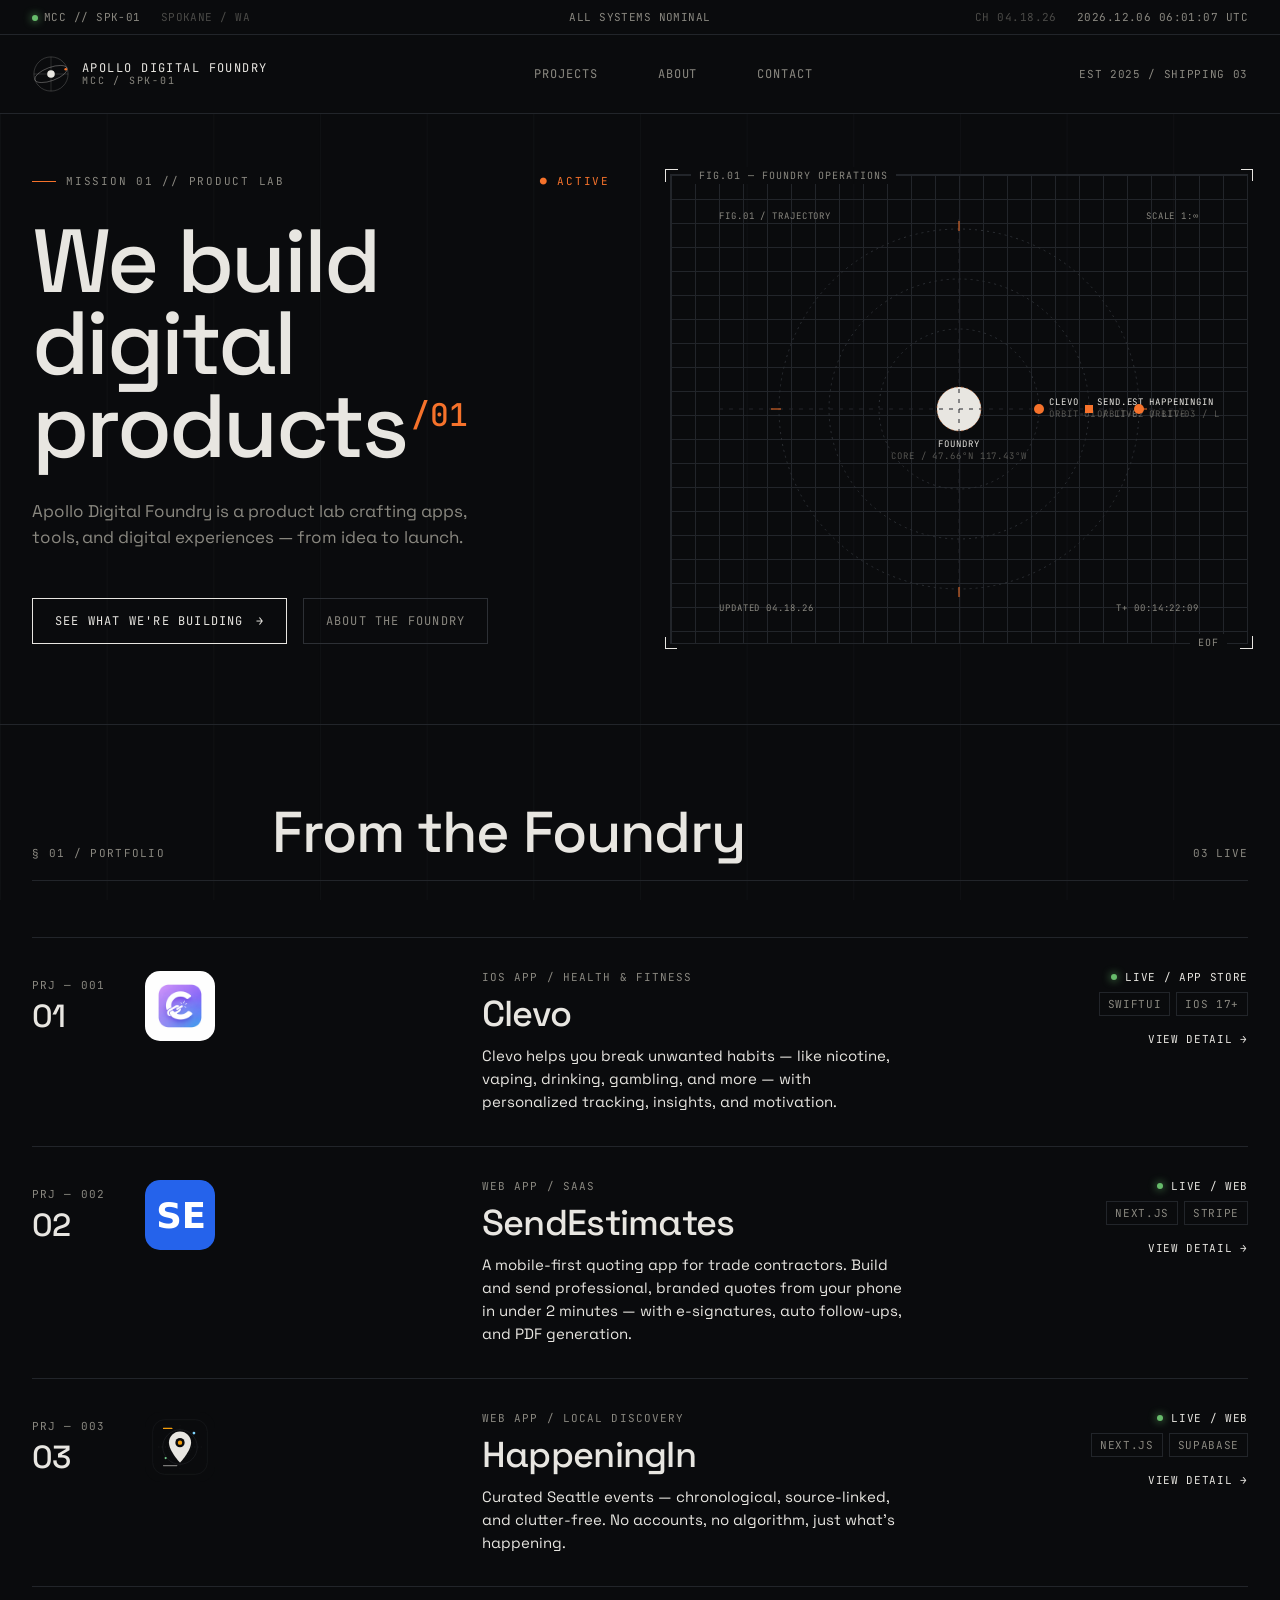
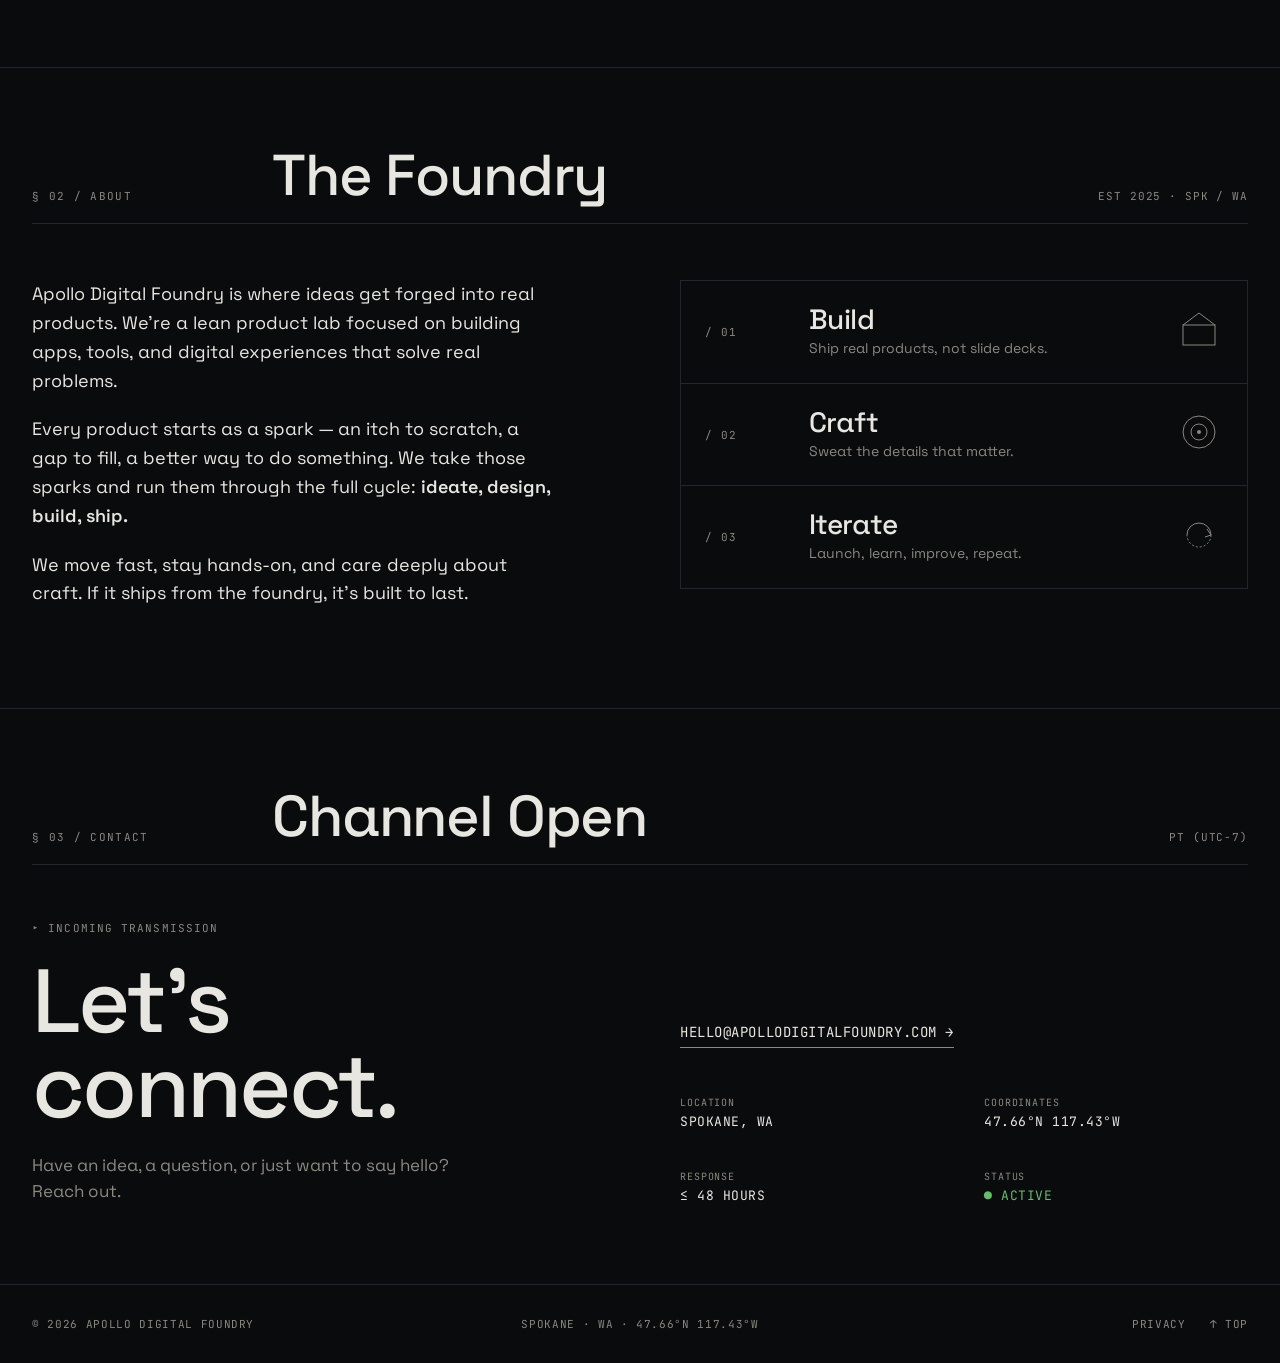
==== commit c86fff9e: "Add HappeningIn to Apollo portfolio" ====
--- a/index.html
+++ b/index.html
@@ -76,7 +76,7 @@
         <li><a href="#about">About</a></li>
         <li><a href="#contact">Contact</a></li>
       </ul>
-      <div class="nav-channel">EST 2025 / SHIPPING 02</div>
+      <div class="nav-channel">EST 2025 / SHIPPING 03</div>
     </nav>
 
     <main class="main-content">
@@ -147,11 +147,11 @@
                     <text x="398" y="218" class="label" opacity="0.6">ORBIT-02 / LIVE</text>
                   </g>
 
-                  <!-- Sat 3 — Placeholder -->
+                  <!-- Sat 3 — HappeningIn -->
                   <g class="sat s3">
-                    <circle cx="440" cy="210" r="3" fill="none" stroke="currentColor" stroke-dasharray="2 2" />
-                    <text x="450" y="206" class="label">PRJ-03</text>
-                    <text x="450" y="218" class="label" opacity="0.6">PRE-LAUNCH</text>
+                    <circle cx="440" cy="210" r="5" class="node" />
+                    <text x="450" y="206" class="label bright">HAPPENINGIN</text>
+                    <text x="450" y="218" class="label" opacity="0.6">ORBIT-03 / LIVE</text>
                   </g>
 
                   <!-- Corner labels -->
@@ -170,7 +170,7 @@
           <div class="section-head">
             <div class="section-num">§ 01 / PORTFOLIO</div>
             <h2 class="section-title">From the Foundry</h2>
-            <div class="section-meta">02 LIVE · 01 ON ANVIL</div>
+            <div class="section-meta">03 LIVE</div>
           </div>
 
           <div class="projects">
@@ -224,29 +224,30 @@
               </div>
             </a>
 
-            <div class="project-row placeholder" aria-hidden="false">
+            <a class="project-row" href="projects/happeningin.html" data-hover>
               <div class="project-id">
                 <div>PRJ — 003</div>
-                <div class="num" style="opacity: 0.4;">03</div>
-              </div>
-              <div class="project-icon" aria-hidden="true">
-                <svg viewBox="0 0 72 72" xmlns="http://www.w3.org/2000/svg">
-                  <line x1="20" y1="36" x2="52" y2="36" stroke="currentColor" stroke-width="1.5" />
-                  <line x1="36" y1="20" x2="36" y2="52" stroke="currentColor" stroke-width="1.5" />
-                </svg>
+                <div class="num">03</div>
+              </div>
+              <div class="project-icon app-icon" aria-hidden="true">
+                <img src="/assets/happeningin-icon.svg" alt="" />
               </div>
               <div class="project-name-col">
-                <div class="project-tag">ON THE ANVIL</div>
-                <div class="project-name" style="opacity: 0.7;">Coming Soon</div>
-                <div class="project-desc">More ideas are heating up. Watch this space.</div>
+                <div class="project-tag">WEB APP / LOCAL DISCOVERY</div>
+                <div class="project-name">HappeningIn</div>
+                <div class="project-desc">
+                  Curated Seattle events — chronological, source-linked, and clutter-free. No accounts, no algorithm, just what's happening.
+                </div>
               </div>
               <div class="project-meta">
-                <div class="status soon"><span class="dot"></span> PRE-LAUNCH</div>
+                <div class="status"><span class="dot"></span> LIVE / WEB</div>
                 <div class="chips">
-                  <span class="chip dashed">TBA</span>
-                </div>
-              </div>
-            </div>
+                  <span class="chip">Next.js</span>
+                  <span class="chip">Supabase</span>
+                </div>
+                <div class="open-arrow">VIEW DETAIL <span>→</span></div>
+              </div>
+            </a>
           </div>
         </section>
 
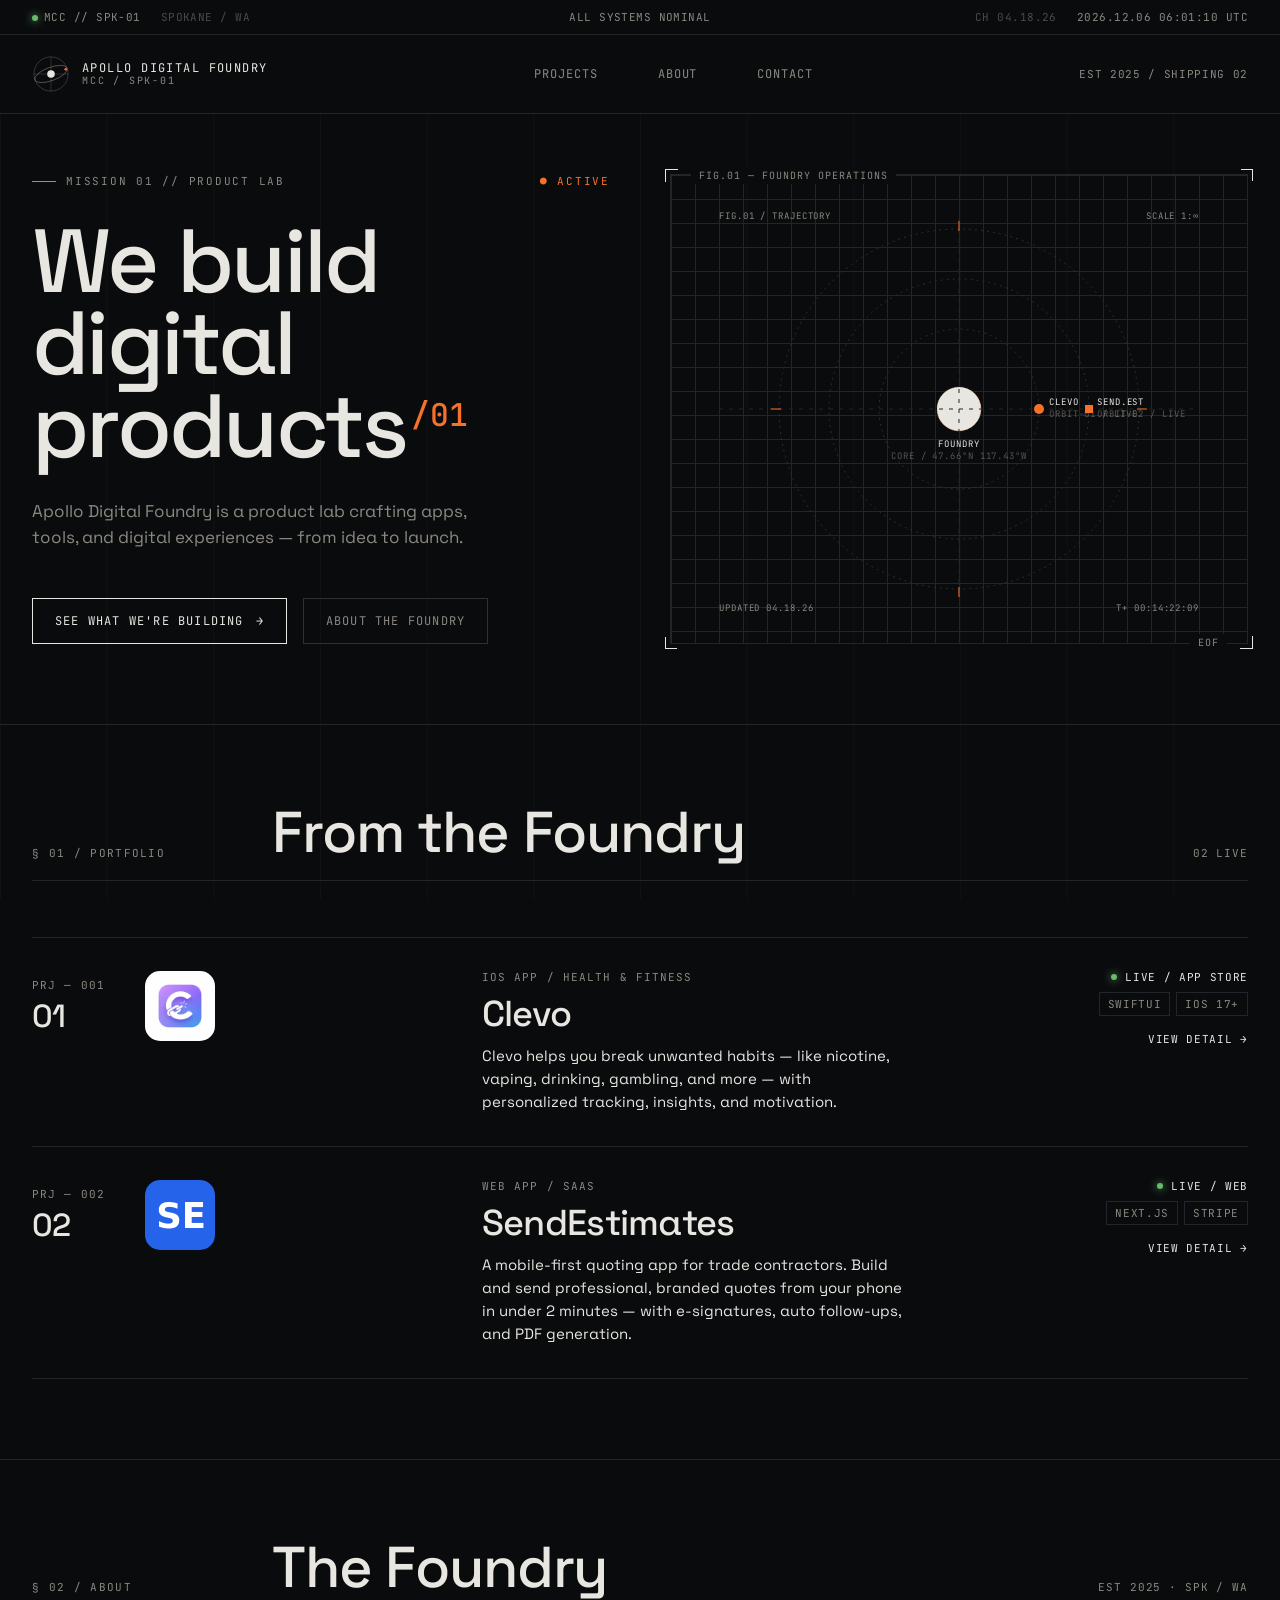
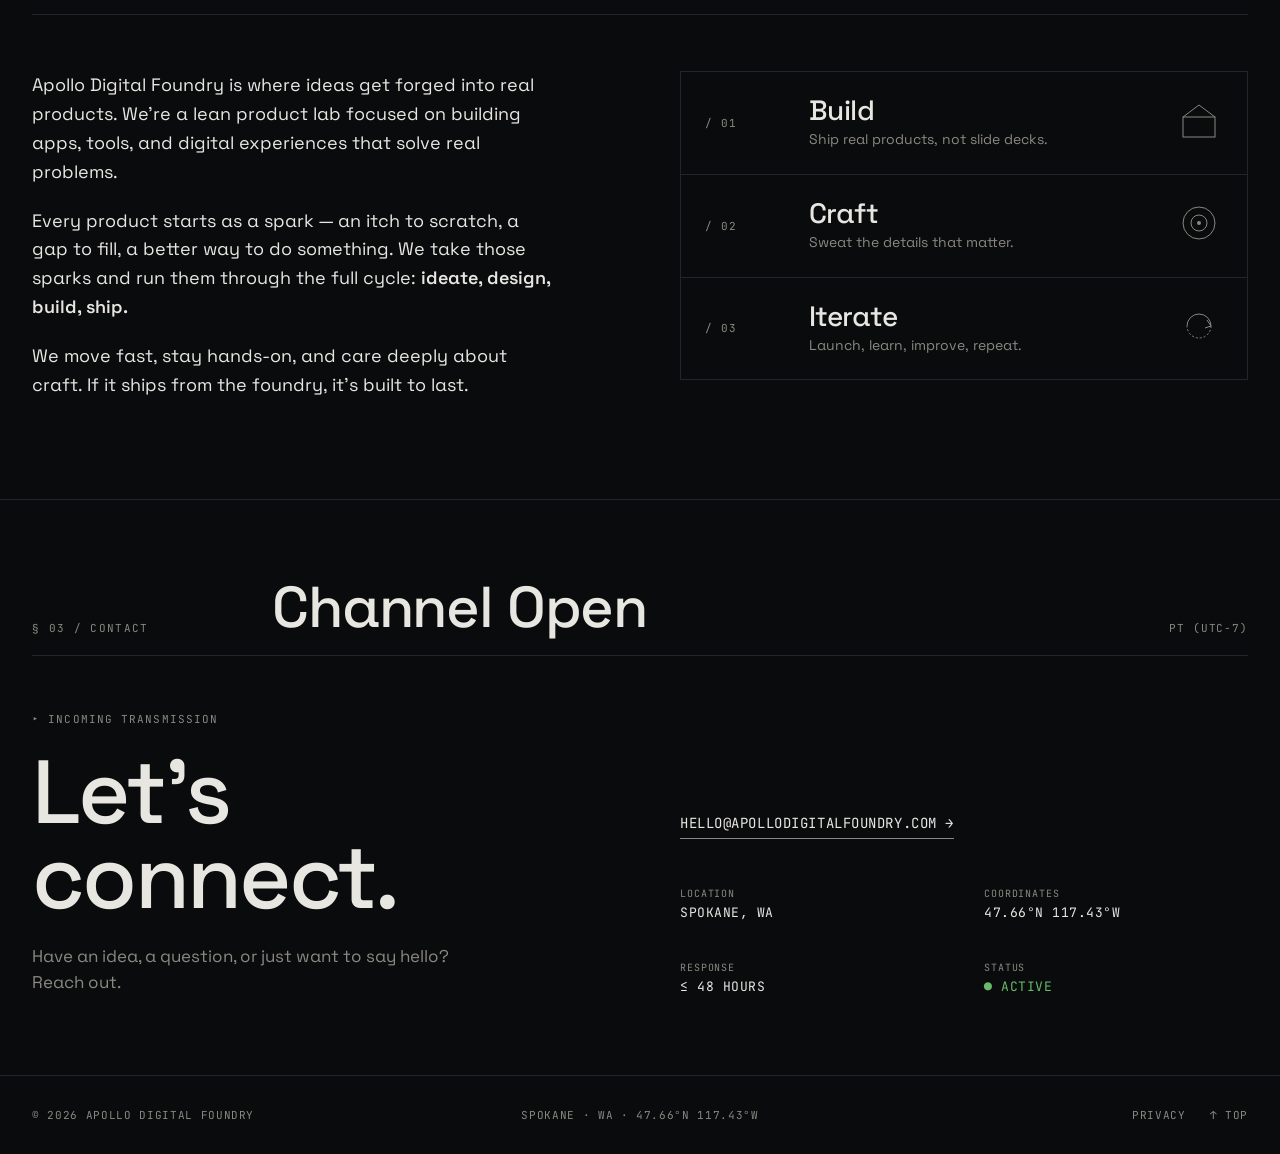
==== commit 5cad8bde: "Remove HappeningIn from portfolio" ====
--- a/index.html
+++ b/index.html
@@ -76,7 +76,7 @@
         <li><a href="#about">About</a></li>
         <li><a href="#contact">Contact</a></li>
       </ul>
-      <div class="nav-channel">EST 2025 / SHIPPING 03</div>
+      <div class="nav-channel">EST 2025 / SHIPPING 02</div>
     </nav>
 
     <main class="main-content">
@@ -147,13 +147,6 @@
                     <text x="398" y="218" class="label" opacity="0.6">ORBIT-02 / LIVE</text>
                   </g>
 
-                  <!-- Sat 3 — HappeningIn -->
-                  <g class="sat s3">
-                    <circle cx="440" cy="210" r="5" class="node" />
-                    <text x="450" y="206" class="label bright">HAPPENINGIN</text>
-                    <text x="450" y="218" class="label" opacity="0.6">ORBIT-03 / LIVE</text>
-                  </g>
-
                   <!-- Corner labels -->
                   <text x="20" y="20" class="label">FIG.01 / TRAJECTORY</text>
                   <text x="500" y="20" text-anchor="end" class="label">SCALE 1:∞</text>
@@ -170,7 +163,7 @@
           <div class="section-head">
             <div class="section-num">§ 01 / PORTFOLIO</div>
             <h2 class="section-title">From the Foundry</h2>
-            <div class="section-meta">03 LIVE</div>
+            <div class="section-meta">02 LIVE</div>
           </div>
 
           <div class="projects">
@@ -219,31 +212,6 @@
                 <div class="chips">
                   <span class="chip">Next.js</span>
                   <span class="chip">Stripe</span>
-                </div>
-                <div class="open-arrow">VIEW DETAIL <span>→</span></div>
-              </div>
-            </a>
-
-            <a class="project-row" href="projects/happeningin.html" data-hover>
-              <div class="project-id">
-                <div>PRJ — 003</div>
-                <div class="num">03</div>
-              </div>
-              <div class="project-icon app-icon" aria-hidden="true">
-                <img src="/assets/happeningin-icon.svg" alt="" />
-              </div>
-              <div class="project-name-col">
-                <div class="project-tag">WEB APP / LOCAL DISCOVERY</div>
-                <div class="project-name">HappeningIn</div>
-                <div class="project-desc">
-                  Curated Seattle events — chronological, source-linked, and clutter-free. No accounts, no algorithm, just what's happening.
-                </div>
-              </div>
-              <div class="project-meta">
-                <div class="status"><span class="dot"></span> LIVE / WEB</div>
-                <div class="chips">
-                  <span class="chip">Next.js</span>
-                  <span class="chip">Supabase</span>
                 </div>
                 <div class="open-arrow">VIEW DETAIL <span>→</span></div>
               </div>
